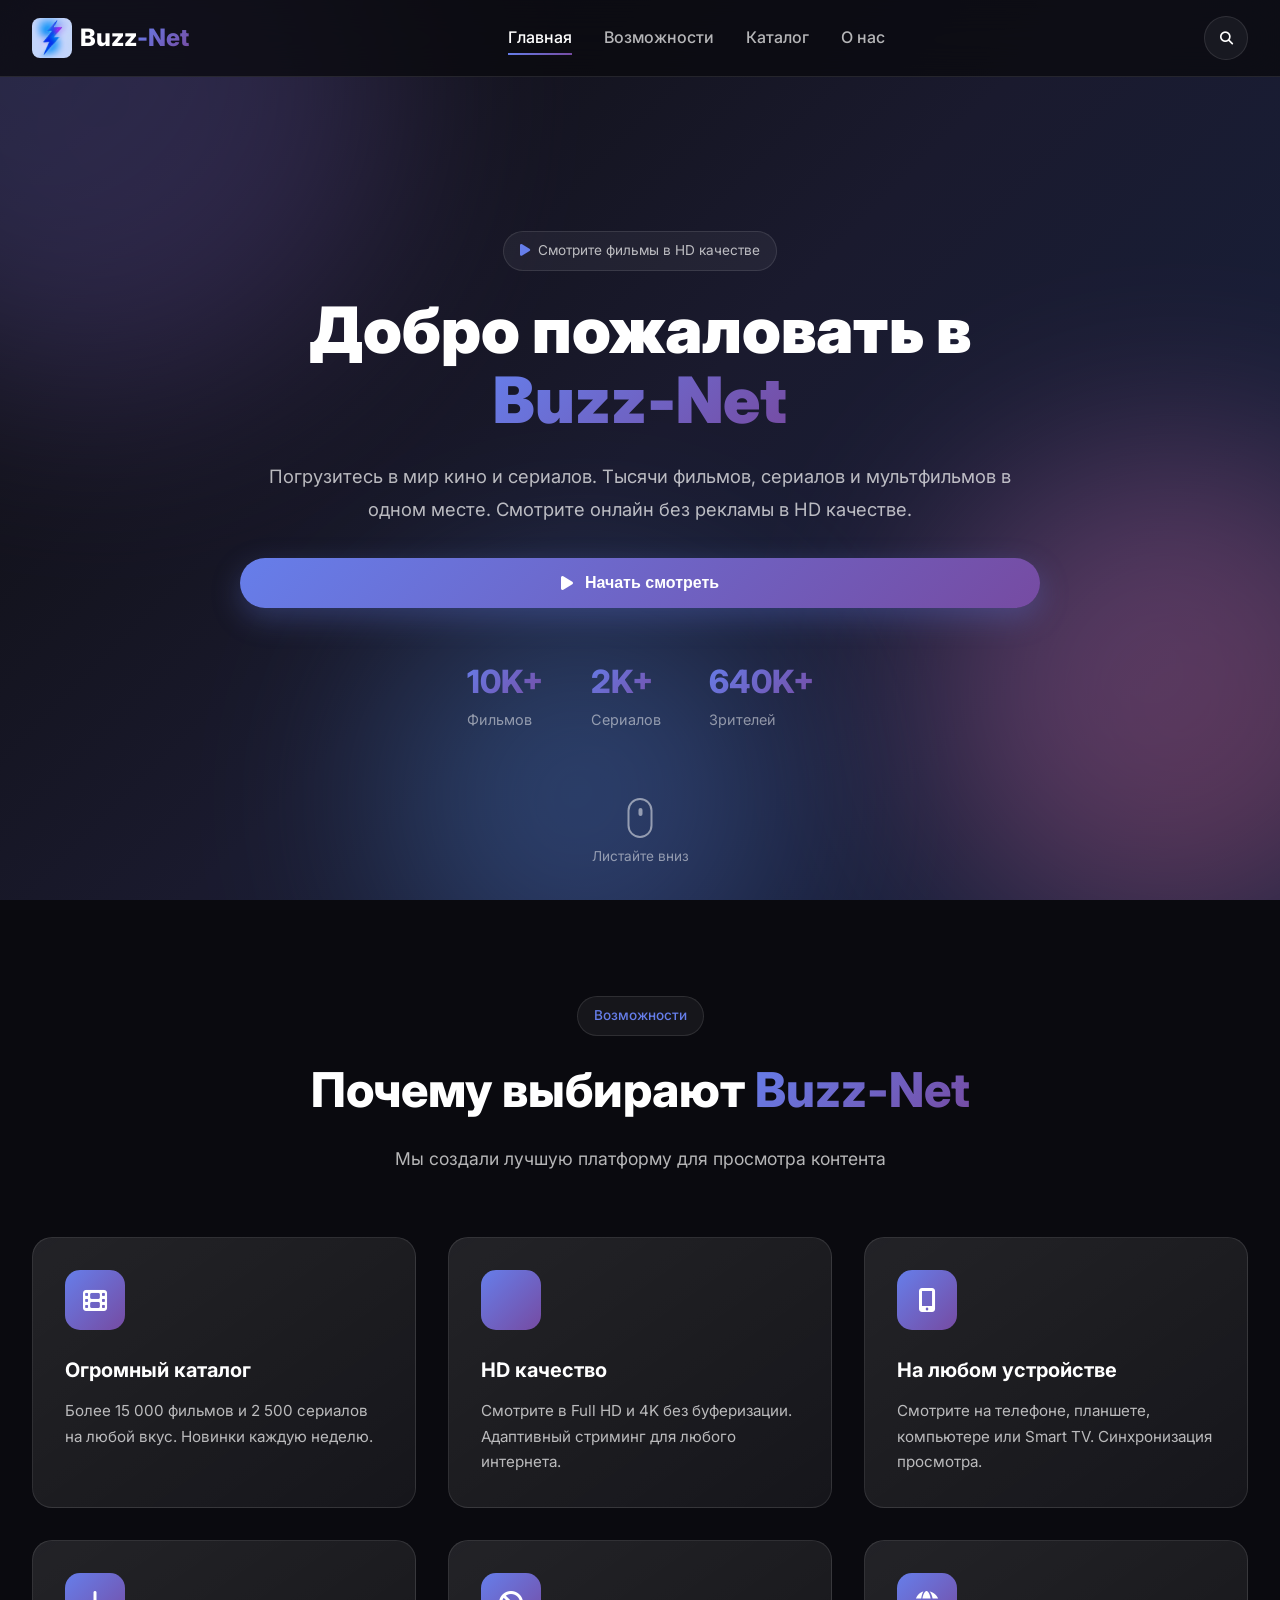
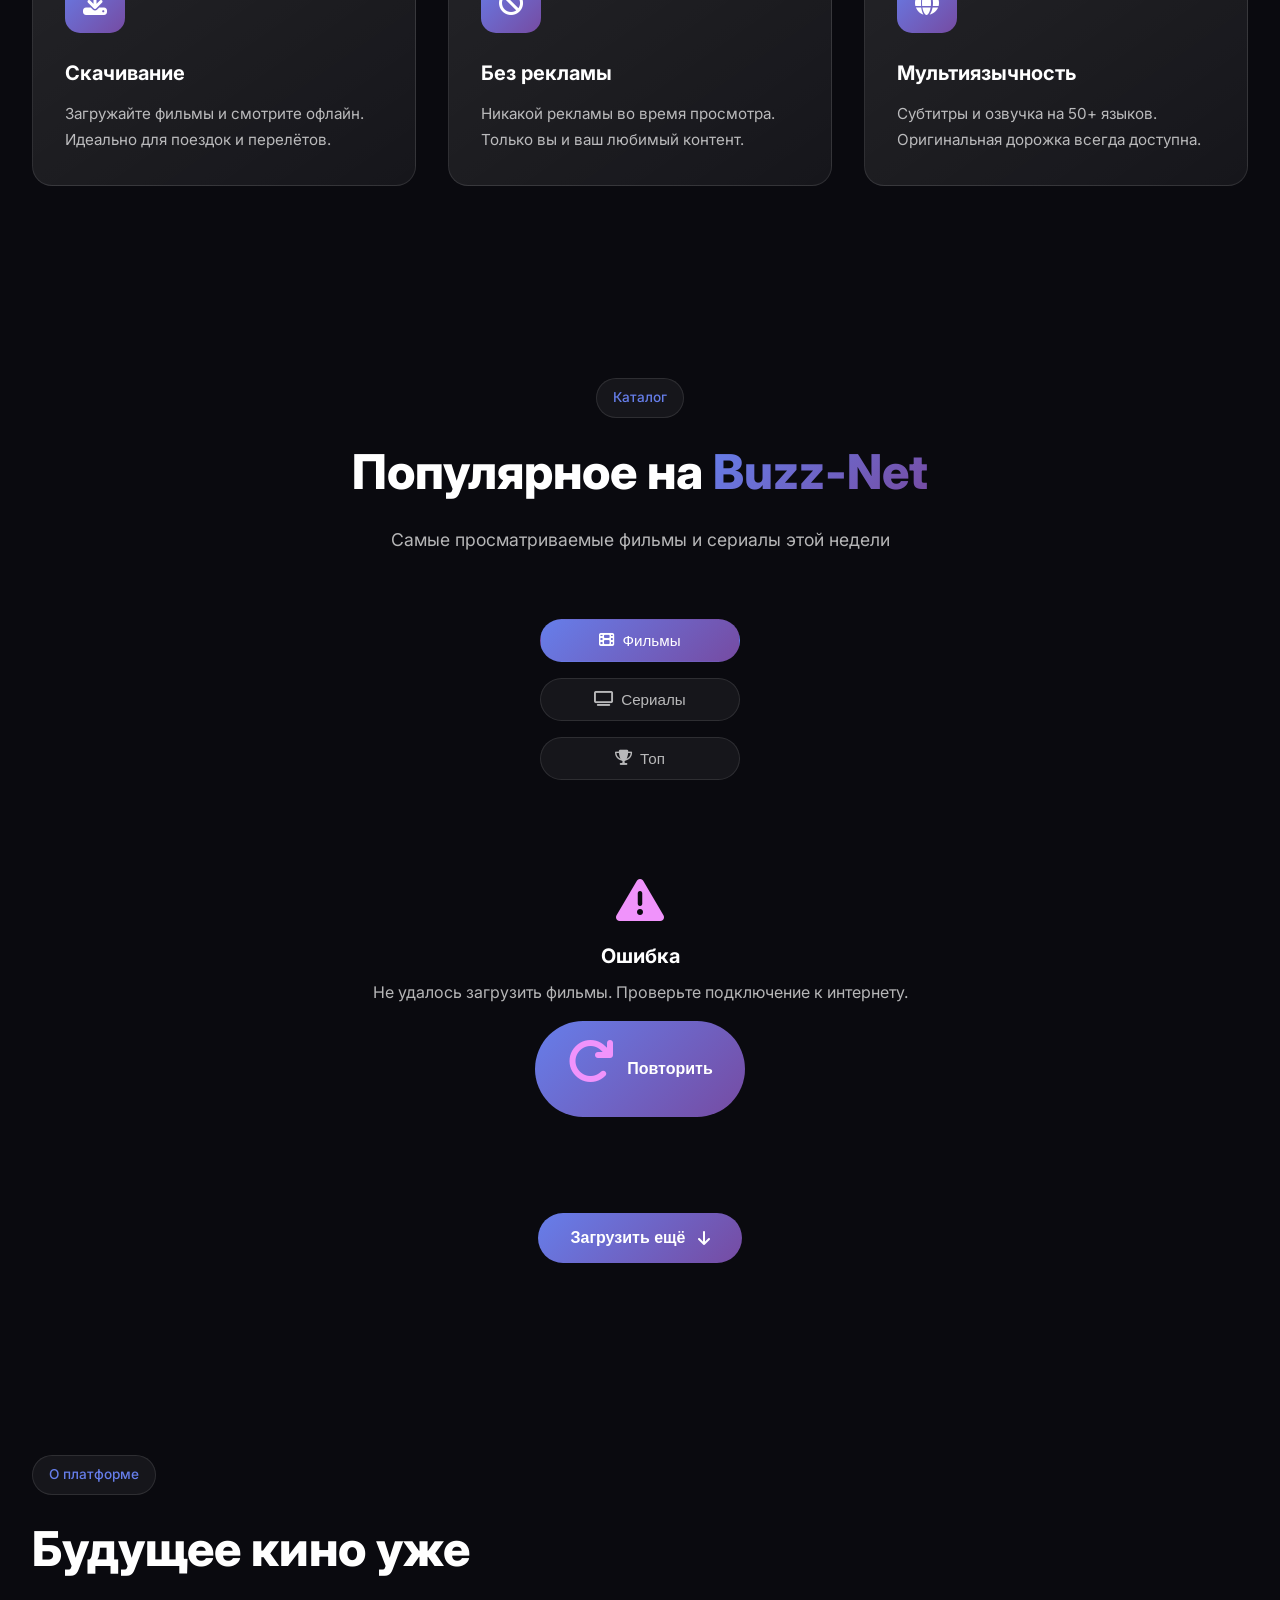
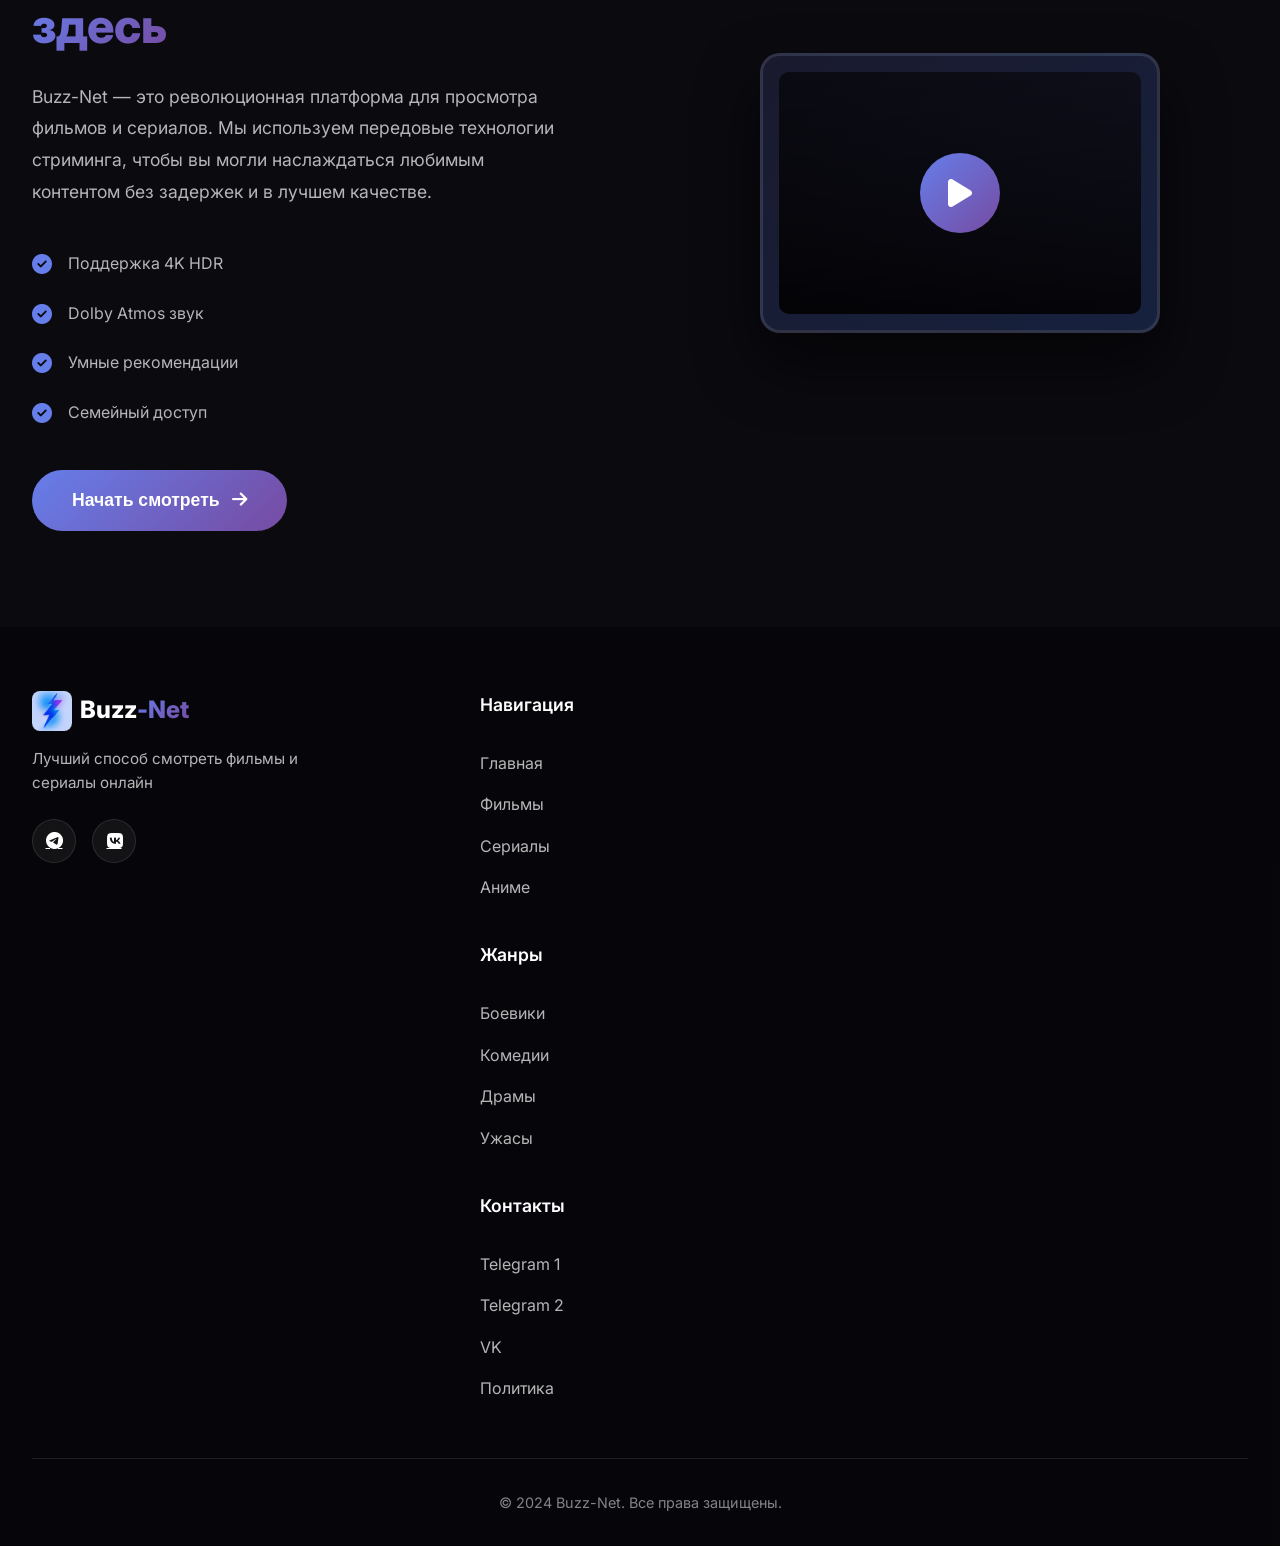
==== index.html @ f8566607 "Add files via upload" ====
<!DOCTYPE html>
<html lang="ru">
<head>
    <meta charset="UTF-8">
    <meta name="viewport" content="width=device-width, initial-scale=1.0">
    <title>Buzz-Net — Смотри фильмы и сериалы онлайн</title>
    <link rel="icon" type="image/jpeg" href="BuzzNet.jpg">
    <link rel="stylesheet" href="styles.css">
    <link href="https://fonts.googleapis.com/css2?family=Inter:wght@300;400;500;600;700;800;900&display=swap" rel="stylesheet">
    <link rel="stylesheet" href="https://cdnjs.cloudflare.com/ajax/libs/font-awesome/6.4.0/css/all.min.css">
</head>
<body>
    <!-- Animated Background -->
    <div class="bg-animation">
        <div class="gradient-orb orb-1"></div>
        <div class="gradient-orb orb-2"></div>
        <div class="gradient-orb orb-3"></div>
    </div>

    <!-- Navigation -->
    <nav class="navbar">
        <div class="nav-container">
            <a href="#" class="logo">
                <img src="BuzzNet.jpg" alt="Buzz-Net" class="logo-icon">
                <span class="logo-text">Buzz<span class="logo-highlight">-Net</span></span>
            </a>
            <ul class="nav-links">
                <li><a href="#home" class="nav-link active">Главная</a></li>
                <li><a href="#features" class="nav-link">Возможности</a></li>
                <li><a href="#content" class="nav-link">Каталог</a></li>
                <li><a href="#about" class="nav-link">О нас</a></li>
            </ul>
            <div class="nav-actions">
                <button class="btn-search"><i class="fas fa-search"></i></button>
            </div>
            <button class="mobile-menu-btn">
                <span></span>
                <span></span>
                <span></span>
            </button>
        </div>
    </nav>

    <!-- Mobile Menu -->
    <div class="mobile-menu">
        <ul class="mobile-nav-links">
            <li><a href="#home">Главная</a></li>
            <li><a href="#features">Возможности</a></li>
            <li><a href="#content">Каталог</a></li>
            <li><a href="#about">О нас</a></li>
        </ul>
    </div>

    <!-- Hero Section -->
    <section id="home" class="hero">
        <div class="hero-content hero-content-full">
            <div class="hero-badge">
                <i class="fas fa-play"></i>
                <span>Смотрите фильмы в HD качестве</span>
            </div>
            <h1 class="hero-title">
                Добро пожаловать в
                <span class="gradient-text">Buzz-Net</span>
            </h1>
            <p class="hero-subtitle">
                Погрузитесь в мир кино и сериалов. Тысячи фильмов, сериалов и мультфильмов 
                в одном месте. Смотрите онлайн без рекламы в HD качестве.
            </p>
            <div class="hero-actions">
                <button class="btn-hero btn-hero-primary" id="btn-watch-now">
                    <i class="fas fa-play"></i>
                    Начать смотреть
                </button>
            </div>
            <div class="hero-stats">
                <div class="stat-item">
                    <span class="stat-number" data-target="15000">0</span>
                    <span class="stat-label">Фильмов</span>
                </div>
                <div class="stat-item">
                    <span class="stat-number" data-target="2500">0</span>
                    <span class="stat-label">Сериалов</span>
                </div>
                <div class="stat-item">
                    <span class="stat-number" data-target="1000000">0</span>
                    <span class="stat-label">Зрителей</span>
                </div>
            </div>
        </div>
        <div class="scroll-indicator">
            <div class="mouse">
                <div class="wheel"></div>
            </div>
            <span>Листайте вниз</span>
        </div>
    </section>

    <!-- Features Section -->
    <section id="features" class="features">
        <div class="section-header">
            <span class="section-badge">Возможности</span>
            <h2 class="section-title">Почему выбирают <span class="gradient-text">Buzz-Net</span></h2>
            <p class="section-subtitle">Мы создали лучшую платформу для просмотра контента</p>
        </div>
        <div class="features-grid">
            <div class="feature-card" data-aos="fade-up">
                <div class="feature-icon">
                    <i class="fas fa-film"></i>
                </div>
                <h3>Огромный каталог</h3>
                <p>Более 15 000 фильмов и 2 500 сериалов на любой вкус. Новинки каждую неделю.</p>
            </div>
            <div class="feature-card" data-aos="fade-up" data-aos-delay="100">
                <div class="feature-icon">
                    <i class="fas fa-hd"></i>
                </div>
                <h3>HD качество</h3>
                <p>Смотрите в Full HD и 4K без буферизации. Адаптивный стриминг для любого интернета.</p>
            </div>
            <div class="feature-card" data-aos="fade-up" data-aos-delay="200">
                <div class="feature-icon">
                    <i class="fas fa-mobile-alt"></i>
                </div>
                <h3>На любом устройстве</h3>
                <p>Смотрите на телефоне, планшете, компьютере или Smart TV. Синхронизация просмотра.</p>
            </div>
            <div class="feature-card" data-aos="fade-up" data-aos-delay="300">
                <div class="feature-icon">
                    <i class="fas fa-download"></i>
                </div>
                <h3>Скачивание</h3>
                <p>Загружайте фильмы и смотрите офлайн. Идеально для поездок и перелётов.</p>
            </div>
            <div class="feature-card" data-aos="fade-up" data-aos-delay="400">
                <div class="feature-icon">
                    <i class="fas fa-ban"></i>
                </div>
                <h3>Без рекламы</h3>
                <p>Никакой рекламы во время просмотра. Только вы и ваш любимый контент.</p>
            </div>
            <div class="feature-card" data-aos="fade-up" data-aos-delay="500">
                <div class="feature-icon">
                    <i class="fas fa-globe"></i>
                </div>
                <h3>Мультиязычность</h3>
                <p>Субтитры и озвучка на 50+ языков. Оригинальная дорожка всегда доступна.</p>
            </div>
        </div>
    </section>

    <!-- Content Section -->
    <section id="content" class="content-section">
        <div class="section-header">
            <span class="section-badge">Каталог</span>
            <h2 class="section-title">Популярное на <span class="gradient-text">Buzz-Net</span></h2>
            <p class="section-subtitle">Самые просматриваемые фильмы и сериалы этой недели</p>
        </div>
        
        <!-- Content Tabs -->
        <div class="content-tabs">
            <button class="tab-btn active" data-category="movie">
                <i class="fas fa-film"></i> Фильмы
            </button>
            <button class="tab-btn" data-category="tv">
                <i class="fas fa-tv"></i> Сериалы
            </button>
            <button class="tab-btn" data-category="top">
                <i class="fas fa-trophy"></i> Топ
            </button>
        </div>

        <!-- Movies Grid -->
        <div class="content-grid" id="movies-grid">
            <!-- Загружается через API -->
            <div class="loading-spinner" id="loading-spinner">
                <div class="spinner"></div>
                <p>Загрузка фильмов...</p>
            </div>
        </div>

        <div class="content-cta">
            <button class="btn-gradient" id="load-more-btn">
                Загрузить ещё
                <i class="fas fa-arrow-down"></i>
            </button>
        </div>
    </section>

    <!-- About Section -->
    <section id="about" class="about">
        <div class="about-content">
            <div class="about-text">
                <span class="section-badge">О платформе</span>
                <h2 class="section-title">Будущее кино уже <span class="gradient-text">здесь</span></h2>
                <p class="about-description">
                    Buzz-Net — это революционная платформа для просмотра фильмов и сериалов. 
                    Мы используем передовые технологии стриминга, чтобы вы могли наслаждаться 
                    любимым контентом без задержек и в лучшем качестве.
                </p>
                <ul class="about-features">
                    <li><i class="fas fa-check-circle"></i> Поддержка 4K HDR</li>
                    <li><i class="fas fa-check-circle"></i> Dolby Atmos звук</li>
                    <li><i class="fas fa-check-circle"></i> Умные рекомендации</li>
                    <li><i class="fas fa-check-circle"></i> Семейный доступ</li>
                </ul>
                <button class="btn-gradient btn-large" id="btn-start-watch">
                    Начать смотреть
                    <i class="fas fa-arrow-right"></i>
                </button>
            </div>
            <div class="about-visual">
                <div class="device-mockup">
                    <div class="device-frame">
                        <div class="device-screen">
                            <div class="player-ui">
                                <div class="player-controls">
                                    <i class="fas fa-play"></i>
                                </div>
                            </div>
                        </div>
                    </div>
                </div>
            </div>
        </div>
    </section>

    <!-- Footer -->
    <footer class="footer">
        <div class="footer-content">
            <div class="footer-brand">
                <a href="#" class="logo">
                    <img src="BuzzNet.jpg" alt="Buzz-Net" class="logo-icon">
                    <span class="logo-text">Buzz<span class="logo-highlight">-Net</span></span>
                </a>
                <p>Лучший способ смотреть фильмы и сериалы онлайн</p>
                <div class="social-links">
                    <a href="https://t.me/pianievoda" target="_blank" title="Telegram"><i class="fab fa-telegram"></i></a>
                    <a href="https://vk.com/kakovohuyia" target="_blank" title="VK"><i class="fab fa-vk"></i></a>
                </div>
            </div>
            <div class="footer-links">
                <div class="footer-column">
                    <h4>Навигация</h4>
                    <a href="#home">Главная</a>
                    <a href="#content">Фильмы</a>
                    <a href="#content">Сериалы</a>
                    <a href="#content">Аниме</a>
                </div>
                <div class="footer-column">
                    <h4>Жанры</h4>
                    <a href="#content">Боевики</a>
                    <a href="#content">Комедии</a>
                    <a href="#content">Драмы</a>
                    <a href="#content">Ужасы</a>
                </div>
                <div class="footer-column">
                    <h4>Контакты</h4>
                    <a href="https://t.me/kakovohuyia" target="_blank">Telegram 1</a>
                    <a href="https://t.me/pianievoda" target="_blank">Telegram 2</a>
                    <a href="https://vk.com/kakovohuyia" target="_blank">VK</a>
                    <a href="#">Политика</a>
                </div>
            </div>
        </div>
        <div class="footer-bottom">
            <p>&copy; 2024 Buzz-Net. Все права защищены.</p>
        </div>
    </footer>

    <!-- Search Modal -->
    <div class="search-modal">
        <div class="search-modal-content">
            <button class="close-search"><i class="fas fa-times"></i></button>
            <div class="search-input-wrapper">
                <i class="fas fa-search"></i>
                <input type="text" placeholder="Поиск фильмов, сериалов...">
            </div>
            <div class="search-results">
                <div class="search-result-item">
                    <img src="https://images.unsplash.com/photo-1534809027769-b00d750a6a5c?w=100&h=150&fit=crop" alt="">
                    <div class="result-info">
                        <h4>Интерстеллар</h4>
                        <span>Фильм • 2014</span>
                    </div>
                </div>
            </div>
        </div>
    </div>

    <!-- Video Player Modal -->
    <div class="player-modal" id="player-modal">
        <div class="player-container">
            <button class="close-player"><i class="fas fa-times"></i></button>
            
            <div class="video-wrapper">
                <video id="video-player" controls>
                    Ваш браузер не поддерживает HTML5 видео
                </video>
            </div>
            
            <div class="player-info">
                <div class="player-title" id="player-title">Загрузка...</div>
                <div class="player-stats" id="player-stats">
                    <span class="stat"><i class="fas fa-download"></i> <span id="download-speed">0 KB/s</span></span>
                    <span class="stat"><i class="fas fa-upload"></i> <span id="upload-speed">0 KB/s</span></span>
                    <span class="stat"><i class="fas fa-users"></i> <span id="peers-count">0</span> пиров</span>
                    <span class="stat"><i class="fas fa-percentage"></i> <span id="progress">0%</span></span>
                </div>
            </div>
        </div>
    </div>

    <!-- WebTorrent -->
    <script src="https://cdn.jsdelivr.net/npm/webtorrent@latest/webtorrent.min.js"></script>
    <script src="script.js"></script>
</body>
</html>
---- styles.css ----
/* ========================================
   Buzz-Net - Premium Streaming Platform
   Modern CSS with Gradients & Animations
   ======================================== */

/* CSS Variables */
:root {
    --primary-gradient: linear-gradient(135deg, #667eea 0%, #764ba2 100%);
    --secondary-gradient: linear-gradient(135deg, #f093fb 0%, #f5576c 100%);
    --dark-gradient: linear-gradient(135deg, #0c0c0c 0%, #1a1a2e 50%, #16213e 100%);
    --card-gradient: linear-gradient(145deg, rgba(255,255,255,0.1) 0%, rgba(255,255,255,0.05) 100%);
    --glow-color: rgba(102, 126, 234, 0.5);
    --text-primary: #ffffff;
    --text-secondary: rgba(255,255,255,0.7);
    --text-muted: rgba(255,255,255,0.5);
    --bg-dark: #0a0a0f;
    --bg-card: rgba(255,255,255,0.05);
    --border-color: rgba(255,255,255,0.1);
    --accent-purple: #667eea;
    --accent-pink: #f093fb;
    --accent-blue: #4facfe;
    --transition-smooth: all 0.4s cubic-bezier(0.4, 0, 0.2, 1);
    --transition-bounce: all 0.5s cubic-bezier(0.68, -0.55, 0.265, 1.55);
}

/* Reset & Base Styles */
*, *::before, *::after {
    margin: 0;
    padding: 0;
    box-sizing: border-box;
}

html {
    scroll-behavior: smooth;
    font-size: 16px;
}

body {
    font-family: 'Inter', -apple-system, BlinkMacSystemFont, sans-serif;
    background: var(--bg-dark);
    color: var(--text-primary);
    line-height: 1.6;
    overflow-x: hidden;
    min-height: 100vh;
}

/* Custom Scrollbar */
::-webkit-scrollbar {
    width: 10px;
}

::-webkit-scrollbar-track {
    background: var(--bg-dark);
}

::-webkit-scrollbar-thumb {
    background: linear-gradient(180deg, var(--accent-purple), var(--accent-pink));
    border-radius: 10px;
}

::-webkit-scrollbar-thumb:hover {
    background: var(--primary-gradient);
}

/* Selection */
::selection {
    background: var(--accent-purple);
    color: white;
}

/* ========================================
   Animated Background
   ======================================== */
.bg-animation {
    position: fixed;
    top: 0;
    left: 0;
    width: 100%;
    height: 100%;
    z-index: -1;
    overflow: hidden;
    background: var(--dark-gradient);
}

.gradient-orb {
    position: absolute;
    border-radius: 50%;
    filter: blur(100px);
    opacity: 0.3;
    animation: float 20s ease-in-out infinite;
}

.orb-1 {
    width: 600px;
    height: 600px;
    background: var(--primary-gradient);
    top: -200px;
    left: -200px;
    animation-delay: 0s;
}

.orb-2 {
    width: 500px;
    height: 500px;
    background: var(--secondary-gradient);
    top: 50%;
    right: -150px;
    animation-delay: -7s;
}

.orb-3 {
    width: 400px;
    height: 400px;
    background: linear-gradient(135deg, var(--accent-blue), var(--accent-purple));
    bottom: -100px;
    left: 30%;
    animation-delay: -14s;
}

@keyframes float {
    0%, 100% {
        transform: translate(0, 0) scale(1);
    }
    25% {
        transform: translate(50px, -50px) scale(1.1);
    }
    50% {
        transform: translate(0, 50px) scale(0.95);
    }
    75% {
        transform: translate(-50px, -25px) scale(1.05);
    }
}

/* ========================================
   Navigation
   ======================================== */
.navbar {
    position: fixed;
    top: 0;
    left: 0;
    right: 0;
    z-index: 1000;
    padding: 1rem 0;
    background: rgba(10, 10, 15, 0.8);
    backdrop-filter: blur(20px);
    border-bottom: 1px solid var(--border-color);
    transition: var(--transition-smooth);
}

.navbar.scrolled {
    padding: 0.75rem 0;
    background: rgba(10, 10, 15, 0.95);
}

.nav-container {
    max-width: 1400px;
    margin: 0 auto;
    padding: 0 2rem;
    display: flex;
    align-items: center;
    justify-content: space-between;
}

.logo {
    display: flex;
    align-items: center;
    gap: 0.5rem;
    text-decoration: none;
    font-size: 1.75rem;
    font-weight: 800;
    color: var(--text-primary);
    transition: var(--transition-smooth);
}

.logo:hover {
    transform: scale(1.05);
}

.logo-icon {
    width: 40px;
    height: 40px;
    object-fit: cover;
    border-radius: 8px;
    transition: var(--transition-smooth);
}

.logo:hover .logo-icon {
    transform: scale(1.1);
}

.logo-text {
    font-size: 1.75rem;
    font-weight: 800;
}

.logo-highlight {
    background: var(--primary-gradient);
    -webkit-background-clip: text;
    -webkit-text-fill-color: transparent;
    background-clip: text;
}

.nav-links {
    display: flex;
    list-style: none;
    gap: 2rem;
}

.nav-link {
    color: var(--text-secondary);
    text-decoration: none;
    font-weight: 500;
    padding: 0.5rem 0;
    position: relative;
    transition: var(--transition-smooth);
}

.nav-link::after {
    content: '';
    position: absolute;
    bottom: 0;
    left: 0;
    width: 0;
    height: 2px;
    background: var(--primary-gradient);
    transition: var(--transition-smooth);
}

.nav-link:hover,
.nav-link.active {
    color: var(--text-primary);
}

.nav-link:hover::after,
.nav-link.active::after {
    width: 100%;
}

.nav-actions {
    display: flex;
    align-items: center;
    gap: 1rem;
}

.btn-search {
    width: 44px;
    height: 44px;
    border: none;
    border-radius: 50%;
    background: var(--bg-card);
    color: var(--text-primary);
    cursor: pointer;
    transition: var(--transition-smooth);
    border: 1px solid var(--border-color);
}

.btn-search:hover {
    background: var(--primary-gradient);
    transform: rotate(90deg);
}

.btn-primary {
    padding: 0.75rem 1.5rem;
    border: none;
    border-radius: 50px;
    background: var(--primary-gradient);
    color: white;
    font-weight: 600;
    cursor: pointer;
    transition: var(--transition-smooth);
    font-size: 0.95rem;
}

.btn-primary:hover {
    transform: translateY(-2px);
    box-shadow: 0 10px 30px rgba(102, 126, 234, 0.4);
}

.btn-full {
    width: 100%;
}

/* Mobile Menu Button */
.mobile-menu-btn {
    display: none;
    flex-direction: column;
    gap: 5px;
    padding: 10px;
    background: none;
    border: none;
    cursor: pointer;
}

.mobile-menu-btn span {
    width: 25px;
    height: 2px;
    background: var(--text-primary);
    border-radius: 2px;
    transition: var(--transition-smooth);
}

.mobile-menu-btn.active span:nth-child(1) {
    transform: rotate(45deg) translate(5px, 5px);
}

.mobile-menu-btn.active span:nth-child(2) {
    opacity: 0;
}

.mobile-menu-btn.active span:nth-child(3) {
    transform: rotate(-45deg) translate(5px, -5px);
}

/* Mobile Menu */
.mobile-menu {
    display: none;
    position: fixed;
    top: 70px;
    left: 0;
    right: 0;
    background: rgba(10, 10, 15, 0.98);
    backdrop-filter: blur(20px);
    padding: 2rem;
    z-index: 999;
    transform: translateY(-100%);
    opacity: 0;
    transition: var(--transition-smooth);
}

.mobile-menu.active {
    transform: translateY(0);
    opacity: 1;
}

.mobile-nav-links {
    list-style: none;
    margin-bottom: 2rem;
}

.mobile-nav-links li {
    margin-bottom: 1rem;
}

.mobile-nav-links a {
    color: var(--text-primary);
    text-decoration: none;
    font-size: 1.25rem;
    font-weight: 500;
    display: block;
    padding: 0.75rem 0;
    border-bottom: 1px solid var(--border-color);
    transition: var(--transition-smooth);
}

.mobile-nav-links a:hover {
    color: var(--accent-purple);
    padding-left: 1rem;
}

/* ========================================
   Hero Section
   ======================================== */
.hero {
    min-height: 100vh;
    display: flex;
    align-items: center;
    justify-content: space-between;
    padding: 8rem 2rem 4rem;
    max-width: 1400px;
    margin: 0 auto;
    position: relative;
}

.hero-content {
    flex: 1;
    max-width: 600px;
    animation: slideInLeft 1s ease-out;
}

@keyframes slideInLeft {
    from {
        opacity: 0;
        transform: translateX(-50px);
    }
    to {
        opacity: 1;
        transform: translateX(0);
    }
}

.hero-badge {
    display: inline-flex;
    align-items: center;
    gap: 0.5rem;
    padding: 0.5rem 1rem;
    background: var(--bg-card);
    border: 1px solid var(--border-color);
    border-radius: 50px;
    font-size: 0.85rem;
    color: var(--text-secondary);
    margin-bottom: 1.5rem;
    animation: fadeInUp 0.8s ease-out;
}

.hero-badge i {
    color: var(--accent-purple);
}

.hero-title {
    font-size: clamp(2.5rem, 5vw, 4rem);
    font-weight: 900;
    line-height: 1.1;
    margin-bottom: 1.5rem;
    animation: fadeInUp 0.8s ease-out 0.2s backwards;
}

.gradient-text {
    background: var(--primary-gradient);
    -webkit-background-clip: text;
    -webkit-text-fill-color: transparent;
    background-clip: text;
}

.hero-subtitle {
    font-size: 1.15rem;
    color: var(--text-secondary);
    margin-bottom: 2rem;
    line-height: 1.8;
    animation: fadeInUp 0.8s ease-out 0.4s backwards;
}

@keyframes fadeInUp {
    from {
        opacity: 0;
        transform: translateY(30px);
    }
    to {
        opacity: 1;
        transform: translateY(0);
    }
}

.hero-actions {
    display: flex;
    gap: 1rem;
    margin-bottom: 3rem;
    animation: fadeInUp 0.8s ease-out 0.6s backwards;
}

.btn-hero {
    display: inline-flex;
    align-items: center;
    gap: 0.75rem;
    padding: 1rem 2rem;
    border: none;
    border-radius: 50px;
    font-size: 1rem;
    font-weight: 600;
    cursor: pointer;
    transition: var(--transition-smooth);
}

.btn-hero-primary {
    background: var(--primary-gradient);
    color: white;
    box-shadow: 0 10px 30px rgba(102, 126, 234, 0.3);
}

.btn-hero-primary:hover {
    transform: translateY(-3px);
    box-shadow: 0 15px 40px rgba(102, 126, 234, 0.4);
}

.btn-hero-secondary {
    background: var(--bg-card);
    color: var(--text-primary);
    border: 1px solid var(--border-color);
}

.btn-hero-secondary:hover {
    background: rgba(255,255,255,0.1);
    transform: translateY(-3px);
}

.hero-stats {
    display: flex;
    gap: 3rem;
    animation: fadeInUp 0.8s ease-out 0.8s backwards;
}

.stat-item {
    text-align: left;
}

.stat-number {
    display: block;
    font-size: 2rem;
    font-weight: 800;
    background: var(--primary-gradient);
    -webkit-background-clip: text;
    -webkit-text-fill-color: transparent;
    background-clip: text;
}

.stat-label {
    color: var(--text-muted);
    font-size: 0.9rem;
}

/* Scroll Indicator */
.scroll-indicator {
    position: absolute;
    bottom: 2rem;
    left: 50%;
    transform: translateX(-50%);
    display: flex;
    flex-direction: column;
    align-items: center;
    gap: 0.5rem;
    color: var(--text-muted);
    font-size: 0.85rem;
    animation: bounce 2s ease-in-out infinite;
}

.mouse {
    width: 25px;
    height: 40px;
    border: 2px solid var(--text-muted);
    border-radius: 15px;
    position: relative;
}

.wheel {
    width: 4px;
    height: 8px;
    background: var(--text-muted);
    border-radius: 2px;
    position: absolute;
    top: 8px;
    left: 50%;
    transform: translateX(-50%);
    animation: scroll 2s ease-in-out infinite;
}

@keyframes scroll {
    0%, 100% { opacity: 1; transform: translateX(-50%) translateY(0); }
    50% { opacity: 0.5; transform: translateX(-50%) translateY(10px); }
}

@keyframes bounce {
    0%, 100% { transform: translateX(-50%) translateY(0); }
    50% { transform: translateX(-50%) translateY(10px); }
}

/* ========================================
   Features Section
   ======================================== */
.features {
    padding: 6rem 2rem;
    max-width: 1400px;
    margin: 0 auto;
}

.section-header {
    text-align: center;
    margin-bottom: 4rem;
}

.section-badge {
    display: inline-block;
    padding: 0.5rem 1rem;
    background: var(--bg-card);
    border: 1px solid var(--border-color);
    border-radius: 50px;
    font-size: 0.85rem;
    color: var(--accent-purple);
    font-weight: 500;
    margin-bottom: 1rem;
}

.section-title {
    font-size: clamp(2rem, 4vw, 3rem);
    font-weight: 800;
    margin-bottom: 1rem;
}

.section-subtitle {
    color: var(--text-secondary);
    font-size: 1.1rem;
    max-width: 600px;
    margin: 0 auto;
}

.features-grid {
    display: grid;
    grid-template-columns: repeat(auto-fit, minmax(300px, 1fr));
    gap: 2rem;
}

.feature-card {
    padding: 2rem;
    background: var(--card-gradient);
    border: 1px solid var(--border-color);
    border-radius: 20px;
    transition: var(--transition-smooth);
    position: relative;
    overflow: hidden;
}

.feature-card::before {
    content: '';
    position: absolute;
    top: 0;
    left: 0;
    right: 0;
    height: 2px;
    background: var(--primary-gradient);
    opacity: 0;
    transition: var(--transition-smooth);
}

.feature-card:hover {
    transform: translateY(-10px);
    background: rgba(255,255,255,0.08);
    box-shadow: 0 20px 40px rgba(0, 0, 0, 0.3);
}

.feature-card:hover::before {
    opacity: 1;
}

.feature-icon {
    width: 60px;
    height: 60px;
    display: flex;
    align-items: center;
    justify-content: center;
    background: var(--primary-gradient);
    border-radius: 15px;
    font-size: 1.5rem;
    margin-bottom: 1.5rem;
    transition: var(--transition-smooth);
}

.feature-card:hover .feature-icon {
    transform: scale(1.1) rotate(5deg);
}

.feature-card h3 {
    font-size: 1.25rem;
    font-weight: 700;
    margin-bottom: 0.75rem;
}

.feature-card p {
    color: var(--text-secondary);
    font-size: 0.95rem;
    line-height: 1.7;
}

/* ========================================
   Content Section
   ======================================== */
.content-section {
    padding: 6rem 2rem;
    max-width: 1400px;
    margin: 0 auto;
}

.content-tabs {
    display: flex;
    justify-content: center;
    gap: 1rem;
    margin-bottom: 3rem;
    flex-wrap: wrap;
}

.tab-btn {
    display: flex;
    align-items: center;
    gap: 0.5rem;
    padding: 0.75rem 1.5rem;
    background: var(--bg-card);
    border: 1px solid var(--border-color);
    border-radius: 50px;
    color: var(--text-secondary);
    font-size: 0.95rem;
    font-weight: 500;
    cursor: pointer;
    transition: var(--transition-smooth);
}

.tab-btn:hover,
.tab-btn.active {
    background: var(--primary-gradient);
    color: white;
    border-color: transparent;
}

.content-grid {
    display: grid;
    grid-template-columns: repeat(auto-fill, minmax(200px, 1fr));
    gap: 1.5rem;
    margin-bottom: 3rem;
}

.movie-card {
    cursor: pointer;
    transition: var(--transition-smooth);
}

.movie-card:hover {
    transform: translateY(-10px);
}

.movie-poster {
    position: relative;
    border-radius: 15px;
    overflow: hidden;
    aspect-ratio: 2/3;
    margin-bottom: 1rem;
}

.movie-poster img {
    width: 100%;
    height: 100%;
    object-fit: cover;
    transition: var(--transition-smooth);
}

.movie-card:hover .movie-poster img {
    transform: scale(1.1);
}

.movie-overlay {
    position: absolute;
    inset: 0;
    background: linear-gradient(to top, rgba(0,0,0,0.9) 0%, transparent 50%);
    display: flex;
    flex-direction: column;
    justify-content: flex-end;
    align-items: center;
    padding: 1rem;
    opacity: 0;
    transition: var(--transition-smooth);
}

.movie-card:hover .movie-overlay {
    opacity: 1;
}

.play-btn {
    width: 60px;
    height: 60px;
    border-radius: 50%;
    background: var(--primary-gradient);
    border: none;
    color: white;
    font-size: 1.25rem;
    cursor: pointer;
    display: flex;
    align-items: center;
    justify-content: center;
    margin-bottom: 1rem;
    transition: var(--transition-smooth);
    transform: scale(0);
}

.movie-card:hover .play-btn {
    transform: scale(1);
}

.play-btn:hover {
    transform: scale(1.1);
    box-shadow: 0 0 30px var(--glow-color);
}

.movie-info {
    display: flex;
    justify-content: space-between;
    width: 100%;
}

.movie-rating {
    display: flex;
    align-items: center;
    gap: 0.25rem;
    color: #ffd700;
    font-weight: 600;
}

.movie-year {
    color: var(--text-muted);
}

.movie-badge {
    position: absolute;
    top: 10px;
    right: 10px;
    padding: 0.25rem 0.75rem;
    background: var(--secondary-gradient);
    border-radius: 50px;
    font-size: 0.75rem;
    font-weight: 600;
}

.movie-badge.top {
    background: linear-gradient(135deg, #ffd700, #ff8c00);
}

.movie-title {
    font-size: 1rem;
    font-weight: 600;
    margin-bottom: 0.25rem;
    white-space: nowrap;
    overflow: hidden;
    text-overflow: ellipsis;
}

.movie-genre {
    color: var(--text-muted);
    font-size: 0.85rem;
}

.content-cta {
    text-align: center;
}

.btn-gradient {
    display: inline-flex;
    align-items: center;
    gap: 0.75rem;
    padding: 1rem 2rem;
    background: var(--primary-gradient);
    border: none;
    border-radius: 50px;
    color: white;
    font-size: 1rem;
    font-weight: 600;
    cursor: pointer;
    transition: var(--transition-smooth);
}

.btn-gradient:hover {
    transform: translateY(-3px);
    box-shadow: 0 15px 30px rgba(102, 126, 234, 0.4);
}

.btn-large {
    padding: 1.25rem 2.5rem;
    font-size: 1.1rem;
}

/* ========================================
   About Section
   ======================================== */
.about {
    padding: 6rem 2rem;
    max-width: 1400px;
    margin: 0 auto;
}

.about-content {
    display: grid;
    grid-template-columns: 1fr 1fr;
    gap: 4rem;
    align-items: center;
}

.about-text {
    padding-right: 2rem;
}

.about-description {
    color: var(--text-secondary);
    font-size: 1.1rem;
    line-height: 1.8;
    margin-bottom: 2rem;
}

.about-features {
    list-style: none;
    margin-bottom: 2rem;
}

.about-features li {
    display: flex;
    align-items: center;
    gap: 1rem;
    padding: 0.75rem 0;
    color: var(--text-secondary);
    font-size: 1rem;
}

.about-features i {
    color: var(--accent-purple);
    font-size: 1.25rem;
}

.about-visual {
    display: flex;
    justify-content: center;
    align-items: center;
}

.device-mockup {
    position: relative;
}

.device-frame {
    width: 400px;
    height: 280px;
    background: linear-gradient(145deg, #1a1a2e, #16213e);
    border-radius: 20px;
    border: 3px solid var(--border-color);
    padding: 1rem;
    box-shadow: 0 30px 60px rgba(0, 0, 0, 0.5);
    animation: deviceFloat 6s ease-in-out infinite;
}

@keyframes deviceFloat {
    0%, 100% { transform: translateY(0) rotateX(0deg); }
    50% { transform: translateY(-20px) rotateX(5deg); }
}

.device-screen {
    width: 100%;
    height: 100%;
    background: linear-gradient(135deg, #0f0f1a, #1a1a2e);
    border-radius: 10px;
    overflow: hidden;
    position: relative;
}

.player-ui {
    width: 100%;
    height: 100%;
    display: flex;
    align-items: center;
    justify-content: center;
    background: linear-gradient(rgba(0,0,0,0.3), rgba(0,0,0,0.8)),
                url('https://images.unsplash.com/photo-1536440136620-719869d4a349?w=800&h=600&fit=crop');
    background-size: cover;
    background-position: center;
}

.player-controls {
    width: 80px;
    height: 80px;
    border-radius: 50%;
    background: var(--primary-gradient);
    display: flex;
    align-items: center;
    justify-content: center;
    font-size: 2rem;
    color: white;
    cursor: pointer;
    transition: var(--transition-smooth);
    animation: playPulse 2s ease-in-out infinite;
}

@keyframes playPulse {
    0%, 100% { box-shadow: 0 0 0 0 rgba(102, 126, 234, 0.5); }
    50% { box-shadow: 0 0 0 20px rgba(102, 126, 234, 0); }
}

/* ========================================
   CTA Section
   ======================================== */
.cta-section {
    padding: 6rem 2rem;
    background: var(--card-gradient);
    border-top: 1px solid var(--border-color);
    border-bottom: 1px solid var(--border-color);
}

.cta-content {
    max-width: 600px;
    margin: 0 auto;
    text-align: center;
}

.cta-content h2 {
    font-size: 2.5rem;
    font-weight: 800;
    margin-bottom: 1rem;
}

.cta-content p {
    color: var(--text-secondary);
    font-size: 1.1rem;
    margin-bottom: 2rem;
}

.cta-form {
    display: flex;
    gap: 1rem;
    margin-bottom: 1rem;
    flex-wrap: wrap;
    justify-content: center;
}

.cta-form input {
    flex: 1;
    min-width: 250px;
    padding: 1rem 1.5rem;
    background: var(--bg-dark);
    border: 1px solid var(--border-color);
    border-radius: 50px;
    color: var(--text-primary);
    font-size: 1rem;
    outline: none;
    transition: var(--transition-smooth);
}

.cta-form input:focus {
    border-color: var(--accent-purple);
    box-shadow: 0 0 20px rgba(102, 126, 234, 0.2);
}

.cta-note {
    color: var(--text-muted);
    font-size: 0.85rem;
}

/* ========================================
   Footer
   ======================================== */
.footer {
    padding: 4rem 2rem 2rem;
    background: rgba(0, 0, 0, 0.3);
}

.footer-content {
    max-width: 1400px;
    margin: 0 auto;
    display: grid;
    grid-template-columns: 1fr 2fr;
    gap: 4rem;
    padding-bottom: 3rem;
    border-bottom: 1px solid var(--border-color);
}

.footer-brand {
    max-width: 300px;
}

.footer-brand .logo {
    margin-bottom: 1rem;
}

.footer-brand p {
    color: var(--text-secondary);
    font-size: 0.95rem;
    margin-bottom: 1.5rem;
}

.social-links {
    display: flex;
    gap: 1rem;
}

.social-links a {
    width: 44px;
    height: 44px;
    display: flex;
    align-items: center;
    justify-content: center;
    background: var(--bg-card);
    border: 1px solid var(--border-color);
    border-radius: 50%;
    color: var(--text-primary);
    font-size: 1.1rem;
    transition: var(--transition-smooth);
}

.social-links a:hover {
    background: var(--primary-gradient);
    transform: translateY(-3px);
}

.footer-links {
    display: grid;
    grid-template-columns: repeat(3, 1fr);
    gap: 2rem;
}

.footer-column h4 {
    font-size: 1.1rem;
    font-weight: 600;
    margin-bottom: 1.5rem;
    color: var(--text-primary);
}

.footer-column a {
    display: block;
    color: var(--text-secondary);
    text-decoration: none;
    padding: 0.5rem 0;
    transition: var(--transition-smooth);
}

.footer-column a:hover {
    color: var(--accent-purple);
    padding-left: 0.5rem;
}

.footer-bottom {
    max-width: 1400px;
    margin: 0 auto;
    padding-top: 2rem;
    text-align: center;
    color: var(--text-muted);
    font-size: 0.9rem;
}

/* ========================================
   Search Modal
   ======================================== */
.search-modal {
    position: fixed;
    inset: 0;
    background: rgba(0, 0, 0, 0.9);
    backdrop-filter: blur(20px);
    z-index: 2000;
    display: flex;
    align-items: flex-start;
    justify-content: center;
    padding-top: 100px;
    opacity: 0;
    visibility: hidden;
    transition: var(--transition-smooth);
}

.search-modal.active {
    opacity: 1;
    visibility: visible;
}

.search-modal-content {
    width: 100%;
    max-width: 700px;
    padding: 0 2rem;
    transform: translateY(-30px);
    transition: var(--transition-smooth);
}

.search-modal.active .search-modal-content {
    transform: translateY(0);
}

.close-search {
    position: absolute;
    top: 2rem;
    right: 2rem;
    width: 50px;
    height: 50px;
    border-radius: 50%;
    background: var(--bg-card);
    border: 1px solid var(--border-color);
    color: var(--text-primary);
    font-size: 1.25rem;
    cursor: pointer;
    transition: var(--transition-smooth);
}

.close-search:hover {
    background: var(--secondary-gradient);
}

.search-input-wrapper {
    display: flex;
    align-items: center;
    gap: 1rem;
    padding: 1rem 1.5rem;
    background: var(--bg-card);
    border: 1px solid var(--border-color);
    border-radius: 15px;
    margin-bottom: 2rem;
}

.search-input-wrapper i {
    color: var(--text-muted);
    font-size: 1.25rem;
}

.search-input-wrapper input {
    flex: 1;
    background: none;
    border: none;
    color: var(--text-primary);
    font-size: 1.1rem;
    outline: none;
}

.search-input-wrapper input::placeholder {
    color: var(--text-muted);
}

.search-results {
    max-height: 400px;
    overflow-y: auto;
}

.search-result-item {
    display: flex;
    gap: 1rem;
    padding: 1rem;
    background: var(--bg-card);
    border-radius: 10px;
    margin-bottom: 0.75rem;
    cursor: pointer;
    transition: var(--transition-smooth);
}

.search-result-item:hover {
    background: rgba(255,255,255,0.1);
}

.search-result-item img {
    width: 60px;
    height: 90px;
    object-fit: cover;
    border-radius: 8px;
}

.result-info h4 {
    font-size: 1rem;
    font-weight: 600;
    margin-bottom: 0.25rem;
}

.result-info span {
    color: var(--text-muted);
    font-size: 0.85rem;
}

/* ========================================
   Animations (AOS-like)
   ======================================== */
[data-aos] {
    opacity: 0;
    transform: translateY(30px);
    transition: opacity 0.6s ease, transform 0.6s ease;
}

[data-aos].aos-animate {
    opacity: 1;
    transform: translateY(0);
}

[data-aos="zoom-in"] {
    transform: scale(0.9);
}

[data-aos="zoom-in"].aos-animate {
    transform: scale(1);
}

/* ========================================
   Responsive Design
   ======================================== */
@media (max-width: 1200px) {
    .hero {
        flex-direction: column;
        text-align: center;
        padding-top: 10rem;
    }

    .hero-content {
        max-width: 100%;
    }

    .hero-actions {
        justify-content: center;
    }

    .hero-stats {
        justify-content: center;
    }

    .hero-visual {
        margin-top: 3rem;
    }

    .floating-cards {
        width: 300px;
        height: 400px;
    }

    .card-1 {
        width: 150px;
        height: 225px;
    }

    .card-2,
    .card-3 {
        width: 120px;
        height: 180px;
    }
}

@media (max-width: 992px) {
    .nav-links,
    .nav-actions .btn-primary {
        display: none;
    }

    .mobile-menu-btn {
        display: flex;
    }

    .mobile-menu {
        display: block;
    }

    .about-content {
        grid-template-columns: 1fr;
        gap: 3rem;
    }

    .about-text {
        padding-right: 0;
        text-align: center;
    }

    .about-features {
        display: inline-block;
        text-align: left;
    }

    .device-frame {
        width: 100%;
        max-width: 400px;
    }

    .footer-content {
        grid-template-columns: 1fr;
        gap: 3rem;
    }

    .footer-brand {
        max-width: 100%;
        text-align: center;
    }

    .social-links {
        justify-content: center;
    }

    .footer-links {
        justify-items: center;
        text-align: center;
    }
}

@media (max-width: 768px) {
    html {
        font-size: 14px;
    }

    .hero {
        padding: 8rem 1.5rem 4rem;
    }

    .hero-title {
        font-size: 2.5rem;
    }

    .hero-stats {
        flex-direction: column;
        gap: 1.5rem;
    }

    .stat-item {
        text-align: center;
    }

    .floating-cards {
        width: 250px;
        height: 350px;
    }

    .content-grid {
        grid-template-columns: repeat(auto-fill, minmax(150px, 1fr));
        gap: 1rem;
    }

    .cta-form {
        flex-direction: column;
    }

    .cta-form input {
        min-width: 100%;
    }

    .scroll-indicator {
        display: none;
    }
}

@media (max-width: 480px) {
    .nav-container {
        padding: 0 1rem;
    }

    .hero-actions {
        flex-direction: column;
    }

    .hero-stats {
        flex-direction: column;
        gap: 1.5rem;
    }

    .features-grid, .content-grid {
        grid-template-columns: 1fr;
    }
    
    .footer-grid {
        grid-template-columns: 1fr;
        text-align: center;
    }
    
    .footer-links {
        justify-content: center;
    }
}

/* Manual Search Modal */
.manual-search-modal input:focus {
    outline: none;
    border-color: #667eea !important;
    box-shadow: 0 0 0 3px rgba(102, 126, 234, 0.2);
}

.manual-search-modal a:hover {
    color: #f093fb !important;
    text-decoration: underline;
}

    .logo-text {
        font-size: 1.5rem;
    }

    .hero-actions {
        flex-direction: column;
    }

    .btn-hero {
        width: 100%;
        justify-content: center;
    }

    .content-tabs {
        flex-direction: column;
        align-items: center;
    }

    .tab-btn {
        width: 100%;
        max-width: 200px;
        justify-content: center;
    }

    .footer-links {
        grid-template-columns: 1fr;
    }
}

/* ========================================
   Torrent Modal
   ======================================== */
.torrent-modal {
    position: fixed;
    inset: 0;
    background: rgba(0, 0, 0, 0.9);
    backdrop-filter: blur(20px);
    z-index: 2000;
    display: flex;
    align-items: center;
    justify-content: center;
    opacity: 0;
    visibility: hidden;
    transition: var(--transition-smooth);
}

.torrent-modal.active {
    opacity: 1;
    visibility: visible;
}

.torrent-modal-content {
    width: 100%;
    max-width: 500px;
    padding: 2.5rem;
    background: var(--card-gradient);
    border: 1px solid var(--border-color);
    border-radius: 20px;
    transform: translateY(-30px);
    transition: var(--transition-smooth);
    text-align: center;
}

.torrent-modal.active .torrent-modal-content {
    transform: translateY(0);
}

.torrent-modal-content h2 {
    font-size: 1.75rem;
    font-weight: 700;
    margin-bottom: 0.75rem;
}

.torrent-modal-content h2 i {
    color: var(--accent-purple);
    margin-right: 0.5rem;
}

.torrent-modal-desc {
    color: var(--text-secondary);
    font-size: 0.95rem;
    margin-bottom: 2rem;
}

.torrent-input-group {
    display: flex;
    gap: 0.75rem;
    margin-bottom: 2rem;
}

.torrent-input-group input {
    flex: 1;
    padding: 0.875rem 1.25rem;
    background: var(--bg-dark);
    border: 1px solid var(--border-color);
    border-radius: 12px;
    color: var(--text-primary);
    font-size: 0.9rem;
    outline: none;
    transition: var(--transition-smooth);
}

.torrent-input-group input:focus {
    border-color: var(--accent-purple);
    box-shadow: 0 0 15px rgba(102, 126, 234, 0.2);
}

.torrent-input-group .btn-gradient {
    padding: 0.875rem 1.25rem;
    font-size: 0.9rem;
}

.torrent-sources h4 {
    color: var(--text-secondary);
    font-size: 0.9rem;
    font-weight: 500;
    margin-bottom: 1rem;
}

.torrent-file-input {
    display: flex;
    align-items: center;
    justify-content: center;
    gap: 0.75rem;
    padding: 1.25rem;
    background: var(--bg-dark);
    border: 2px dashed var(--border-color);
    border-radius: 12px;
    cursor: pointer;
    transition: var(--transition-smooth);
    color: var(--text-secondary);
}

.torrent-file-input:hover {
    border-color: var(--accent-purple);
    background: rgba(102, 126, 234, 0.1);
    color: var(--text-primary);
}

.torrent-file-input input {
    display: none;
}

.torrent-file-input i {
    font-size: 1.5rem;
    color: var(--accent-purple);
}

/* ========================================
   Video Player Modal
   ======================================== */
.player-modal {
    position: fixed;
    inset: 0;
    background: rgba(0, 0, 0, 0.98);
    z-index: 3000;
    display: flex;
    align-items: center;
    justify-content: center;
    opacity: 0;
    visibility: hidden;
    transition: var(--transition-smooth);
}

.player-modal.active {
    opacity: 1;
    visibility: visible;
}

.player-container {
    width: 100%;
    height: 100%;
    display: flex;
    flex-direction: column;
    padding: 1rem;
}

.close-player {
    position: absolute;
    top: 1.5rem;
    right: 1.5rem;
    width: 50px;
    height: 50px;
    border-radius: 50%;
    background: rgba(255, 255, 255, 0.1);
    border: 1px solid var(--border-color);
    color: var(--text-primary);
    font-size: 1.25rem;
    cursor: pointer;
    transition: var(--transition-smooth);
    z-index: 10;
}

.close-player:hover {
    background: var(--secondary-gradient);
    transform: rotate(90deg);
}

.video-wrapper {
    flex: 1;
    display: flex;
    align-items: center;
    justify-content: center;
    max-width: 1400px;
    margin: 0 auto;
    width: 100%;
}

.video-wrapper video {
    width: 100%;
    height: 100%;
    max-height: 80vh;
    object-fit: contain;
    border-radius: 12px;
    background: #000;
}

.player-info {
    padding: 1.5rem;
    max-width: 1400px;
    margin: 0 auto;
    width: 100%;
}

.player-title {
    font-size: 1.25rem;
    font-weight: 700;
    margin-bottom: 0.75rem;
}

.player-stats {
    display: flex;
    gap: 1.5rem;
    flex-wrap: wrap;
}

.player-stats .stat {
    display: flex;
    align-items: center;
    gap: 0.5rem;
    color: var(--text-secondary);
    font-size: 0.9rem;
}

.player-stats .stat i {
    color: var(--accent-purple);
}

/* ========================================
   Navigation Torrent Button
   ======================================== */
.btn-torrent {
    width: 44px;
    height: 44px;
    border: none;
    border-radius: 50%;
    background: var(--primary-gradient);
    color: white;
    cursor: pointer;
    transition: var(--transition-smooth);
    display: flex;
    align-items: center;
    justify-content: center;
}

.btn-torrent:hover {
    transform: rotate(90deg) scale(1.1);
    box-shadow: 0 0 20px var(--glow-color);
}

/* ========================================
   Hero Full Width
   ======================================== */
.hero-content-full {
    max-width: 800px;
    margin: 0 auto;
    text-align: center;
}

.hero-content-full .hero-badge {
    justify-content: center;
}

.hero-content-full .hero-actions {
    justify-content: center;
}

.hero-content-full .hero-stats {
    justify-content: center;
}

/* ========================================
   Loading Spinner
   ======================================== */
.loading-spinner {
    grid-column: 1 / -1;
    display: flex;
    flex-direction: column;
    align-items: center;
    justify-content: center;
    padding: 4rem 2rem;
    gap: 1rem;
}

.spinner {
    width: 50px;
    height: 50px;
    border: 3px solid var(--border-color);
    border-top-color: var(--accent-purple);
    border-radius: 50%;
    animation: spin 1s linear infinite;
}

@keyframes spin {
    to { transform: rotate(360deg); }
}

.loading-spinner p {
    color: var(--text-secondary);
    font-size: 0.95rem;
}

/* Error state */
.error-message {
    grid-column: 1 / -1;
    text-align: center;
    padding: 3rem;
    color: var(--text-secondary);
}

.error-message i {
    font-size: 3rem;
    color: var(--accent-pink);
    margin-bottom: 1rem;
    display: block;
}

.error-message h3 {
    font-size: 1.25rem;
    margin-bottom: 0.5rem;
    color: var(--text-primary);
}

/* Movie card enhanced */
.movie-card {
    position: relative;
}

.movie-card.loading {
    pointer-events: none;
}

.movie-card.loading::after {
    content: '';
    position: absolute;
    inset: 0;
    background: rgba(0,0,0,0.7);
    border-radius: 15px;
    display: flex;
    align-items: center;
    justify-content: center;
}

.movie-overview {
    display: none;
    position: absolute;
    bottom: 0;
    left: 0;
    right: 0;
    padding: 1rem;
    background: linear-gradient(to top, rgba(0,0,0,0.95), transparent);
    color: var(--text-secondary);
    font-size: 0.75rem;
    line-height: 1.4;
    max-height: 60%;
    overflow: hidden;
}

.movie-card:hover .movie-overview {
    display: block;
}

/* ========================================
   Utility Classes
   ======================================== */
.text-center { text-align: center; }
.hidden { display: none; }
.visible { display: block; }

/* Smooth scroll offset for fixed nav */
section[id] {
    scroll-margin-top: 80px;
}
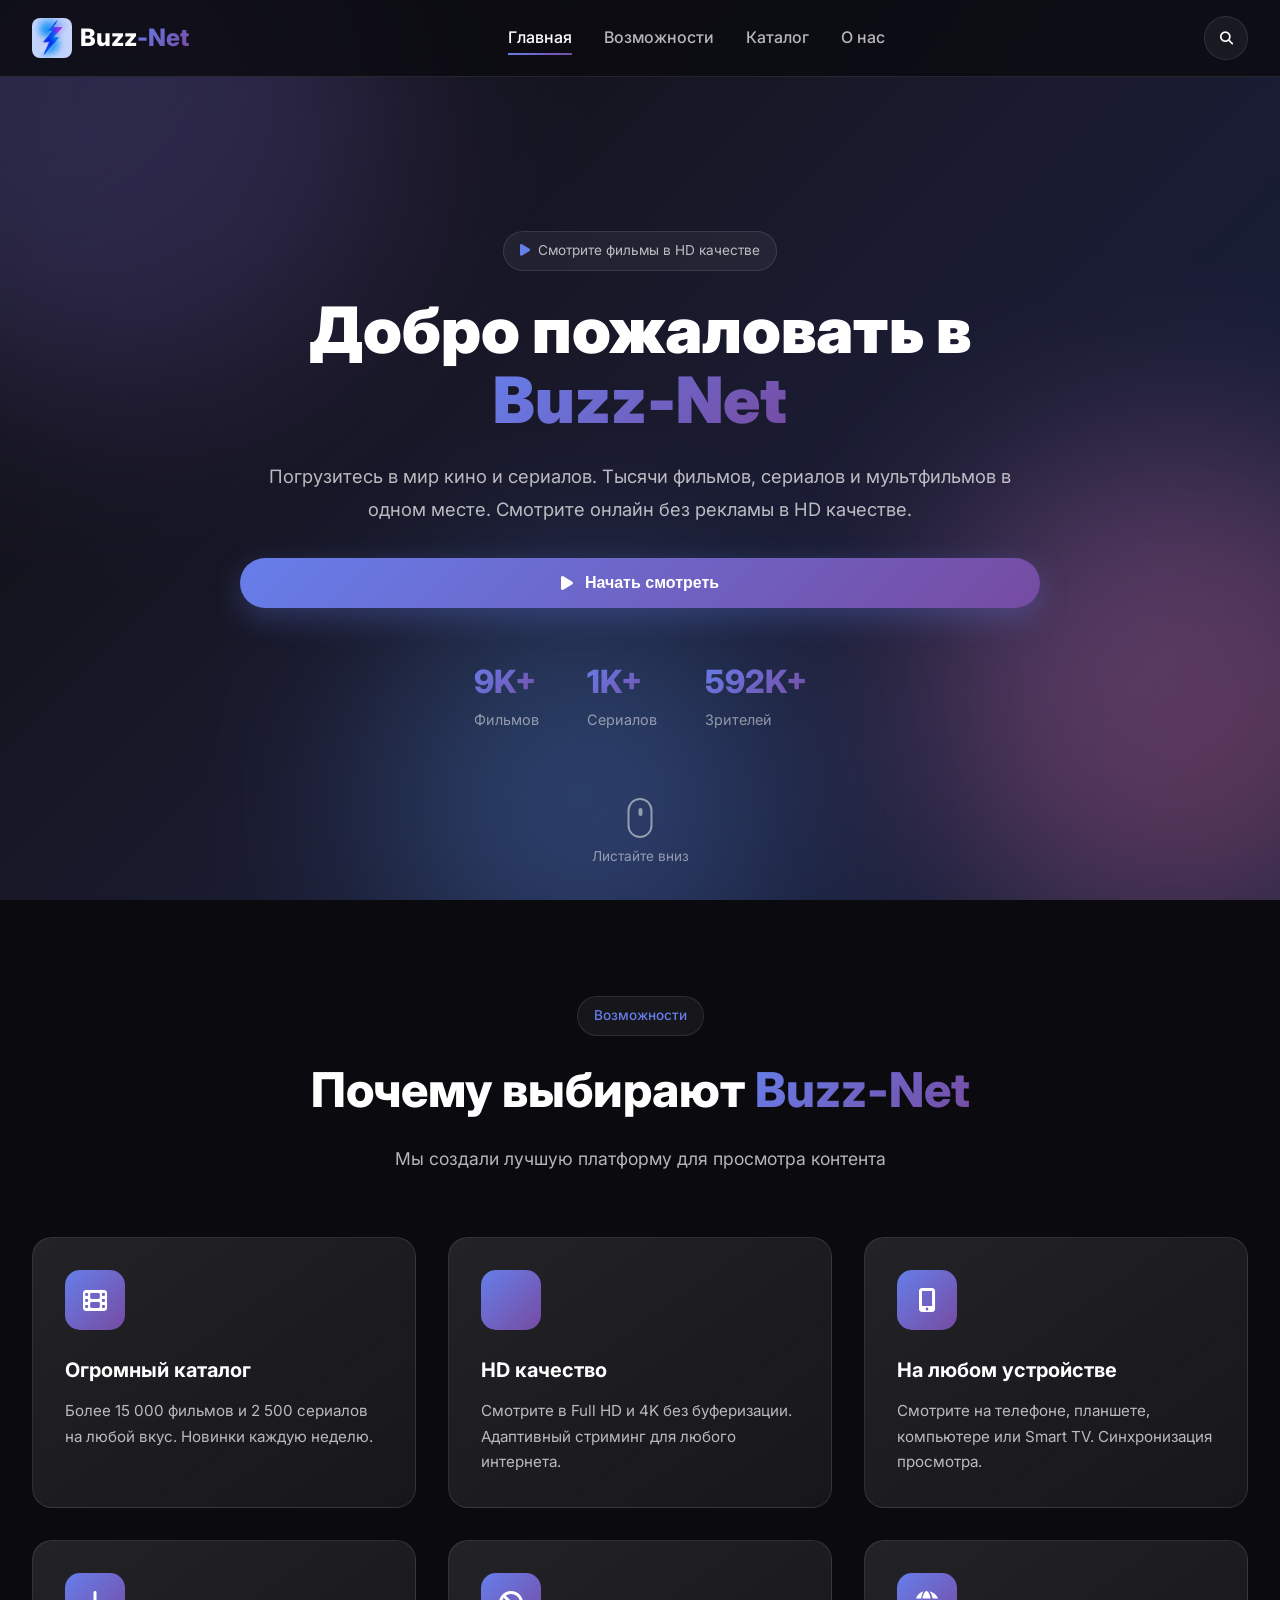
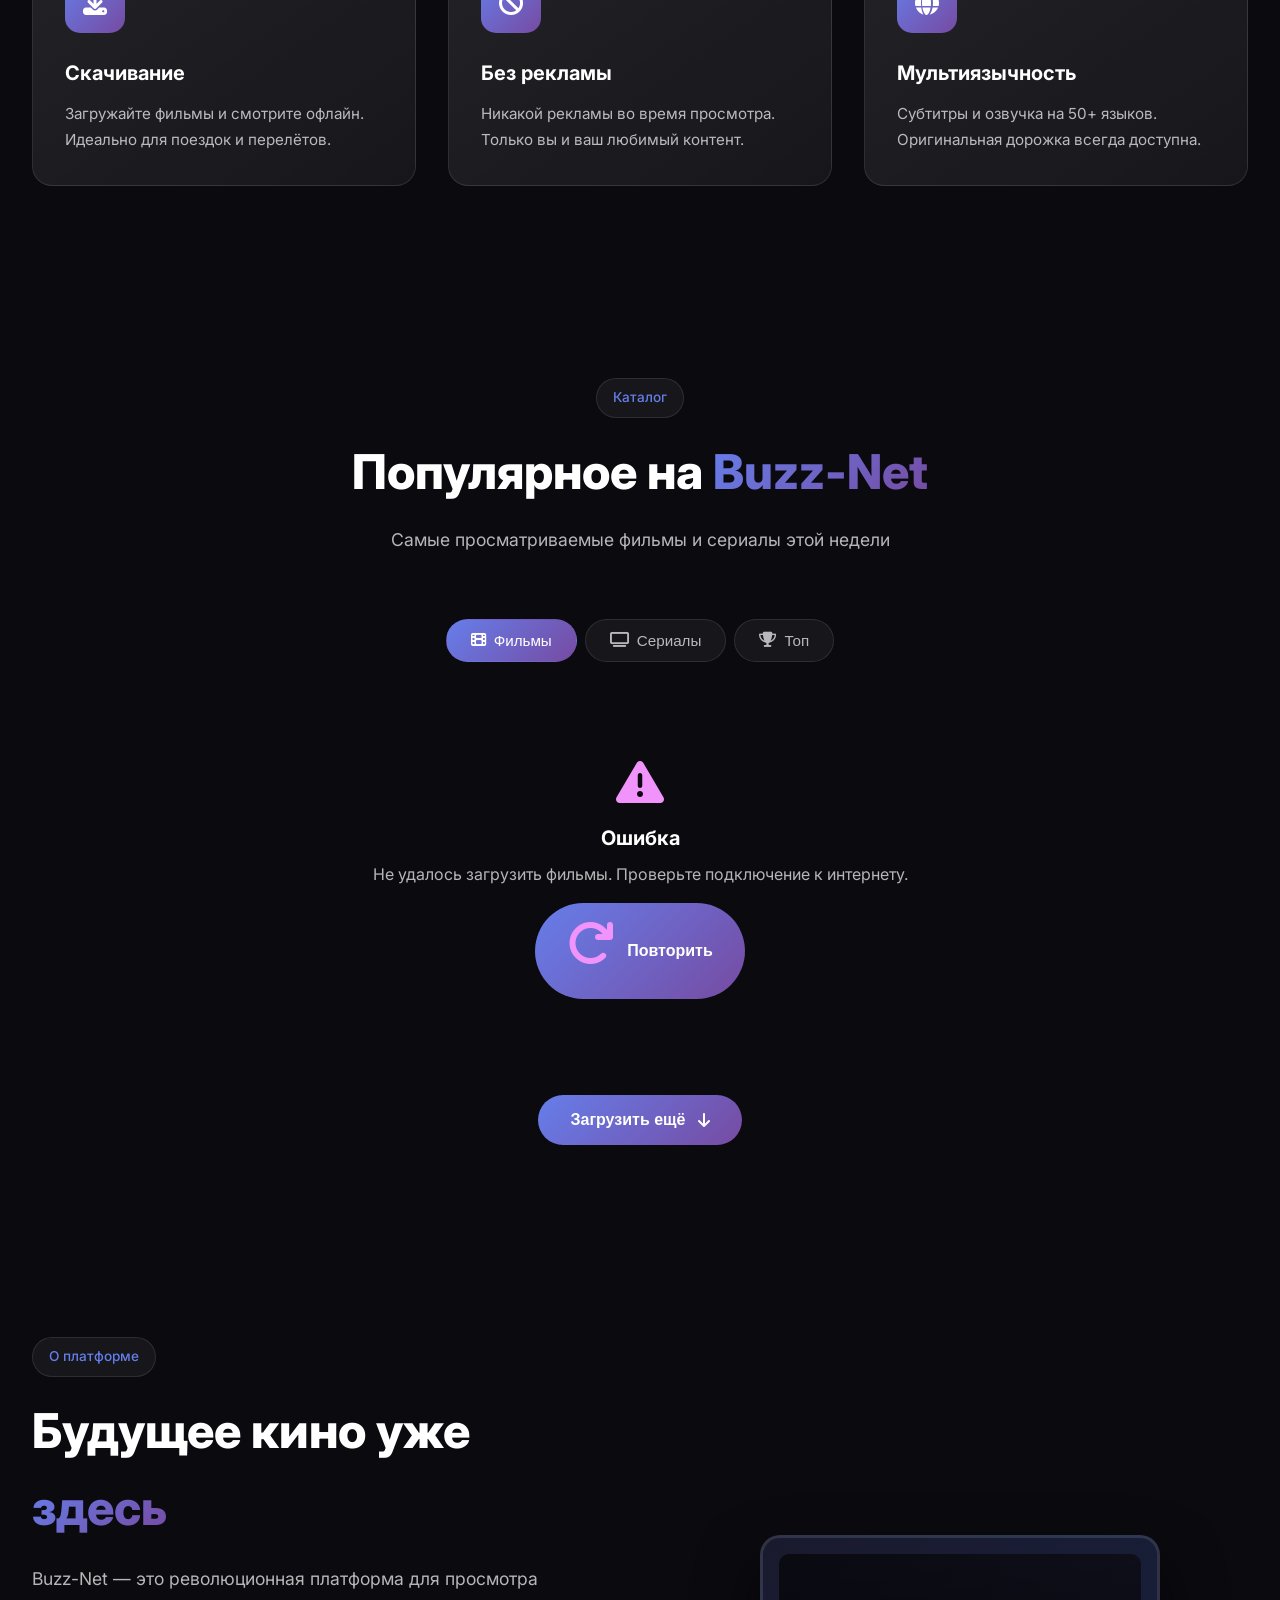
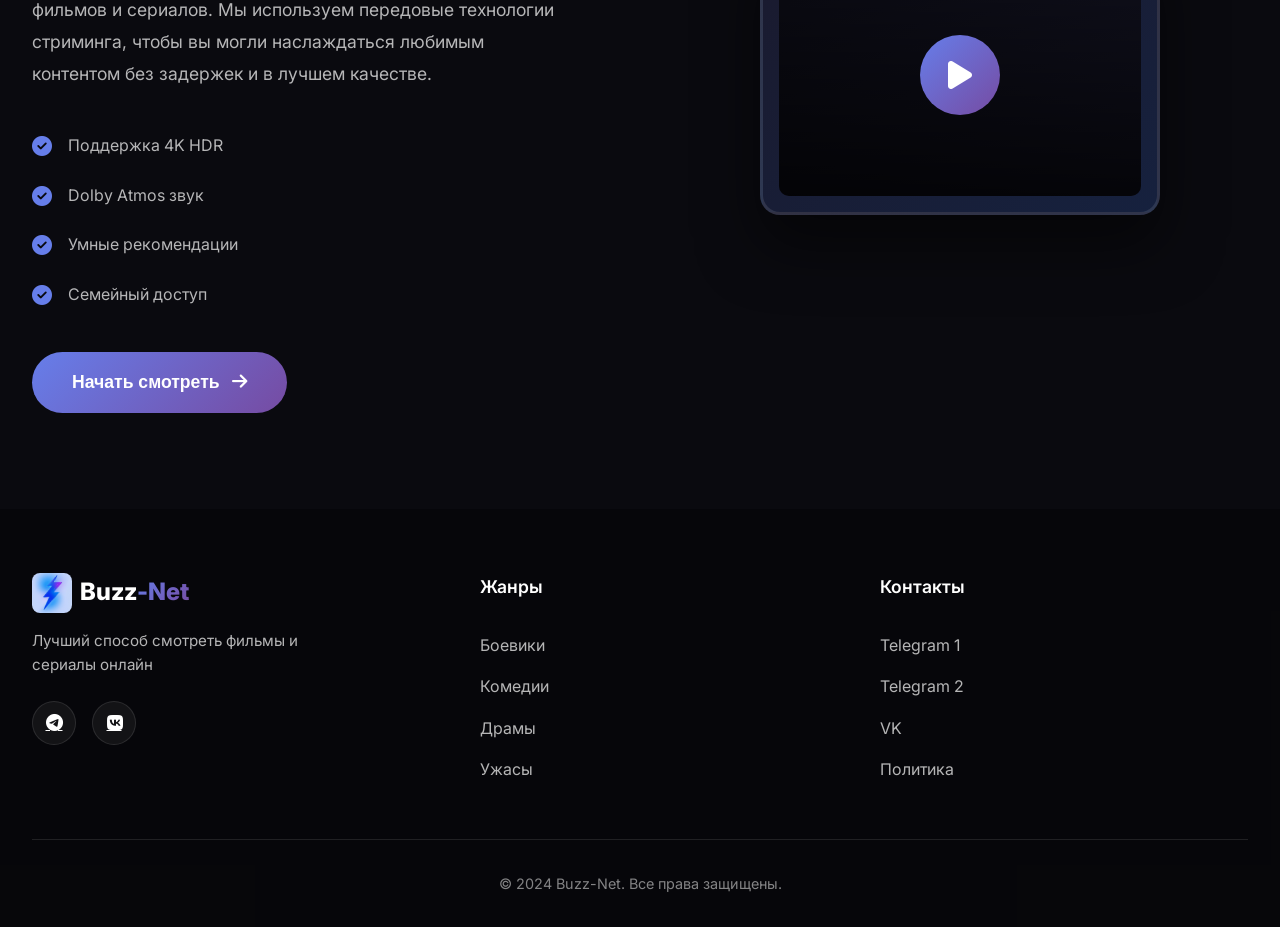
==== commit 529214f4: "Add files via upload" ====
--- a/index.html
+++ b/index.html
@@ -1,317 +1,310 @@
-<!DOCTYPE html>
-<html lang="ru">
-<head>
-    <meta charset="UTF-8">
-    <meta name="viewport" content="width=device-width, initial-scale=1.0">
-    <title>Buzz-Net — Смотри фильмы и сериалы онлайн</title>
-    <link rel="icon" type="image/jpeg" href="BuzzNet.jpg">
-    <link rel="stylesheet" href="styles.css">
-    <link href="https://fonts.googleapis.com/css2?family=Inter:wght@300;400;500;600;700;800;900&display=swap" rel="stylesheet">
-    <link rel="stylesheet" href="https://cdnjs.cloudflare.com/ajax/libs/font-awesome/6.4.0/css/all.min.css">
-</head>
-<body>
-    <!-- Animated Background -->
-    <div class="bg-animation">
-        <div class="gradient-orb orb-1"></div>
-        <div class="gradient-orb orb-2"></div>
-        <div class="gradient-orb orb-3"></div>
-    </div>
-
-    <!-- Navigation -->
-    <nav class="navbar">
-        <div class="nav-container">
-            <a href="#" class="logo">
-                <img src="BuzzNet.jpg" alt="Buzz-Net" class="logo-icon">
-                <span class="logo-text">Buzz<span class="logo-highlight">-Net</span></span>
-            </a>
-            <ul class="nav-links">
-                <li><a href="#home" class="nav-link active">Главная</a></li>
-                <li><a href="#features" class="nav-link">Возможности</a></li>
-                <li><a href="#content" class="nav-link">Каталог</a></li>
-                <li><a href="#about" class="nav-link">О нас</a></li>
-            </ul>
-            <div class="nav-actions">
-                <button class="btn-search"><i class="fas fa-search"></i></button>
-            </div>
-            <button class="mobile-menu-btn">
-                <span></span>
-                <span></span>
-                <span></span>
-            </button>
-        </div>
-    </nav>
-
-    <!-- Mobile Menu -->
-    <div class="mobile-menu">
-        <ul class="mobile-nav-links">
-            <li><a href="#home">Главная</a></li>
-            <li><a href="#features">Возможности</a></li>
-            <li><a href="#content">Каталог</a></li>
-            <li><a href="#about">О нас</a></li>
-        </ul>
-    </div>
-
-    <!-- Hero Section -->
-    <section id="home" class="hero">
-        <div class="hero-content hero-content-full">
-            <div class="hero-badge">
-                <i class="fas fa-play"></i>
-                <span>Смотрите фильмы в HD качестве</span>
-            </div>
-            <h1 class="hero-title">
-                Добро пожаловать в
-                <span class="gradient-text">Buzz-Net</span>
-            </h1>
-            <p class="hero-subtitle">
-                Погрузитесь в мир кино и сериалов. Тысячи фильмов, сериалов и мультфильмов 
-                в одном месте. Смотрите онлайн без рекламы в HD качестве.
-            </p>
-            <div class="hero-actions">
-                <button class="btn-hero btn-hero-primary" id="btn-watch-now">
-                    <i class="fas fa-play"></i>
-                    Начать смотреть
-                </button>
-            </div>
-            <div class="hero-stats">
-                <div class="stat-item">
-                    <span class="stat-number" data-target="15000">0</span>
-                    <span class="stat-label">Фильмов</span>
-                </div>
-                <div class="stat-item">
-                    <span class="stat-number" data-target="2500">0</span>
-                    <span class="stat-label">Сериалов</span>
-                </div>
-                <div class="stat-item">
-                    <span class="stat-number" data-target="1000000">0</span>
-                    <span class="stat-label">Зрителей</span>
-                </div>
-            </div>
-        </div>
-        <div class="scroll-indicator">
-            <div class="mouse">
-                <div class="wheel"></div>
-            </div>
-            <span>Листайте вниз</span>
-        </div>
-    </section>
-
-    <!-- Features Section -->
-    <section id="features" class="features">
-        <div class="section-header">
-            <span class="section-badge">Возможности</span>
-            <h2 class="section-title">Почему выбирают <span class="gradient-text">Buzz-Net</span></h2>
-            <p class="section-subtitle">Мы создали лучшую платформу для просмотра контента</p>
-        </div>
-        <div class="features-grid">
-            <div class="feature-card" data-aos="fade-up">
-                <div class="feature-icon">
-                    <i class="fas fa-film"></i>
-                </div>
-                <h3>Огромный каталог</h3>
-                <p>Более 15 000 фильмов и 2 500 сериалов на любой вкус. Новинки каждую неделю.</p>
-            </div>
-            <div class="feature-card" data-aos="fade-up" data-aos-delay="100">
-                <div class="feature-icon">
-                    <i class="fas fa-hd"></i>
-                </div>
-                <h3>HD качество</h3>
-                <p>Смотрите в Full HD и 4K без буферизации. Адаптивный стриминг для любого интернета.</p>
-            </div>
-            <div class="feature-card" data-aos="fade-up" data-aos-delay="200">
-                <div class="feature-icon">
-                    <i class="fas fa-mobile-alt"></i>
-                </div>
-                <h3>На любом устройстве</h3>
-                <p>Смотрите на телефоне, планшете, компьютере или Smart TV. Синхронизация просмотра.</p>
-            </div>
-            <div class="feature-card" data-aos="fade-up" data-aos-delay="300">
-                <div class="feature-icon">
-                    <i class="fas fa-download"></i>
-                </div>
-                <h3>Скачивание</h3>
-                <p>Загружайте фильмы и смотрите офлайн. Идеально для поездок и перелётов.</p>
-            </div>
-            <div class="feature-card" data-aos="fade-up" data-aos-delay="400">
-                <div class="feature-icon">
-                    <i class="fas fa-ban"></i>
-                </div>
-                <h3>Без рекламы</h3>
-                <p>Никакой рекламы во время просмотра. Только вы и ваш любимый контент.</p>
-            </div>
-            <div class="feature-card" data-aos="fade-up" data-aos-delay="500">
-                <div class="feature-icon">
-                    <i class="fas fa-globe"></i>
-                </div>
-                <h3>Мультиязычность</h3>
-                <p>Субтитры и озвучка на 50+ языков. Оригинальная дорожка всегда доступна.</p>
-            </div>
-        </div>
-    </section>
-
-    <!-- Content Section -->
-    <section id="content" class="content-section">
-        <div class="section-header">
-            <span class="section-badge">Каталог</span>
-            <h2 class="section-title">Популярное на <span class="gradient-text">Buzz-Net</span></h2>
-            <p class="section-subtitle">Самые просматриваемые фильмы и сериалы этой недели</p>
-        </div>
-        
-        <!-- Content Tabs -->
-        <div class="content-tabs">
-            <button class="tab-btn active" data-category="movie">
-                <i class="fas fa-film"></i> Фильмы
-            </button>
-            <button class="tab-btn" data-category="tv">
-                <i class="fas fa-tv"></i> Сериалы
-            </button>
-            <button class="tab-btn" data-category="top">
-                <i class="fas fa-trophy"></i> Топ
-            </button>
-        </div>
-
-        <!-- Movies Grid -->
-        <div class="content-grid" id="movies-grid">
-            <!-- Загружается через API -->
-            <div class="loading-spinner" id="loading-spinner">
-                <div class="spinner"></div>
-                <p>Загрузка фильмов...</p>
-            </div>
-        </div>
-
-        <div class="content-cta">
-            <button class="btn-gradient" id="load-more-btn">
-                Загрузить ещё
-                <i class="fas fa-arrow-down"></i>
-            </button>
-        </div>
-    </section>
-
-    <!-- About Section -->
-    <section id="about" class="about">
-        <div class="about-content">
-            <div class="about-text">
-                <span class="section-badge">О платформе</span>
-                <h2 class="section-title">Будущее кино уже <span class="gradient-text">здесь</span></h2>
-                <p class="about-description">
-                    Buzz-Net — это революционная платформа для просмотра фильмов и сериалов. 
-                    Мы используем передовые технологии стриминга, чтобы вы могли наслаждаться 
-                    любимым контентом без задержек и в лучшем качестве.
-                </p>
-                <ul class="about-features">
-                    <li><i class="fas fa-check-circle"></i> Поддержка 4K HDR</li>
-                    <li><i class="fas fa-check-circle"></i> Dolby Atmos звук</li>
-                    <li><i class="fas fa-check-circle"></i> Умные рекомендации</li>
-                    <li><i class="fas fa-check-circle"></i> Семейный доступ</li>
-                </ul>
-                <button class="btn-gradient btn-large" id="btn-start-watch">
-                    Начать смотреть
-                    <i class="fas fa-arrow-right"></i>
-                </button>
-            </div>
-            <div class="about-visual">
-                <div class="device-mockup">
-                    <div class="device-frame">
-                        <div class="device-screen">
-                            <div class="player-ui">
-                                <div class="player-controls">
-                                    <i class="fas fa-play"></i>
-                                </div>
-                            </div>
-                        </div>
-                    </div>
-                </div>
-            </div>
-        </div>
-    </section>
-
-    <!-- Footer -->
-    <footer class="footer">
-        <div class="footer-content">
-            <div class="footer-brand">
-                <a href="#" class="logo">
-                    <img src="BuzzNet.jpg" alt="Buzz-Net" class="logo-icon">
-                    <span class="logo-text">Buzz<span class="logo-highlight">-Net</span></span>
-                </a>
-                <p>Лучший способ смотреть фильмы и сериалы онлайн</p>
-                <div class="social-links">
-                    <a href="https://t.me/pianievoda" target="_blank" title="Telegram"><i class="fab fa-telegram"></i></a>
-                    <a href="https://vk.com/kakovohuyia" target="_blank" title="VK"><i class="fab fa-vk"></i></a>
-                </div>
-            </div>
-            <div class="footer-links">
-                <div class="footer-column">
-                    <h4>Навигация</h4>
-                    <a href="#home">Главная</a>
-                    <a href="#content">Фильмы</a>
-                    <a href="#content">Сериалы</a>
-                    <a href="#content">Аниме</a>
-                </div>
-                <div class="footer-column">
-                    <h4>Жанры</h4>
-                    <a href="#content">Боевики</a>
-                    <a href="#content">Комедии</a>
-                    <a href="#content">Драмы</a>
-                    <a href="#content">Ужасы</a>
-                </div>
-                <div class="footer-column">
-                    <h4>Контакты</h4>
-                    <a href="https://t.me/kakovohuyia" target="_blank">Telegram 1</a>
-                    <a href="https://t.me/pianievoda" target="_blank">Telegram 2</a>
-                    <a href="https://vk.com/kakovohuyia" target="_blank">VK</a>
-                    <a href="#">Политика</a>
-                </div>
-            </div>
-        </div>
-        <div class="footer-bottom">
-            <p>&copy; 2024 Buzz-Net. Все права защищены.</p>
-        </div>
-    </footer>
-
-    <!-- Search Modal -->
-    <div class="search-modal">
-        <div class="search-modal-content">
-            <button class="close-search"><i class="fas fa-times"></i></button>
-            <div class="search-input-wrapper">
-                <i class="fas fa-search"></i>
-                <input type="text" placeholder="Поиск фильмов, сериалов...">
-            </div>
-            <div class="search-results">
-                <div class="search-result-item">
-                    <img src="https://images.unsplash.com/photo-1534809027769-b00d750a6a5c?w=100&h=150&fit=crop" alt="">
-                    <div class="result-info">
-                        <h4>Интерстеллар</h4>
-                        <span>Фильм • 2014</span>
-                    </div>
-                </div>
-            </div>
-        </div>
-    </div>
-
-    <!-- Video Player Modal -->
-    <div class="player-modal" id="player-modal">
-        <div class="player-container">
-            <button class="close-player"><i class="fas fa-times"></i></button>
-            
-            <div class="video-wrapper">
-                <video id="video-player" controls>
-                    Ваш браузер не поддерживает HTML5 видео
-                </video>
-            </div>
-            
-            <div class="player-info">
-                <div class="player-title" id="player-title">Загрузка...</div>
-                <div class="player-stats" id="player-stats">
-                    <span class="stat"><i class="fas fa-download"></i> <span id="download-speed">0 KB/s</span></span>
-                    <span class="stat"><i class="fas fa-upload"></i> <span id="upload-speed">0 KB/s</span></span>
-                    <span class="stat"><i class="fas fa-users"></i> <span id="peers-count">0</span> пиров</span>
-                    <span class="stat"><i class="fas fa-percentage"></i> <span id="progress">0%</span></span>
-                </div>
-            </div>
-        </div>
-    </div>
-
-    <!-- WebTorrent -->
-    <script src="https://cdn.jsdelivr.net/npm/webtorrent@latest/webtorrent.min.js"></script>
-    <script src="script.js"></script>
-</body>
-</html>
+<!DOCTYPE html>
+<html lang="ru">
+<head>
+    <meta charset="UTF-8">
+    <meta name="viewport" content="width=device-width, initial-scale=1.0">
+    <title>Buzz-Net — Смотри фильмы и сериалы онлайн</title>
+    <link rel="icon" type="image/jpeg" href="BuzzNet.jpg">
+    <link rel="stylesheet" href="styles.css">
+    <link href="https://fonts.googleapis.com/css2?family=Inter:wght@300;400;500;600;700;800;900&display=swap" rel="stylesheet">
+    <link rel="stylesheet" href="https://cdnjs.cloudflare.com/ajax/libs/font-awesome/6.4.0/css/all.min.css">
+</head>
+<body>
+    <!-- Animated Background -->
+    <div class="bg-animation">
+        <div class="gradient-orb orb-1"></div>
+        <div class="gradient-orb orb-2"></div>
+        <div class="gradient-orb orb-3"></div>
+    </div>
+
+    <!-- Navigation -->
+    <nav class="navbar">
+        <div class="nav-container">
+            <a href="#" class="logo">
+                <img src="BuzzNet.jpg" alt="Buzz-Net" class="logo-icon">
+                <span class="logo-text">Buzz<span class="logo-highlight">-Net</span></span>
+            </a>
+            <ul class="nav-links">
+                <li><a href="#home" class="nav-link active">Главная</a></li>
+                <li><a href="#features" class="nav-link">Возможности</a></li>
+                <li><a href="#content" class="nav-link">Каталог</a></li>
+                <li><a href="#about" class="nav-link">О нас</a></li>
+            </ul>
+            <div class="nav-actions">
+                <button class="btn-search"><i class="fas fa-search"></i></button>
+            </div>
+            <button class="mobile-menu-btn">
+                <span></span>
+                <span></span>
+                <span></span>
+            </button>
+        </div>
+    </nav>
+
+    <!-- Mobile Menu -->
+    <div class="mobile-menu">
+        <ul class="mobile-nav-links">
+            <li><a href="#home">Главная</a></li>
+            <li><a href="#features">Возможности</a></li>
+            <li><a href="#content">Каталог</a></li>
+            <li><a href="#about">О нас</a></li>
+        </ul>
+    </div>
+
+    <!-- Hero Section -->
+    <section id="home" class="hero">
+        <div class="hero-content hero-content-full">
+            <div class="hero-badge">
+                <i class="fas fa-play"></i>
+                <span>Смотрите фильмы в HD качестве</span>
+            </div>
+            <h1 class="hero-title">
+                Добро пожаловать в
+                <span class="gradient-text">Buzz-Net</span>
+            </h1>
+            <p class="hero-subtitle">
+                Погрузитесь в мир кино и сериалов. Тысячи фильмов, сериалов и мультфильмов 
+                в одном месте. Смотрите онлайн без рекламы в HD качестве.
+            </p>
+            <div class="hero-actions">
+                <button class="btn-hero btn-hero-primary" id="btn-watch-now">
+                    <i class="fas fa-play"></i>
+                    Начать смотреть
+                </button>
+            </div>
+            <div class="hero-stats">
+                <div class="stat-item">
+                    <span class="stat-number" data-target="15000">0</span>
+                    <span class="stat-label">Фильмов</span>
+                </div>
+                <div class="stat-item">
+                    <span class="stat-number" data-target="2500">0</span>
+                    <span class="stat-label">Сериалов</span>
+                </div>
+                <div class="stat-item">
+                    <span class="stat-number" data-target="1000000">0</span>
+                    <span class="stat-label">Зрителей</span>
+                </div>
+            </div>
+        </div>
+        <div class="scroll-indicator">
+            <div class="mouse">
+                <div class="wheel"></div>
+            </div>
+            <span>Листайте вниз</span>
+        </div>
+    </section>
+
+    <!-- Features Section -->
+    <section id="features" class="features">
+        <div class="section-header">
+            <span class="section-badge">Возможности</span>
+            <h2 class="section-title">Почему выбирают <span class="gradient-text">Buzz-Net</span></h2>
+            <p class="section-subtitle">Мы создали лучшую платформу для просмотра контента</p>
+        </div>
+        <div class="features-grid">
+            <div class="feature-card" data-aos="fade-up">
+                <div class="feature-icon">
+                    <i class="fas fa-film"></i>
+                </div>
+                <h3>Огромный каталог</h3>
+                <p>Более 15 000 фильмов и 2 500 сериалов на любой вкус. Новинки каждую неделю.</p>
+            </div>
+            <div class="feature-card" data-aos="fade-up" data-aos-delay="100">
+                <div class="feature-icon">
+                    <i class="fas fa-hd"></i>
+                </div>
+                <h3>HD качество</h3>
+                <p>Смотрите в Full HD и 4K без буферизации. Адаптивный стриминг для любого интернета.</p>
+            </div>
+            <div class="feature-card" data-aos="fade-up" data-aos-delay="200">
+                <div class="feature-icon">
+                    <i class="fas fa-mobile-alt"></i>
+                </div>
+                <h3>На любом устройстве</h3>
+                <p>Смотрите на телефоне, планшете, компьютере или Smart TV. Синхронизация просмотра.</p>
+            </div>
+            <div class="feature-card" data-aos="fade-up" data-aos-delay="300">
+                <div class="feature-icon">
+                    <i class="fas fa-download"></i>
+                </div>
+                <h3>Скачивание</h3>
+                <p>Загружайте фильмы и смотрите офлайн. Идеально для поездок и перелётов.</p>
+            </div>
+            <div class="feature-card" data-aos="fade-up" data-aos-delay="400">
+                <div class="feature-icon">
+                    <i class="fas fa-ban"></i>
+                </div>
+                <h3>Без рекламы</h3>
+                <p>Никакой рекламы во время просмотра. Только вы и ваш любимый контент.</p>
+            </div>
+            <div class="feature-card" data-aos="fade-up" data-aos-delay="500">
+                <div class="feature-icon">
+                    <i class="fas fa-globe"></i>
+                </div>
+                <h3>Мультиязычность</h3>
+                <p>Субтитры и озвучка на 50+ языков. Оригинальная дорожка всегда доступна.</p>
+            </div>
+        </div>
+    </section>
+
+    <!-- Content Section -->
+    <section id="content" class="content-section">
+        <div class="section-header">
+            <span class="section-badge">Каталог</span>
+            <h2 class="section-title">Популярное на <span class="gradient-text">Buzz-Net</span></h2>
+            <p class="section-subtitle">Самые просматриваемые фильмы и сериалы этой недели</p>
+        </div>
+        
+        <!-- Content Tabs -->
+        <div class="content-tabs">
+            <button class="tab-btn active" data-category="movie">
+                <i class="fas fa-film"></i> Фильмы
+            </button>
+            <button class="tab-btn" data-category="tv">
+                <i class="fas fa-tv"></i> Сериалы
+            </button>
+            <button class="tab-btn" data-category="top">
+                <i class="fas fa-trophy"></i> Топ
+            </button>
+        </div>
+
+        <!-- Movies Grid -->
+        <div class="content-grid" id="movies-grid">
+            <!-- Загружается через API -->
+            <div class="loading-spinner" id="loading-spinner">
+                <div class="spinner"></div>
+                <p>Загрузка фильмов...</p>
+            </div>
+        </div>
+
+        <div class="content-cta">
+            <button class="btn-gradient" id="load-more-btn">
+                Загрузить ещё
+                <i class="fas fa-arrow-down"></i>
+            </button>
+        </div>
+    </section>
+
+    <!-- About Section -->
+    <section id="about" class="about">
+        <div class="about-content">
+            <div class="about-text">
+                <span class="section-badge">О платформе</span>
+                <h2 class="section-title">Будущее кино уже <span class="gradient-text">здесь</span></h2>
+                <p class="about-description">
+                    Buzz-Net — это революционная платформа для просмотра фильмов и сериалов. 
+                    Мы используем передовые технологии стриминга, чтобы вы могли наслаждаться 
+                    любимым контентом без задержек и в лучшем качестве.
+                </p>
+                <ul class="about-features">
+                    <li><i class="fas fa-check-circle"></i> Поддержка 4K HDR</li>
+                    <li><i class="fas fa-check-circle"></i> Dolby Atmos звук</li>
+                    <li><i class="fas fa-check-circle"></i> Умные рекомендации</li>
+                    <li><i class="fas fa-check-circle"></i> Семейный доступ</li>
+                </ul>
+                <button class="btn-gradient btn-large" id="btn-start-watch">
+                    Начать смотреть
+                    <i class="fas fa-arrow-right"></i>
+                </button>
+            </div>
+            <div class="about-visual">
+                <div class="device-mockup">
+                    <div class="device-frame">
+                        <div class="device-screen">
+                            <div class="player-ui">
+                                <div class="player-controls">
+                                    <i class="fas fa-play"></i>
+                                </div>
+                            </div>
+                        </div>
+                    </div>
+                </div>
+            </div>
+        </div>
+    </section>
+
+    <!-- Footer -->
+    <footer class="footer">
+        <div class="footer-content">
+            <div class="footer-brand">
+                <a href="#" class="logo">
+                    <img src="BuzzNet.jpg" alt="Buzz-Net" class="logo-icon">
+                    <span class="logo-text">Buzz<span class="logo-highlight">-Net</span></span>
+                </a>
+                <p>Лучший способ смотреть фильмы и сериалы онлайн</p>
+                <div class="social-links">
+                    <a href="https://t.me/pianievoda" target="_blank" title="Telegram"><i class="fab fa-telegram"></i></a>
+                    <a href="https://vk.com/kakovohuyia" target="_blank" title="VK"><i class="fab fa-vk"></i></a>
+                </div>
+            </div>
+            <div class="footer-links">
+                <div class="footer-column">
+                    <h4>Жанры</h4>
+                    <a href="index.html#content" onclick="currentCategory='action'; loadMovies();">Боевики</a>
+                    <a href="index.html#content" onclick="currentCategory='comedy'; loadMovies();">Комедии</a>
+                    <a href="index.html#content" onclick="currentCategory='drama'; loadMovies();">Драмы</a>
+                    <a href="index.html#content" onclick="currentCategory='horror'; loadMovies();">Ужасы</a>
+                </div>
+                <div class="footer-column">
+                    <h4>Контакты</h4>
+                    <a href="https://t.me/kakovohuyia" target="_blank">Telegram 1</a>
+                    <a href="https://t.me/pianievoda" target="_blank">Telegram 2</a>
+                    <a href="https://vk.com/kakovohuyia" target="_blank">VK</a>
+                    <a href="privacy.html" target="_blank">Политика</a>
+                </div>
+            </div>
+        </div>
+        <div class="footer-bottom">
+            <p>&copy; 2024 Buzz-Net. Все права защищены.</p>
+        </div>
+    </footer>
+
+    <!-- Search Modal -->
+    <div class="search-modal">
+        <div class="search-modal-content">
+            <button class="close-search"><i class="fas fa-times"></i></button>
+            <div class="search-input-wrapper">
+                <i class="fas fa-search"></i>
+                <input type="text" placeholder="Поиск фильмов, сериалов...">
+            </div>
+            <div class="search-results">
+                <div class="search-result-item">
+                    <img src="https://images.unsplash.com/photo-1534809027769-b00d750a6a5c?w=100&h=150&fit=crop" alt="">
+                    <div class="result-info">
+                        <h4>Интерстеллар</h4>
+                        <span>Фильм • 2014</span>
+                    </div>
+                </div>
+            </div>
+        </div>
+    </div>
+
+    <!-- Video Player Modal -->
+    <div class="player-modal" id="player-modal">
+        <div class="player-container">
+            <button class="close-player"><i class="fas fa-times"></i></button>
+            
+            <div class="video-wrapper">
+                <video id="video-player" controls>
+                    Ваш браузер не поддерживает HTML5 видео
+                </video>
+            </div>
+            
+            <div class="player-info">
+                <div class="player-title" id="player-title">Загрузка...</div>
+                <div class="player-stats" id="player-stats">
+                    <span class="stat"><i class="fas fa-download"></i> <span id="download-speed">0 KB/s</span></span>
+                    <span class="stat"><i class="fas fa-upload"></i> <span id="upload-speed">0 KB/s</span></span>
+                    <span class="stat"><i class="fas fa-users"></i> <span id="peers-count">0</span> пиров</span>
+                    <span class="stat"><i class="fas fa-percentage"></i> <span id="progress">0%</span></span>
+                </div>
+            </div>
+        </div>
+    </div>
+
+    <!-- WebTorrent -->
+    <script src="https://cdn.jsdelivr.net/npm/webtorrent@latest/webtorrent.min.js"></script>
+    <script src="script.js"></script>
+</body>
+</html>
--- a/styles.css
+++ b/styles.css
@@ -1,1835 +1,1836 @@
-/* ========================================
-   Buzz-Net - Premium Streaming Platform
-   Modern CSS with Gradients & Animations
-   ======================================== */
-
-/* CSS Variables */
-:root {
-    --primary-gradient: linear-gradient(135deg, #667eea 0%, #764ba2 100%);
-    --secondary-gradient: linear-gradient(135deg, #f093fb 0%, #f5576c 100%);
-    --dark-gradient: linear-gradient(135deg, #0c0c0c 0%, #1a1a2e 50%, #16213e 100%);
-    --card-gradient: linear-gradient(145deg, rgba(255,255,255,0.1) 0%, rgba(255,255,255,0.05) 100%);
-    --glow-color: rgba(102, 126, 234, 0.5);
-    --text-primary: #ffffff;
-    --text-secondary: rgba(255,255,255,0.7);
-    --text-muted: rgba(255,255,255,0.5);
-    --bg-dark: #0a0a0f;
-    --bg-card: rgba(255,255,255,0.05);
-    --border-color: rgba(255,255,255,0.1);
-    --accent-purple: #667eea;
-    --accent-pink: #f093fb;
-    --accent-blue: #4facfe;
-    --transition-smooth: all 0.4s cubic-bezier(0.4, 0, 0.2, 1);
-    --transition-bounce: all 0.5s cubic-bezier(0.68, -0.55, 0.265, 1.55);
-}
-
-/* Reset & Base Styles */
-*, *::before, *::after {
-    margin: 0;
-    padding: 0;
-    box-sizing: border-box;
-}
-
-html {
-    scroll-behavior: smooth;
-    font-size: 16px;
-}
-
-body {
-    font-family: 'Inter', -apple-system, BlinkMacSystemFont, sans-serif;
-    background: var(--bg-dark);
-    color: var(--text-primary);
-    line-height: 1.6;
-    overflow-x: hidden;
-    min-height: 100vh;
-}
-
-/* Custom Scrollbar */
-::-webkit-scrollbar {
-    width: 10px;
-}
-
-::-webkit-scrollbar-track {
-    background: var(--bg-dark);
-}
-
-::-webkit-scrollbar-thumb {
-    background: linear-gradient(180deg, var(--accent-purple), var(--accent-pink));
-    border-radius: 10px;
-}
-
-::-webkit-scrollbar-thumb:hover {
-    background: var(--primary-gradient);
-}
-
-/* Selection */
-::selection {
-    background: var(--accent-purple);
-    color: white;
-}
-
-/* ========================================
-   Animated Background
-   ======================================== */
-.bg-animation {
-    position: fixed;
-    top: 0;
-    left: 0;
-    width: 100%;
-    height: 100%;
-    z-index: -1;
-    overflow: hidden;
-    background: var(--dark-gradient);
-}
-
-.gradient-orb {
-    position: absolute;
-    border-radius: 50%;
-    filter: blur(100px);
-    opacity: 0.3;
-    animation: float 20s ease-in-out infinite;
-}
-
-.orb-1 {
-    width: 600px;
-    height: 600px;
-    background: var(--primary-gradient);
-    top: -200px;
-    left: -200px;
-    animation-delay: 0s;
-}
-
-.orb-2 {
-    width: 500px;
-    height: 500px;
-    background: var(--secondary-gradient);
-    top: 50%;
-    right: -150px;
-    animation-delay: -7s;
-}
-
-.orb-3 {
-    width: 400px;
-    height: 400px;
-    background: linear-gradient(135deg, var(--accent-blue), var(--accent-purple));
-    bottom: -100px;
-    left: 30%;
-    animation-delay: -14s;
-}
-
-@keyframes float {
-    0%, 100% {
-        transform: translate(0, 0) scale(1);
-    }
-    25% {
-        transform: translate(50px, -50px) scale(1.1);
-    }
-    50% {
-        transform: translate(0, 50px) scale(0.95);
-    }
-    75% {
-        transform: translate(-50px, -25px) scale(1.05);
-    }
-}
-
-/* ========================================
-   Navigation
-   ======================================== */
-.navbar {
-    position: fixed;
-    top: 0;
-    left: 0;
-    right: 0;
-    z-index: 1000;
-    padding: 1rem 0;
-    background: rgba(10, 10, 15, 0.8);
-    backdrop-filter: blur(20px);
-    border-bottom: 1px solid var(--border-color);
-    transition: var(--transition-smooth);
-}
-
-.navbar.scrolled {
-    padding: 0.75rem 0;
-    background: rgba(10, 10, 15, 0.95);
-}
-
-.nav-container {
-    max-width: 1400px;
-    margin: 0 auto;
-    padding: 0 2rem;
-    display: flex;
-    align-items: center;
-    justify-content: space-between;
-}
-
-.logo {
-    display: flex;
-    align-items: center;
-    gap: 0.5rem;
-    text-decoration: none;
-    font-size: 1.75rem;
-    font-weight: 800;
-    color: var(--text-primary);
-    transition: var(--transition-smooth);
-}
-
-.logo:hover {
-    transform: scale(1.05);
-}
-
-.logo-icon {
-    width: 40px;
-    height: 40px;
-    object-fit: cover;
-    border-radius: 8px;
-    transition: var(--transition-smooth);
-}
-
-.logo:hover .logo-icon {
-    transform: scale(1.1);
-}
-
-.logo-text {
-    font-size: 1.75rem;
-    font-weight: 800;
-}
-
-.logo-highlight {
-    background: var(--primary-gradient);
-    -webkit-background-clip: text;
-    -webkit-text-fill-color: transparent;
-    background-clip: text;
-}
-
-.nav-links {
-    display: flex;
-    list-style: none;
-    gap: 2rem;
-}
-
-.nav-link {
-    color: var(--text-secondary);
-    text-decoration: none;
-    font-weight: 500;
-    padding: 0.5rem 0;
-    position: relative;
-    transition: var(--transition-smooth);
-}
-
-.nav-link::after {
-    content: '';
-    position: absolute;
-    bottom: 0;
-    left: 0;
-    width: 0;
-    height: 2px;
-    background: var(--primary-gradient);
-    transition: var(--transition-smooth);
-}
-
-.nav-link:hover,
-.nav-link.active {
-    color: var(--text-primary);
-}
-
-.nav-link:hover::after,
-.nav-link.active::after {
-    width: 100%;
-}
-
-.nav-actions {
-    display: flex;
-    align-items: center;
-    gap: 1rem;
-}
-
-.btn-search {
-    width: 44px;
-    height: 44px;
-    border: none;
-    border-radius: 50%;
-    background: var(--bg-card);
-    color: var(--text-primary);
-    cursor: pointer;
-    transition: var(--transition-smooth);
-    border: 1px solid var(--border-color);
-}
-
-.btn-search:hover {
-    background: var(--primary-gradient);
-    transform: rotate(90deg);
-}
-
-.btn-primary {
-    padding: 0.75rem 1.5rem;
-    border: none;
-    border-radius: 50px;
-    background: var(--primary-gradient);
-    color: white;
-    font-weight: 600;
-    cursor: pointer;
-    transition: var(--transition-smooth);
-    font-size: 0.95rem;
-}
-
-.btn-primary:hover {
-    transform: translateY(-2px);
-    box-shadow: 0 10px 30px rgba(102, 126, 234, 0.4);
-}
-
-.btn-full {
-    width: 100%;
-}
-
-/* Mobile Menu Button */
-.mobile-menu-btn {
-    display: none;
-    flex-direction: column;
-    gap: 5px;
-    padding: 10px;
-    background: none;
-    border: none;
-    cursor: pointer;
-}
-
-.mobile-menu-btn span {
-    width: 25px;
-    height: 2px;
-    background: var(--text-primary);
-    border-radius: 2px;
-    transition: var(--transition-smooth);
-}
-
-.mobile-menu-btn.active span:nth-child(1) {
-    transform: rotate(45deg) translate(5px, 5px);
-}
-
-.mobile-menu-btn.active span:nth-child(2) {
-    opacity: 0;
-}
-
-.mobile-menu-btn.active span:nth-child(3) {
-    transform: rotate(-45deg) translate(5px, -5px);
-}
-
-/* Mobile Menu */
-.mobile-menu {
-    display: none;
-    position: fixed;
-    top: 70px;
-    left: 0;
-    right: 0;
-    background: rgba(10, 10, 15, 0.98);
-    backdrop-filter: blur(20px);
-    padding: 2rem;
-    z-index: 999;
-    transform: translateY(-100%);
-    opacity: 0;
-    transition: var(--transition-smooth);
-}
-
-.mobile-menu.active {
-    transform: translateY(0);
-    opacity: 1;
-}
-
-.mobile-nav-links {
-    list-style: none;
-    margin-bottom: 2rem;
-}
-
-.mobile-nav-links li {
-    margin-bottom: 1rem;
-}
-
-.mobile-nav-links a {
-    color: var(--text-primary);
-    text-decoration: none;
-    font-size: 1.25rem;
-    font-weight: 500;
-    display: block;
-    padding: 0.75rem 0;
-    border-bottom: 1px solid var(--border-color);
-    transition: var(--transition-smooth);
-}
-
-.mobile-nav-links a:hover {
-    color: var(--accent-purple);
-    padding-left: 1rem;
-}
-
-/* ========================================
-   Hero Section
-   ======================================== */
-.hero {
-    min-height: 100vh;
-    display: flex;
-    align-items: center;
-    justify-content: space-between;
-    padding: 8rem 2rem 4rem;
-    max-width: 1400px;
-    margin: 0 auto;
-    position: relative;
-}
-
-.hero-content {
-    flex: 1;
-    max-width: 600px;
-    animation: slideInLeft 1s ease-out;
-}
-
-@keyframes slideInLeft {
-    from {
-        opacity: 0;
-        transform: translateX(-50px);
-    }
-    to {
-        opacity: 1;
-        transform: translateX(0);
-    }
-}
-
-.hero-badge {
-    display: inline-flex;
-    align-items: center;
-    gap: 0.5rem;
-    padding: 0.5rem 1rem;
-    background: var(--bg-card);
-    border: 1px solid var(--border-color);
-    border-radius: 50px;
-    font-size: 0.85rem;
-    color: var(--text-secondary);
-    margin-bottom: 1.5rem;
-    animation: fadeInUp 0.8s ease-out;
-}
-
-.hero-badge i {
-    color: var(--accent-purple);
-}
-
-.hero-title {
-    font-size: clamp(2.5rem, 5vw, 4rem);
-    font-weight: 900;
-    line-height: 1.1;
-    margin-bottom: 1.5rem;
-    animation: fadeInUp 0.8s ease-out 0.2s backwards;
-}
-
-.gradient-text {
-    background: var(--primary-gradient);
-    -webkit-background-clip: text;
-    -webkit-text-fill-color: transparent;
-    background-clip: text;
-}
-
-.hero-subtitle {
-    font-size: 1.15rem;
-    color: var(--text-secondary);
-    margin-bottom: 2rem;
-    line-height: 1.8;
-    animation: fadeInUp 0.8s ease-out 0.4s backwards;
-}
-
-@keyframes fadeInUp {
-    from {
-        opacity: 0;
-        transform: translateY(30px);
-    }
-    to {
-        opacity: 1;
-        transform: translateY(0);
-    }
-}
-
-.hero-actions {
-    display: flex;
-    gap: 1rem;
-    margin-bottom: 3rem;
-    animation: fadeInUp 0.8s ease-out 0.6s backwards;
-}
-
-.btn-hero {
-    display: inline-flex;
-    align-items: center;
-    gap: 0.75rem;
-    padding: 1rem 2rem;
-    border: none;
-    border-radius: 50px;
-    font-size: 1rem;
-    font-weight: 600;
-    cursor: pointer;
-    transition: var(--transition-smooth);
-}
-
-.btn-hero-primary {
-    background: var(--primary-gradient);
-    color: white;
-    box-shadow: 0 10px 30px rgba(102, 126, 234, 0.3);
-}
-
-.btn-hero-primary:hover {
-    transform: translateY(-3px);
-    box-shadow: 0 15px 40px rgba(102, 126, 234, 0.4);
-}
-
-.btn-hero-secondary {
-    background: var(--bg-card);
-    color: var(--text-primary);
-    border: 1px solid var(--border-color);
-}
-
-.btn-hero-secondary:hover {
-    background: rgba(255,255,255,0.1);
-    transform: translateY(-3px);
-}
-
-.hero-stats {
-    display: flex;
-    gap: 3rem;
-    animation: fadeInUp 0.8s ease-out 0.8s backwards;
-}
-
-.stat-item {
-    text-align: left;
-}
-
-.stat-number {
-    display: block;
-    font-size: 2rem;
-    font-weight: 800;
-    background: var(--primary-gradient);
-    -webkit-background-clip: text;
-    -webkit-text-fill-color: transparent;
-    background-clip: text;
-}
-
-.stat-label {
-    color: var(--text-muted);
-    font-size: 0.9rem;
-}
-
-/* Scroll Indicator */
-.scroll-indicator {
-    position: absolute;
-    bottom: 2rem;
-    left: 50%;
-    transform: translateX(-50%);
-    display: flex;
-    flex-direction: column;
-    align-items: center;
-    gap: 0.5rem;
-    color: var(--text-muted);
-    font-size: 0.85rem;
-    animation: bounce 2s ease-in-out infinite;
-}
-
-.mouse {
-    width: 25px;
-    height: 40px;
-    border: 2px solid var(--text-muted);
-    border-radius: 15px;
-    position: relative;
-}
-
-.wheel {
-    width: 4px;
-    height: 8px;
-    background: var(--text-muted);
-    border-radius: 2px;
-    position: absolute;
-    top: 8px;
-    left: 50%;
-    transform: translateX(-50%);
-    animation: scroll 2s ease-in-out infinite;
-}
-
-@keyframes scroll {
-    0%, 100% { opacity: 1; transform: translateX(-50%) translateY(0); }
-    50% { opacity: 0.5; transform: translateX(-50%) translateY(10px); }
-}
-
-@keyframes bounce {
-    0%, 100% { transform: translateX(-50%) translateY(0); }
-    50% { transform: translateX(-50%) translateY(10px); }
-}
-
-/* ========================================
-   Features Section
-   ======================================== */
-.features {
-    padding: 6rem 2rem;
-    max-width: 1400px;
-    margin: 0 auto;
-}
-
-.section-header {
-    text-align: center;
-    margin-bottom: 4rem;
-}
-
-.section-badge {
-    display: inline-block;
-    padding: 0.5rem 1rem;
-    background: var(--bg-card);
-    border: 1px solid var(--border-color);
-    border-radius: 50px;
-    font-size: 0.85rem;
-    color: var(--accent-purple);
-    font-weight: 500;
-    margin-bottom: 1rem;
-}
-
-.section-title {
-    font-size: clamp(2rem, 4vw, 3rem);
-    font-weight: 800;
-    margin-bottom: 1rem;
-}
-
-.section-subtitle {
-    color: var(--text-secondary);
-    font-size: 1.1rem;
-    max-width: 600px;
-    margin: 0 auto;
-}
-
-.features-grid {
-    display: grid;
-    grid-template-columns: repeat(auto-fit, minmax(300px, 1fr));
-    gap: 2rem;
-}
-
-.feature-card {
-    padding: 2rem;
-    background: var(--card-gradient);
-    border: 1px solid var(--border-color);
-    border-radius: 20px;
-    transition: var(--transition-smooth);
-    position: relative;
-    overflow: hidden;
-}
-
-.feature-card::before {
-    content: '';
-    position: absolute;
-    top: 0;
-    left: 0;
-    right: 0;
-    height: 2px;
-    background: var(--primary-gradient);
-    opacity: 0;
-    transition: var(--transition-smooth);
-}
-
-.feature-card:hover {
-    transform: translateY(-10px);
-    background: rgba(255,255,255,0.08);
-    box-shadow: 0 20px 40px rgba(0, 0, 0, 0.3);
-}
-
-.feature-card:hover::before {
-    opacity: 1;
-}
-
-.feature-icon {
-    width: 60px;
-    height: 60px;
-    display: flex;
-    align-items: center;
-    justify-content: center;
-    background: var(--primary-gradient);
-    border-radius: 15px;
-    font-size: 1.5rem;
-    margin-bottom: 1.5rem;
-    transition: var(--transition-smooth);
-}
-
-.feature-card:hover .feature-icon {
-    transform: scale(1.1) rotate(5deg);
-}
-
-.feature-card h3 {
-    font-size: 1.25rem;
-    font-weight: 700;
-    margin-bottom: 0.75rem;
-}
-
-.feature-card p {
-    color: var(--text-secondary);
-    font-size: 0.95rem;
-    line-height: 1.7;
-}
-
-/* ========================================
-   Content Section
-   ======================================== */
-.content-section {
-    padding: 6rem 2rem;
-    max-width: 1400px;
-    margin: 0 auto;
-}
-
-.content-tabs {
-    display: flex;
-    justify-content: center;
-    gap: 1rem;
-    margin-bottom: 3rem;
-    flex-wrap: wrap;
-}
-
-.tab-btn {
-    display: flex;
-    align-items: center;
-    gap: 0.5rem;
-    padding: 0.75rem 1.5rem;
-    background: var(--bg-card);
-    border: 1px solid var(--border-color);
-    border-radius: 50px;
-    color: var(--text-secondary);
-    font-size: 0.95rem;
-    font-weight: 500;
-    cursor: pointer;
-    transition: var(--transition-smooth);
-}
-
-.tab-btn:hover,
-.tab-btn.active {
-    background: var(--primary-gradient);
-    color: white;
-    border-color: transparent;
-}
-
-.content-grid {
-    display: grid;
-    grid-template-columns: repeat(auto-fill, minmax(200px, 1fr));
-    gap: 1.5rem;
-    margin-bottom: 3rem;
-}
-
-.movie-card {
-    cursor: pointer;
-    transition: var(--transition-smooth);
-}
-
-.movie-card:hover {
-    transform: translateY(-10px);
-}
-
-.movie-poster {
-    position: relative;
-    border-radius: 15px;
-    overflow: hidden;
-    aspect-ratio: 2/3;
-    margin-bottom: 1rem;
-}
-
-.movie-poster img {
-    width: 100%;
-    height: 100%;
-    object-fit: cover;
-    transition: var(--transition-smooth);
-}
-
-.movie-card:hover .movie-poster img {
-    transform: scale(1.1);
-}
-
-.movie-overlay {
-    position: absolute;
-    inset: 0;
-    background: linear-gradient(to top, rgba(0,0,0,0.9) 0%, transparent 50%);
-    display: flex;
-    flex-direction: column;
-    justify-content: flex-end;
-    align-items: center;
-    padding: 1rem;
-    opacity: 0;
-    transition: var(--transition-smooth);
-}
-
-.movie-card:hover .movie-overlay {
-    opacity: 1;
-}
-
-.play-btn {
-    width: 60px;
-    height: 60px;
-    border-radius: 50%;
-    background: var(--primary-gradient);
-    border: none;
-    color: white;
-    font-size: 1.25rem;
-    cursor: pointer;
-    display: flex;
-    align-items: center;
-    justify-content: center;
-    margin-bottom: 1rem;
-    transition: var(--transition-smooth);
-    transform: scale(0);
-}
-
-.movie-card:hover .play-btn {
-    transform: scale(1);
-}
-
-.play-btn:hover {
-    transform: scale(1.1);
-    box-shadow: 0 0 30px var(--glow-color);
-}
-
-.movie-info {
-    display: flex;
-    justify-content: space-between;
-    width: 100%;
-}
-
-.movie-rating {
-    display: flex;
-    align-items: center;
-    gap: 0.25rem;
-    color: #ffd700;
-    font-weight: 600;
-}
-
-.movie-year {
-    color: var(--text-muted);
-}
-
-.movie-badge {
-    position: absolute;
-    top: 10px;
-    right: 10px;
-    padding: 0.25rem 0.75rem;
-    background: var(--secondary-gradient);
-    border-radius: 50px;
-    font-size: 0.75rem;
-    font-weight: 600;
-}
-
-.movie-badge.top {
-    background: linear-gradient(135deg, #ffd700, #ff8c00);
-}
-
-.movie-title {
-    font-size: 1rem;
-    font-weight: 600;
-    margin-bottom: 0.25rem;
-    white-space: nowrap;
-    overflow: hidden;
-    text-overflow: ellipsis;
-}
-
-.movie-genre {
-    color: var(--text-muted);
-    font-size: 0.85rem;
-}
-
-.content-cta {
-    text-align: center;
-}
-
-.btn-gradient {
-    display: inline-flex;
-    align-items: center;
-    gap: 0.75rem;
-    padding: 1rem 2rem;
-    background: var(--primary-gradient);
-    border: none;
-    border-radius: 50px;
-    color: white;
-    font-size: 1rem;
-    font-weight: 600;
-    cursor: pointer;
-    transition: var(--transition-smooth);
-}
-
-.btn-gradient:hover {
-    transform: translateY(-3px);
-    box-shadow: 0 15px 30px rgba(102, 126, 234, 0.4);
-}
-
-.btn-large {
-    padding: 1.25rem 2.5rem;
-    font-size: 1.1rem;
-}
-
-/* ========================================
-   About Section
-   ======================================== */
-.about {
-    padding: 6rem 2rem;
-    max-width: 1400px;
-    margin: 0 auto;
-}
-
-.about-content {
-    display: grid;
-    grid-template-columns: 1fr 1fr;
-    gap: 4rem;
-    align-items: center;
-}
-
-.about-text {
-    padding-right: 2rem;
-}
-
-.about-description {
-    color: var(--text-secondary);
-    font-size: 1.1rem;
-    line-height: 1.8;
-    margin-bottom: 2rem;
-}
-
-.about-features {
-    list-style: none;
-    margin-bottom: 2rem;
-}
-
-.about-features li {
-    display: flex;
-    align-items: center;
-    gap: 1rem;
-    padding: 0.75rem 0;
-    color: var(--text-secondary);
-    font-size: 1rem;
-}
-
-.about-features i {
-    color: var(--accent-purple);
-    font-size: 1.25rem;
-}
-
-.about-visual {
-    display: flex;
-    justify-content: center;
-    align-items: center;
-}
-
-.device-mockup {
-    position: relative;
-}
-
-.device-frame {
-    width: 400px;
-    height: 280px;
-    background: linear-gradient(145deg, #1a1a2e, #16213e);
-    border-radius: 20px;
-    border: 3px solid var(--border-color);
-    padding: 1rem;
-    box-shadow: 0 30px 60px rgba(0, 0, 0, 0.5);
-    animation: deviceFloat 6s ease-in-out infinite;
-}
-
-@keyframes deviceFloat {
-    0%, 100% { transform: translateY(0) rotateX(0deg); }
-    50% { transform: translateY(-20px) rotateX(5deg); }
-}
-
-.device-screen {
-    width: 100%;
-    height: 100%;
-    background: linear-gradient(135deg, #0f0f1a, #1a1a2e);
-    border-radius: 10px;
-    overflow: hidden;
-    position: relative;
-}
-
-.player-ui {
-    width: 100%;
-    height: 100%;
-    display: flex;
-    align-items: center;
-    justify-content: center;
-    background: linear-gradient(rgba(0,0,0,0.3), rgba(0,0,0,0.8)),
-                url('https://images.unsplash.com/photo-1536440136620-719869d4a349?w=800&h=600&fit=crop');
-    background-size: cover;
-    background-position: center;
-}
-
-.player-controls {
-    width: 80px;
-    height: 80px;
-    border-radius: 50%;
-    background: var(--primary-gradient);
-    display: flex;
-    align-items: center;
-    justify-content: center;
-    font-size: 2rem;
-    color: white;
-    cursor: pointer;
-    transition: var(--transition-smooth);
-    animation: playPulse 2s ease-in-out infinite;
-}
-
-@keyframes playPulse {
-    0%, 100% { box-shadow: 0 0 0 0 rgba(102, 126, 234, 0.5); }
-    50% { box-shadow: 0 0 0 20px rgba(102, 126, 234, 0); }
-}
-
-/* ========================================
-   CTA Section
-   ======================================== */
-.cta-section {
-    padding: 6rem 2rem;
-    background: var(--card-gradient);
-    border-top: 1px solid var(--border-color);
-    border-bottom: 1px solid var(--border-color);
-}
-
-.cta-content {
-    max-width: 600px;
-    margin: 0 auto;
-    text-align: center;
-}
-
-.cta-content h2 {
-    font-size: 2.5rem;
-    font-weight: 800;
-    margin-bottom: 1rem;
-}
-
-.cta-content p {
-    color: var(--text-secondary);
-    font-size: 1.1rem;
-    margin-bottom: 2rem;
-}
-
-.cta-form {
-    display: flex;
-    gap: 1rem;
-    margin-bottom: 1rem;
-    flex-wrap: wrap;
-    justify-content: center;
-}
-
-.cta-form input {
-    flex: 1;
-    min-width: 250px;
-    padding: 1rem 1.5rem;
-    background: var(--bg-dark);
-    border: 1px solid var(--border-color);
-    border-radius: 50px;
-    color: var(--text-primary);
-    font-size: 1rem;
-    outline: none;
-    transition: var(--transition-smooth);
-}
-
-.cta-form input:focus {
-    border-color: var(--accent-purple);
-    box-shadow: 0 0 20px rgba(102, 126, 234, 0.2);
-}
-
-.cta-note {
-    color: var(--text-muted);
-    font-size: 0.85rem;
-}
-
-/* ========================================
-   Footer
-   ======================================== */
-.footer {
-    padding: 4rem 2rem 2rem;
-    background: rgba(0, 0, 0, 0.3);
-}
-
-.footer-content {
-    max-width: 1400px;
-    margin: 0 auto;
-    display: grid;
-    grid-template-columns: 1fr 2fr;
-    gap: 4rem;
-    padding-bottom: 3rem;
-    border-bottom: 1px solid var(--border-color);
-}
-
-.footer-brand {
-    max-width: 300px;
-}
-
-.footer-brand .logo {
-    margin-bottom: 1rem;
-}
-
-.footer-brand p {
-    color: var(--text-secondary);
-    font-size: 0.95rem;
-    margin-bottom: 1.5rem;
-}
-
-.social-links {
-    display: flex;
-    gap: 1rem;
-}
-
-.social-links a {
-    width: 44px;
-    height: 44px;
-    display: flex;
-    align-items: center;
-    justify-content: center;
-    background: var(--bg-card);
-    border: 1px solid var(--border-color);
-    border-radius: 50%;
-    color: var(--text-primary);
-    font-size: 1.1rem;
-    transition: var(--transition-smooth);
-}
-
-.social-links a:hover {
-    background: var(--primary-gradient);
-    transform: translateY(-3px);
-}
-
-.footer-links {
-    display: grid;
-    grid-template-columns: repeat(3, 1fr);
-    gap: 2rem;
-}
-
-.footer-column h4 {
-    font-size: 1.1rem;
-    font-weight: 600;
-    margin-bottom: 1.5rem;
-    color: var(--text-primary);
-}
-
-.footer-column a {
-    display: block;
-    color: var(--text-secondary);
-    text-decoration: none;
-    padding: 0.5rem 0;
-    transition: var(--transition-smooth);
-}
-
-.footer-column a:hover {
-    color: var(--accent-purple);
-    padding-left: 0.5rem;
-}
-
-.footer-bottom {
-    max-width: 1400px;
-    margin: 0 auto;
-    padding-top: 2rem;
-    text-align: center;
-    color: var(--text-muted);
-    font-size: 0.9rem;
-}
-
-/* ========================================
-   Search Modal
-   ======================================== */
-.search-modal {
-    position: fixed;
-    inset: 0;
-    background: rgba(0, 0, 0, 0.9);
-    backdrop-filter: blur(20px);
-    z-index: 2000;
-    display: flex;
-    align-items: flex-start;
-    justify-content: center;
-    padding-top: 100px;
-    opacity: 0;
-    visibility: hidden;
-    transition: var(--transition-smooth);
-}
-
-.search-modal.active {
-    opacity: 1;
-    visibility: visible;
-}
-
-.search-modal-content {
-    width: 100%;
-    max-width: 700px;
-    padding: 0 2rem;
-    transform: translateY(-30px);
-    transition: var(--transition-smooth);
-}
-
-.search-modal.active .search-modal-content {
-    transform: translateY(0);
-}
-
-.close-search {
-    position: absolute;
-    top: 2rem;
-    right: 2rem;
-    width: 50px;
-    height: 50px;
-    border-radius: 50%;
-    background: var(--bg-card);
-    border: 1px solid var(--border-color);
-    color: var(--text-primary);
-    font-size: 1.25rem;
-    cursor: pointer;
-    transition: var(--transition-smooth);
-}
-
-.close-search:hover {
-    background: var(--secondary-gradient);
-}
-
-.search-input-wrapper {
-    display: flex;
-    align-items: center;
-    gap: 1rem;
-    padding: 1rem 1.5rem;
-    background: var(--bg-card);
-    border: 1px solid var(--border-color);
-    border-radius: 15px;
-    margin-bottom: 2rem;
-}
-
-.search-input-wrapper i {
-    color: var(--text-muted);
-    font-size: 1.25rem;
-}
-
-.search-input-wrapper input {
-    flex: 1;
-    background: none;
-    border: none;
-    color: var(--text-primary);
-    font-size: 1.1rem;
-    outline: none;
-}
-
-.search-input-wrapper input::placeholder {
-    color: var(--text-muted);
-}
-
-.search-results {
-    max-height: 400px;
-    overflow-y: auto;
-}
-
-.search-result-item {
-    display: flex;
-    gap: 1rem;
-    padding: 1rem;
-    background: var(--bg-card);
-    border-radius: 10px;
-    margin-bottom: 0.75rem;
-    cursor: pointer;
-    transition: var(--transition-smooth);
-}
-
-.search-result-item:hover {
-    background: rgba(255,255,255,0.1);
-}
-
-.search-result-item img {
-    width: 60px;
-    height: 90px;
-    object-fit: cover;
-    border-radius: 8px;
-}
-
-.result-info h4 {
-    font-size: 1rem;
-    font-weight: 600;
-    margin-bottom: 0.25rem;
-}
-
-.result-info span {
-    color: var(--text-muted);
-    font-size: 0.85rem;
-}
-
-/* ========================================
-   Animations (AOS-like)
-   ======================================== */
-[data-aos] {
-    opacity: 0;
-    transform: translateY(30px);
-    transition: opacity 0.6s ease, transform 0.6s ease;
-}
-
-[data-aos].aos-animate {
-    opacity: 1;
-    transform: translateY(0);
-}
-
-[data-aos="zoom-in"] {
-    transform: scale(0.9);
-}
-
-[data-aos="zoom-in"].aos-animate {
-    transform: scale(1);
-}
-
-/* ========================================
-   Responsive Design
-   ======================================== */
-@media (max-width: 1200px) {
-    .hero {
-        flex-direction: column;
-        text-align: center;
-        padding-top: 10rem;
-    }
-
-    .hero-content {
-        max-width: 100%;
-    }
-
-    .hero-actions {
-        justify-content: center;
-    }
-
-    .hero-stats {
-        justify-content: center;
-    }
-
-    .hero-visual {
-        margin-top: 3rem;
-    }
-
-    .floating-cards {
-        width: 300px;
-        height: 400px;
-    }
-
-    .card-1 {
-        width: 150px;
-        height: 225px;
-    }
-
-    .card-2,
-    .card-3 {
-        width: 120px;
-        height: 180px;
-    }
-}
-
-@media (max-width: 992px) {
-    .nav-links,
-    .nav-actions .btn-primary {
-        display: none;
-    }
-
-    .mobile-menu-btn {
-        display: flex;
-    }
-
-    .mobile-menu {
-        display: block;
-    }
-
-    .about-content {
-        grid-template-columns: 1fr;
-        gap: 3rem;
-    }
-
-    .about-text {
-        padding-right: 0;
-        text-align: center;
-    }
-
-    .about-features {
-        display: inline-block;
-        text-align: left;
-    }
-
-    .device-frame {
-        width: 100%;
-        max-width: 400px;
-    }
-
-    .footer-content {
-        grid-template-columns: 1fr;
-        gap: 3rem;
-    }
-
-    .footer-brand {
-        max-width: 100%;
-        text-align: center;
-    }
-
-    .social-links {
-        justify-content: center;
-    }
-
-    .footer-links {
-        justify-items: center;
-        text-align: center;
-    }
-}
-
-@media (max-width: 768px) {
-    html {
-        font-size: 14px;
-    }
-
-    .hero {
-        padding: 8rem 1.5rem 4rem;
-    }
-
-    .hero-title {
-        font-size: 2.5rem;
-    }
-
-    .hero-stats {
-        flex-direction: column;
-        gap: 1.5rem;
-    }
-
-    .stat-item {
-        text-align: center;
-    }
-
-    .floating-cards {
-        width: 250px;
-        height: 350px;
-    }
-
-    .content-grid {
-        grid-template-columns: repeat(auto-fill, minmax(150px, 1fr));
-        gap: 1rem;
-    }
-
-    .cta-form {
-        flex-direction: column;
-    }
-
-    .cta-form input {
-        min-width: 100%;
-    }
-
-    .scroll-indicator {
-        display: none;
-    }
-}
-
-@media (max-width: 480px) {
-    .nav-container {
-        padding: 0 1rem;
-    }
-
-    .hero-actions {
-        flex-direction: column;
-    }
-
-    .hero-stats {
-        flex-direction: column;
-        gap: 1.5rem;
-    }
-
-    .features-grid, .content-grid {
-        grid-template-columns: 1fr;
-    }
-    
-    .footer-grid {
-        grid-template-columns: 1fr;
-        text-align: center;
-    }
-    
-    .footer-links {
-        justify-content: center;
-    }
-}
-
-/* Manual Search Modal */
-.manual-search-modal input:focus {
-    outline: none;
-    border-color: #667eea !important;
-    box-shadow: 0 0 0 3px rgba(102, 126, 234, 0.2);
-}
-
-.manual-search-modal a:hover {
-    color: #f093fb !important;
-    text-decoration: underline;
-}
-
-    .logo-text {
-        font-size: 1.5rem;
-    }
-
-    .hero-actions {
-        flex-direction: column;
-    }
-
-    .btn-hero {
-        width: 100%;
-        justify-content: center;
-    }
-
-    .content-tabs {
-        flex-direction: column;
-        align-items: center;
-    }
-
-    .tab-btn {
-        width: 100%;
-        max-width: 200px;
-        justify-content: center;
-    }
-
-    .footer-links {
-        grid-template-columns: 1fr;
-    }
-}
-
-/* ========================================
-   Torrent Modal
-   ======================================== */
-.torrent-modal {
-    position: fixed;
-    inset: 0;
-    background: rgba(0, 0, 0, 0.9);
-    backdrop-filter: blur(20px);
-    z-index: 2000;
-    display: flex;
-    align-items: center;
-    justify-content: center;
-    opacity: 0;
-    visibility: hidden;
-    transition: var(--transition-smooth);
-}
-
-.torrent-modal.active {
-    opacity: 1;
-    visibility: visible;
-}
-
-.torrent-modal-content {
-    width: 100%;
-    max-width: 500px;
-    padding: 2.5rem;
-    background: var(--card-gradient);
-    border: 1px solid var(--border-color);
-    border-radius: 20px;
-    transform: translateY(-30px);
-    transition: var(--transition-smooth);
-    text-align: center;
-}
-
-.torrent-modal.active .torrent-modal-content {
-    transform: translateY(0);
-}
-
-.torrent-modal-content h2 {
-    font-size: 1.75rem;
-    font-weight: 700;
-    margin-bottom: 0.75rem;
-}
-
-.torrent-modal-content h2 i {
-    color: var(--accent-purple);
-    margin-right: 0.5rem;
-}
-
-.torrent-modal-desc {
-    color: var(--text-secondary);
-    font-size: 0.95rem;
-    margin-bottom: 2rem;
-}
-
-.torrent-input-group {
-    display: flex;
-    gap: 0.75rem;
-    margin-bottom: 2rem;
-}
-
-.torrent-input-group input {
-    flex: 1;
-    padding: 0.875rem 1.25rem;
-    background: var(--bg-dark);
-    border: 1px solid var(--border-color);
-    border-radius: 12px;
-    color: var(--text-primary);
-    font-size: 0.9rem;
-    outline: none;
-    transition: var(--transition-smooth);
-}
-
-.torrent-input-group input:focus {
-    border-color: var(--accent-purple);
-    box-shadow: 0 0 15px rgba(102, 126, 234, 0.2);
-}
-
-.torrent-input-group .btn-gradient {
-    padding: 0.875rem 1.25rem;
-    font-size: 0.9rem;
-}
-
-.torrent-sources h4 {
-    color: var(--text-secondary);
-    font-size: 0.9rem;
-    font-weight: 500;
-    margin-bottom: 1rem;
-}
-
-.torrent-file-input {
-    display: flex;
-    align-items: center;
-    justify-content: center;
-    gap: 0.75rem;
-    padding: 1.25rem;
-    background: var(--bg-dark);
-    border: 2px dashed var(--border-color);
-    border-radius: 12px;
-    cursor: pointer;
-    transition: var(--transition-smooth);
-    color: var(--text-secondary);
-}
-
-.torrent-file-input:hover {
-    border-color: var(--accent-purple);
-    background: rgba(102, 126, 234, 0.1);
-    color: var(--text-primary);
-}
-
-.torrent-file-input input {
-    display: none;
-}
-
-.torrent-file-input i {
-    font-size: 1.5rem;
-    color: var(--accent-purple);
-}
-
-/* ========================================
-   Video Player Modal
-   ======================================== */
-.player-modal {
-    position: fixed;
-    inset: 0;
-    background: rgba(0, 0, 0, 0.98);
-    z-index: 3000;
-    display: flex;
-    align-items: center;
-    justify-content: center;
-    opacity: 0;
-    visibility: hidden;
-    transition: var(--transition-smooth);
-}
-
-.player-modal.active {
-    opacity: 1;
-    visibility: visible;
-}
-
-.player-container {
-    width: 100%;
-    height: 100%;
-    display: flex;
-    flex-direction: column;
-    padding: 1rem;
-}
-
-.close-player {
-    position: absolute;
-    top: 1.5rem;
-    right: 1.5rem;
-    width: 50px;
-    height: 50px;
-    border-radius: 50%;
-    background: rgba(255, 255, 255, 0.1);
-    border: 1px solid var(--border-color);
-    color: var(--text-primary);
-    font-size: 1.25rem;
-    cursor: pointer;
-    transition: var(--transition-smooth);
-    z-index: 10;
-}
-
-.close-player:hover {
-    background: var(--secondary-gradient);
-    transform: rotate(90deg);
-}
-
-.video-wrapper {
-    flex: 1;
-    display: flex;
-    align-items: center;
-    justify-content: center;
-    max-width: 1400px;
-    margin: 0 auto;
-    width: 100%;
-}
-
-.video-wrapper video {
-    width: 100%;
-    height: 100%;
-    max-height: 80vh;
-    object-fit: contain;
-    border-radius: 12px;
-    background: #000;
-}
-
-.player-info {
-    padding: 1.5rem;
-    max-width: 1400px;
-    margin: 0 auto;
-    width: 100%;
-}
-
-.player-title {
-    font-size: 1.25rem;
-    font-weight: 700;
-    margin-bottom: 0.75rem;
-}
-
-.player-stats {
-    display: flex;
-    gap: 1.5rem;
-    flex-wrap: wrap;
-}
-
-.player-stats .stat {
-    display: flex;
-    align-items: center;
-    gap: 0.5rem;
-    color: var(--text-secondary);
-    font-size: 0.9rem;
-}
-
-.player-stats .stat i {
-    color: var(--accent-purple);
-}
-
-/* ========================================
-   Navigation Torrent Button
-   ======================================== */
-.btn-torrent {
-    width: 44px;
-    height: 44px;
-    border: none;
-    border-radius: 50%;
-    background: var(--primary-gradient);
-    color: white;
-    cursor: pointer;
-    transition: var(--transition-smooth);
-    display: flex;
-    align-items: center;
-    justify-content: center;
-}
-
-.btn-torrent:hover {
-    transform: rotate(90deg) scale(1.1);
-    box-shadow: 0 0 20px var(--glow-color);
-}
-
-/* ========================================
-   Hero Full Width
-   ======================================== */
-.hero-content-full {
-    max-width: 800px;
-    margin: 0 auto;
-    text-align: center;
-}
-
-.hero-content-full .hero-badge {
-    justify-content: center;
-}
-
-.hero-content-full .hero-actions {
-    justify-content: center;
-}
-
-.hero-content-full .hero-stats {
-    justify-content: center;
-}
-
-/* ========================================
-   Loading Spinner
-   ======================================== */
-.loading-spinner {
-    grid-column: 1 / -1;
-    display: flex;
-    flex-direction: column;
-    align-items: center;
-    justify-content: center;
-    padding: 4rem 2rem;
-    gap: 1rem;
-}
-
-.spinner {
-    width: 50px;
-    height: 50px;
-    border: 3px solid var(--border-color);
-    border-top-color: var(--accent-purple);
-    border-radius: 50%;
-    animation: spin 1s linear infinite;
-}
-
-@keyframes spin {
-    to { transform: rotate(360deg); }
-}
-
-.loading-spinner p {
-    color: var(--text-secondary);
-    font-size: 0.95rem;
-}
-
-/* Error state */
-.error-message {
-    grid-column: 1 / -1;
-    text-align: center;
-    padding: 3rem;
-    color: var(--text-secondary);
-}
-
-.error-message i {
-    font-size: 3rem;
-    color: var(--accent-pink);
-    margin-bottom: 1rem;
-    display: block;
-}
-
-.error-message h3 {
-    font-size: 1.25rem;
-    margin-bottom: 0.5rem;
-    color: var(--text-primary);
-}
-
-/* Movie card enhanced */
-.movie-card {
-    position: relative;
-}
-
-.movie-card.loading {
-    pointer-events: none;
-}
-
-.movie-card.loading::after {
-    content: '';
-    position: absolute;
-    inset: 0;
-    background: rgba(0,0,0,0.7);
-    border-radius: 15px;
-    display: flex;
-    align-items: center;
-    justify-content: center;
-}
-
-.movie-overview {
-    display: none;
-    position: absolute;
-    bottom: 0;
-    left: 0;
-    right: 0;
-    padding: 1rem;
-    background: linear-gradient(to top, rgba(0,0,0,0.95), transparent);
-    color: var(--text-secondary);
-    font-size: 0.75rem;
-    line-height: 1.4;
-    max-height: 60%;
-    overflow: hidden;
-}
-
-.movie-card:hover .movie-overview {
-    display: block;
-}
-
-/* ========================================
-   Utility Classes
-   ======================================== */
-.text-center { text-align: center; }
-.hidden { display: none; }
-.visible { display: block; }
-
-/* Smooth scroll offset for fixed nav */
-section[id] {
-    scroll-margin-top: 80px;
-}
+/* ========================================
+   Buzz-Net - Premium Streaming Platform
+   Modern CSS with Gradients & Animations
+   ======================================== */
+
+/* CSS Variables */
+:root {
+    --primary-gradient: linear-gradient(135deg, #667eea 0%, #764ba2 100%);
+    --secondary-gradient: linear-gradient(135deg, #f093fb 0%, #f5576c 100%);
+    --dark-gradient: linear-gradient(135deg, #0c0c0c 0%, #1a1a2e 50%, #16213e 100%);
+    --card-gradient: linear-gradient(145deg, rgba(255,255,255,0.1) 0%, rgba(255,255,255,0.05) 100%);
+    --glow-color: rgba(102, 126, 234, 0.5);
+    --text-primary: #ffffff;
+    --text-secondary: rgba(255,255,255,0.7);
+    --text-muted: rgba(255,255,255,0.5);
+    --bg-dark: #0a0a0f;
+    --bg-card: rgba(255,255,255,0.05);
+    --border-color: rgba(255,255,255,0.1);
+    --accent-purple: #667eea;
+    --accent-pink: #f093fb;
+    --accent-blue: #4facfe;
+    --transition-smooth: all 0.4s cubic-bezier(0.4, 0, 0.2, 1);
+    --transition-bounce: all 0.5s cubic-bezier(0.68, -0.55, 0.265, 1.55);
+}
+
+/* Reset & Base Styles */
+*, *::before, *::after {
+    margin: 0;
+    padding: 0;
+    box-sizing: border-box;
+}
+
+html {
+    scroll-behavior: smooth;
+    font-size: 16px;
+}
+
+body {
+    font-family: 'Inter', -apple-system, BlinkMacSystemFont, sans-serif;
+    background: var(--bg-dark);
+    color: var(--text-primary);
+    line-height: 1.6;
+    overflow-x: hidden;
+    min-height: 100vh;
+}
+
+/* Custom Scrollbar */
+::-webkit-scrollbar {
+    width: 10px;
+}
+
+::-webkit-scrollbar-track {
+    background: var(--bg-dark);
+}
+
+::-webkit-scrollbar-thumb {
+    background: linear-gradient(180deg, var(--accent-purple), var(--accent-pink));
+    border-radius: 10px;
+}
+
+::-webkit-scrollbar-thumb:hover {
+    background: var(--primary-gradient);
+}
+
+/* Selection */
+::selection {
+    background: var(--accent-purple);
+    color: white;
+}
+
+/* ========================================
+   Animated Background
+   ======================================== */
+.bg-animation {
+    position: fixed;
+    top: 0;
+    left: 0;
+    width: 100%;
+    height: 100%;
+    z-index: -1;
+    overflow: hidden;
+    background: var(--dark-gradient);
+}
+
+.gradient-orb {
+    position: absolute;
+    border-radius: 50%;
+    filter: blur(100px);
+    opacity: 0.3;
+    animation: float 20s ease-in-out infinite;
+}
+
+.orb-1 {
+    width: 600px;
+    height: 600px;
+    background: var(--primary-gradient);
+    top: -200px;
+    left: -200px;
+    animation-delay: 0s;
+}
+
+.orb-2 {
+    width: 500px;
+    height: 500px;
+    background: var(--secondary-gradient);
+    top: 50%;
+    right: -150px;
+    animation-delay: -7s;
+}
+
+.orb-3 {
+    width: 400px;
+    height: 400px;
+    background: linear-gradient(135deg, var(--accent-blue), var(--accent-purple));
+    bottom: -100px;
+    left: 30%;
+    animation-delay: -14s;
+}
+
+@keyframes float {
+    0%, 100% {
+        transform: translate(0, 0) scale(1);
+    }
+    25% {
+        transform: translate(50px, -50px) scale(1.1);
+    }
+    50% {
+        transform: translate(0, 50px) scale(0.95);
+    }
+    75% {
+        transform: translate(-50px, -25px) scale(1.05);
+    }
+}
+
+/* ========================================
+   Navigation
+   ======================================== */
+.navbar {
+    position: fixed;
+    top: 0;
+    left: 0;
+    right: 0;
+    z-index: 1000;
+    padding: 1rem 0;
+    background: rgba(10, 10, 15, 0.8);
+    backdrop-filter: blur(20px);
+    border-bottom: 1px solid var(--border-color);
+    transition: var(--transition-smooth);
+}
+
+.navbar.scrolled {
+    padding: 0.75rem 0;
+    background: rgba(10, 10, 15, 0.95);
+}
+
+.nav-container {
+    max-width: 1400px;
+    margin: 0 auto;
+    padding: 0 2rem;
+    display: flex;
+    align-items: center;
+    justify-content: space-between;
+}
+
+.logo {
+    display: flex;
+    align-items: center;
+    gap: 0.5rem;
+    text-decoration: none;
+    font-size: 1.75rem;
+    font-weight: 800;
+    color: var(--text-primary);
+    transition: var(--transition-smooth);
+}
+
+.logo:hover {
+    transform: scale(1.05);
+}
+
+.logo-icon {
+    width: 40px;
+    height: 40px;
+    object-fit: cover;
+    border-radius: 8px;
+    transition: var(--transition-smooth);
+}
+
+.logo:hover .logo-icon {
+    transform: scale(1.1);
+}
+
+.logo-text {
+    font-size: 1.75rem;
+    font-weight: 800;
+}
+
+.logo-highlight {
+    background: var(--primary-gradient);
+    -webkit-background-clip: text;
+    -webkit-text-fill-color: transparent;
+    background-clip: text;
+}
+
+.nav-links {
+    display: flex;
+    list-style: none;
+    gap: 2rem;
+}
+
+.nav-link {
+    color: var(--text-secondary);
+    text-decoration: none;
+    font-weight: 500;
+    padding: 0.5rem 0;
+    position: relative;
+    transition: var(--transition-smooth);
+}
+
+.nav-link::after {
+    content: '';
+    position: absolute;
+    bottom: 0;
+    left: 0;
+    width: 0;
+    height: 2px;
+    background: var(--primary-gradient);
+    transition: var(--transition-smooth);
+}
+
+.nav-link:hover,
+.nav-link.active {
+    color: var(--text-primary);
+}
+
+.nav-link:hover::after,
+.nav-link.active::after {
+    width: 100%;
+}
+
+.nav-actions {
+    display: flex;
+    align-items: center;
+    gap: 1rem;
+}
+
+.btn-search {
+    width: 44px;
+    height: 44px;
+    border: none;
+    border-radius: 50%;
+    background: var(--bg-card);
+    color: var(--text-primary);
+    cursor: pointer;
+    transition: var(--transition-smooth);
+    border: 1px solid var(--border-color);
+}
+
+.btn-search:hover {
+    background: var(--primary-gradient);
+    transform: rotate(90deg);
+}
+
+.btn-primary {
+    padding: 0.75rem 1.5rem;
+    border: none;
+    border-radius: 50px;
+    background: var(--primary-gradient);
+    color: white;
+    font-weight: 600;
+    cursor: pointer;
+    transition: var(--transition-smooth);
+    font-size: 0.95rem;
+}
+
+.btn-primary:hover {
+    transform: translateY(-2px);
+    box-shadow: 0 10px 30px rgba(102, 126, 234, 0.4);
+}
+
+.btn-full {
+    width: 100%;
+}
+
+/* Mobile Menu Button */
+.mobile-menu-btn {
+    display: none;
+    flex-direction: column;
+    gap: 5px;
+    padding: 10px;
+    background: none;
+    border: none;
+    cursor: pointer;
+}
+
+.mobile-menu-btn span {
+    width: 25px;
+    height: 2px;
+    background: var(--text-primary);
+    border-radius: 2px;
+    transition: var(--transition-smooth);
+}
+
+.mobile-menu-btn.active span:nth-child(1) {
+    transform: rotate(45deg) translate(5px, 5px);
+}
+
+.mobile-menu-btn.active span:nth-child(2) {
+    opacity: 0;
+}
+
+.mobile-menu-btn.active span:nth-child(3) {
+    transform: rotate(-45deg) translate(5px, -5px);
+}
+
+/* Mobile Menu */
+.mobile-menu {
+    display: none;
+    position: fixed;
+    top: 70px;
+    left: 0;
+    right: 0;
+    background: rgba(10, 10, 15, 0.98);
+    backdrop-filter: blur(20px);
+    padding: 2rem;
+    z-index: 999;
+    transform: translateY(-100%);
+    opacity: 0;
+    transition: var(--transition-smooth);
+}
+
+.mobile-menu.active {
+    transform: translateY(0);
+    opacity: 1;
+}
+
+.mobile-nav-links {
+    list-style: none;
+    margin-bottom: 2rem;
+}
+
+.mobile-nav-links li {
+    margin-bottom: 1rem;
+}
+
+.mobile-nav-links a {
+    color: var(--text-primary);
+    text-decoration: none;
+    font-size: 1.25rem;
+    font-weight: 500;
+    display: block;
+    padding: 0.75rem 0;
+    border-bottom: 1px solid var(--border-color);
+    transition: var(--transition-smooth);
+}
+
+.mobile-nav-links a:hover {
+    color: var(--accent-purple);
+    padding-left: 1rem;
+}
+
+/* ========================================
+   Hero Section
+   ======================================== */
+.hero {
+    min-height: 100vh;
+    display: flex;
+    align-items: center;
+    justify-content: space-between;
+    padding: 8rem 2rem 4rem;
+    max-width: 1400px;
+    margin: 0 auto;
+    position: relative;
+}
+
+.hero-content {
+    flex: 1;
+    max-width: 600px;
+    animation: slideInLeft 1s ease-out;
+}
+
+@keyframes slideInLeft {
+    from {
+        opacity: 0;
+        transform: translateX(-50px);
+    }
+    to {
+        opacity: 1;
+        transform: translateX(0);
+    }
+}
+
+.hero-badge {
+    display: inline-flex;
+    align-items: center;
+    gap: 0.5rem;
+    padding: 0.5rem 1rem;
+    background: var(--bg-card);
+    border: 1px solid var(--border-color);
+    border-radius: 50px;
+    font-size: 0.85rem;
+    color: var(--text-secondary);
+    margin-bottom: 1.5rem;
+    animation: fadeInUp 0.8s ease-out;
+}
+
+.hero-badge i {
+    color: var(--accent-purple);
+}
+
+.hero-title {
+    font-size: clamp(2.5rem, 5vw, 4rem);
+    font-weight: 900;
+    line-height: 1.1;
+    margin-bottom: 1.5rem;
+    animation: fadeInUp 0.8s ease-out 0.2s backwards;
+}
+
+.gradient-text {
+    background: var(--primary-gradient);
+    -webkit-background-clip: text;
+    -webkit-text-fill-color: transparent;
+    background-clip: text;
+}
+
+.hero-subtitle {
+    font-size: 1.15rem;
+    color: var(--text-secondary);
+    margin-bottom: 2rem;
+    line-height: 1.8;
+    animation: fadeInUp 0.8s ease-out 0.4s backwards;
+}
+
+@keyframes fadeInUp {
+    from {
+        opacity: 0;
+        transform: translateY(30px);
+    }
+    to {
+        opacity: 1;
+        transform: translateY(0);
+    }
+}
+
+.hero-actions {
+    display: flex;
+    gap: 1rem;
+    margin-bottom: 3rem;
+    animation: fadeInUp 0.8s ease-out 0.6s backwards;
+}
+
+.btn-hero {
+    display: inline-flex;
+    align-items: center;
+    gap: 0.75rem;
+    padding: 1rem 2rem;
+    border: none;
+    border-radius: 50px;
+    font-size: 1rem;
+    font-weight: 600;
+    cursor: pointer;
+    transition: var(--transition-smooth);
+}
+
+.btn-hero-primary {
+    background: var(--primary-gradient);
+    color: white;
+    box-shadow: 0 10px 30px rgba(102, 126, 234, 0.3);
+}
+
+.btn-hero-primary:hover {
+    transform: translateY(-3px);
+    box-shadow: 0 15px 40px rgba(102, 126, 234, 0.4);
+}
+
+.btn-hero-secondary {
+    background: var(--bg-card);
+    color: var(--text-primary);
+    border: 1px solid var(--border-color);
+}
+
+.btn-hero-secondary:hover {
+    background: rgba(255,255,255,0.1);
+    transform: translateY(-3px);
+}
+
+.hero-stats {
+    display: flex;
+    gap: 3rem;
+    animation: fadeInUp 0.8s ease-out 0.8s backwards;
+}
+
+.stat-item {
+    text-align: left;
+}
+
+.stat-number {
+    display: block;
+    font-size: 2rem;
+    font-weight: 800;
+    background: var(--primary-gradient);
+    -webkit-background-clip: text;
+    -webkit-text-fill-color: transparent;
+    background-clip: text;
+}
+
+.stat-label {
+    color: var(--text-muted);
+    font-size: 0.9rem;
+}
+
+/* Scroll Indicator */
+.scroll-indicator {
+    position: absolute;
+    bottom: 2rem;
+    left: 50%;
+    transform: translateX(-50%);
+    display: flex;
+    flex-direction: column;
+    align-items: center;
+    gap: 0.5rem;
+    color: var(--text-muted);
+    font-size: 0.85rem;
+    animation: bounce 2s ease-in-out infinite;
+}
+
+.mouse {
+    width: 25px;
+    height: 40px;
+    border: 2px solid var(--text-muted);
+    border-radius: 15px;
+    position: relative;
+}
+
+.wheel {
+    width: 4px;
+    height: 8px;
+    background: var(--text-muted);
+    border-radius: 2px;
+    position: absolute;
+    top: 8px;
+    left: 50%;
+    transform: translateX(-50%);
+    animation: scroll 2s ease-in-out infinite;
+}
+
+@keyframes scroll {
+    0%, 100% { opacity: 1; transform: translateX(-50%) translateY(0); }
+    50% { opacity: 0.5; transform: translateX(-50%) translateY(10px); }
+}
+
+@keyframes bounce {
+    0%, 100% { transform: translateX(-50%) translateY(0); }
+    50% { transform: translateX(-50%) translateY(10px); }
+}
+
+/* ========================================
+   Features Section
+   ======================================== */
+.features {
+    padding: 6rem 2rem;
+    max-width: 1400px;
+    margin: 0 auto;
+}
+
+.section-header {
+    text-align: center;
+    margin-bottom: 4rem;
+}
+
+.section-badge {
+    display: inline-block;
+    padding: 0.5rem 1rem;
+    background: var(--bg-card);
+    border: 1px solid var(--border-color);
+    border-radius: 50px;
+    font-size: 0.85rem;
+    color: var(--accent-purple);
+    font-weight: 500;
+    margin-bottom: 1rem;
+}
+
+.section-title {
+    font-size: clamp(2rem, 4vw, 3rem);
+    font-weight: 800;
+    margin-bottom: 1rem;
+}
+
+.section-subtitle {
+    color: var(--text-secondary);
+    font-size: 1.1rem;
+    max-width: 600px;
+    margin: 0 auto;
+}
+
+.features-grid {
+    display: grid;
+    grid-template-columns: repeat(auto-fit, minmax(300px, 1fr));
+    gap: 2rem;
+}
+
+.feature-card {
+    padding: 2rem;
+    background: var(--card-gradient);
+    border: 1px solid var(--border-color);
+    border-radius: 20px;
+    transition: var(--transition-smooth);
+    position: relative;
+    overflow: hidden;
+}
+
+.feature-card::before {
+    content: '';
+    position: absolute;
+    top: 0;
+    left: 0;
+    right: 0;
+    height: 2px;
+    background: var(--primary-gradient);
+    opacity: 0;
+    transition: var(--transition-smooth);
+}
+
+.feature-card:hover {
+    transform: translateY(-10px);
+    background: rgba(255,255,255,0.08);
+    box-shadow: 0 20px 40px rgba(0, 0, 0, 0.3);
+}
+
+.feature-card:hover::before {
+    opacity: 1;
+}
+
+.feature-icon {
+    width: 60px;
+    height: 60px;
+    display: flex;
+    align-items: center;
+    justify-content: center;
+    background: var(--primary-gradient);
+    border-radius: 15px;
+    font-size: 1.5rem;
+    margin-bottom: 1.5rem;
+    transition: var(--transition-smooth);
+}
+
+.feature-card:hover .feature-icon {
+    transform: scale(1.1) rotate(5deg);
+}
+
+.feature-card h3 {
+    font-size: 1.25rem;
+    font-weight: 700;
+    margin-bottom: 0.75rem;
+}
+
+.feature-card p {
+    color: var(--text-secondary);
+    font-size: 0.95rem;
+    line-height: 1.7;
+}
+
+/* ========================================
+   Content Section
+   ======================================== */
+.content-section {
+    padding: 6rem 2rem;
+    max-width: 1400px;
+    margin: 0 auto;
+}
+
+.content-tabs {
+    display: flex;
+    justify-content: center;
+    gap: 1rem;
+    margin-bottom: 3rem;
+    flex-wrap: wrap;
+}
+
+.tab-btn {
+    display: flex;
+    align-items: center;
+    gap: 0.5rem;
+    padding: 0.75rem 1.5rem;
+    background: var(--bg-card);
+    border: 1px solid var(--border-color);
+    border-radius: 50px;
+    color: var(--text-secondary);
+    font-size: 0.95rem;
+    font-weight: 500;
+    cursor: pointer;
+    transition: var(--transition-smooth);
+}
+
+.tab-btn:hover,
+.tab-btn.active {
+    background: var(--primary-gradient);
+    color: white;
+    border-color: transparent;
+}
+
+.content-grid {
+    display: grid;
+    grid-template-columns: repeat(auto-fill, minmax(200px, 1fr));
+    gap: 1.5rem;
+    margin-bottom: 3rem;
+}
+
+.movie-card {
+    cursor: pointer;
+    transition: var(--transition-smooth);
+}
+
+.movie-card:hover {
+    transform: translateY(-10px);
+}
+
+.movie-poster {
+    position: relative;
+    border-radius: 15px;
+    overflow: hidden;
+    aspect-ratio: 2/3;
+    margin-bottom: 1rem;
+}
+
+.movie-poster img {
+    width: 100%;
+    height: 100%;
+    object-fit: cover;
+    transition: var(--transition-smooth);
+}
+
+.movie-card:hover .movie-poster img {
+    transform: scale(1.1);
+}
+
+.movie-overlay {
+    position: absolute;
+    inset: 0;
+    background: linear-gradient(to top, rgba(0,0,0,0.9) 0%, transparent 50%);
+    display: flex;
+    flex-direction: column;
+    justify-content: flex-end;
+    align-items: center;
+    padding: 1rem;
+    opacity: 0;
+    transition: var(--transition-smooth);
+}
+
+.movie-card:hover .movie-overlay {
+    opacity: 1;
+}
+
+.play-btn {
+    width: 60px;
+    height: 60px;
+    border-radius: 50%;
+    background: var(--primary-gradient);
+    border: none;
+    color: white;
+    font-size: 1.25rem;
+    cursor: pointer;
+    display: flex;
+    align-items: center;
+    justify-content: center;
+    margin-bottom: 1rem;
+    transition: var(--transition-smooth);
+    transform: scale(0);
+}
+
+.movie-card:hover .play-btn {
+    transform: scale(1);
+}
+
+.play-btn:hover {
+    transform: scale(1.1);
+    box-shadow: 0 0 30px var(--glow-color);
+}
+
+.movie-info {
+    display: flex;
+    justify-content: space-between;
+    width: 100%;
+}
+
+.movie-rating {
+    display: flex;
+    align-items: center;
+    gap: 0.25rem;
+    color: #ffd700;
+    font-weight: 600;
+}
+
+.movie-year {
+    color: var(--text-muted);
+}
+
+.movie-badge {
+    position: absolute;
+    top: 10px;
+    right: 10px;
+    padding: 0.25rem 0.75rem;
+    background: var(--secondary-gradient);
+    border-radius: 50px;
+    font-size: 0.75rem;
+    font-weight: 600;
+}
+
+.movie-badge.top {
+    background: linear-gradient(135deg, #ffd700, #ff8c00);
+}
+
+.movie-title {
+    font-size: 1rem;
+    font-weight: 600;
+    margin-bottom: 0.25rem;
+    white-space: nowrap;
+    overflow: hidden;
+    text-overflow: ellipsis;
+}
+
+.movie-genre {
+    color: var(--text-muted);
+    font-size: 0.85rem;
+}
+
+.content-cta {
+    text-align: center;
+}
+
+.btn-gradient {
+    display: inline-flex;
+    align-items: center;
+    gap: 0.75rem;
+    padding: 1rem 2rem;
+    background: var(--primary-gradient);
+    border: none;
+    border-radius: 50px;
+    color: white;
+    font-size: 1rem;
+    font-weight: 600;
+    cursor: pointer;
+    transition: var(--transition-smooth);
+}
+
+.btn-gradient:hover {
+    transform: translateY(-3px);
+    box-shadow: 0 15px 30px rgba(102, 126, 234, 0.4);
+}
+
+.btn-large {
+    padding: 1.25rem 2.5rem;
+    font-size: 1.1rem;
+}
+
+/* ========================================
+   About Section
+   ======================================== */
+.about {
+    padding: 6rem 2rem;
+    max-width: 1400px;
+    margin: 0 auto;
+}
+
+.about-content {
+    display: grid;
+    grid-template-columns: 1fr 1fr;
+    gap: 4rem;
+    align-items: center;
+}
+
+.about-text {
+    padding-right: 2rem;
+}
+
+.about-description {
+    color: var(--text-secondary);
+    font-size: 1.1rem;
+    line-height: 1.8;
+    margin-bottom: 2rem;
+}
+
+.about-features {
+    list-style: none;
+    margin-bottom: 2rem;
+}
+
+.about-features li {
+    display: flex;
+    align-items: center;
+    gap: 1rem;
+    padding: 0.75rem 0;
+    color: var(--text-secondary);
+    font-size: 1rem;
+}
+
+.about-features i {
+    color: var(--accent-purple);
+    font-size: 1.25rem;
+}
+
+.about-visual {
+    display: flex;
+    justify-content: center;
+    align-items: center;
+}
+
+.device-mockup {
+    position: relative;
+}
+
+.device-frame {
+    width: 400px;
+    height: 280px;
+    background: linear-gradient(145deg, #1a1a2e, #16213e);
+    border-radius: 20px;
+    border: 3px solid var(--border-color);
+    padding: 1rem;
+    box-shadow: 0 30px 60px rgba(0, 0, 0, 0.5);
+    animation: deviceFloat 6s ease-in-out infinite;
+}
+
+@keyframes deviceFloat {
+    0%, 100% { transform: translateY(0) rotateX(0deg); }
+    50% { transform: translateY(-20px) rotateX(5deg); }
+}
+
+.device-screen {
+    width: 100%;
+    height: 100%;
+    background: linear-gradient(135deg, #0f0f1a, #1a1a2e);
+    border-radius: 10px;
+    overflow: hidden;
+    position: relative;
+}
+
+.player-ui {
+    width: 100%;
+    height: 100%;
+    display: flex;
+    align-items: center;
+    justify-content: center;
+    background: linear-gradient(rgba(0,0,0,0.3), rgba(0,0,0,0.8)),
+                url('https://images.unsplash.com/photo-1536440136620-719869d4a349?w=800&h=600&fit=crop');
+    background-size: cover;
+    background-position: center;
+}
+
+.player-controls {
+    width: 80px;
+    height: 80px;
+    border-radius: 50%;
+    background: var(--primary-gradient);
+    display: flex;
+    align-items: center;
+    justify-content: center;
+    font-size: 2rem;
+    color: white;
+    cursor: pointer;
+    transition: var(--transition-smooth);
+    animation: playPulse 2s ease-in-out infinite;
+}
+
+@keyframes playPulse {
+    0%, 100% { box-shadow: 0 0 0 0 rgba(102, 126, 234, 0.5); }
+    50% { box-shadow: 0 0 0 20px rgba(102, 126, 234, 0); }
+}
+
+/* ========================================
+   CTA Section
+   ======================================== */
+.cta-section {
+    padding: 6rem 2rem;
+    background: var(--card-gradient);
+    border-top: 1px solid var(--border-color);
+    border-bottom: 1px solid var(--border-color);
+}
+
+.cta-content {
+    max-width: 600px;
+    margin: 0 auto;
+    text-align: center;
+}
+
+.cta-content h2 {
+    font-size: 2.5rem;
+    font-weight: 800;
+    margin-bottom: 1rem;
+}
+
+.cta-content p {
+    color: var(--text-secondary);
+    font-size: 1.1rem;
+    margin-bottom: 2rem;
+}
+
+.cta-form {
+    display: flex;
+    gap: 1rem;
+    margin-bottom: 1rem;
+    flex-wrap: wrap;
+    justify-content: center;
+}
+
+.cta-form input {
+    flex: 1;
+    min-width: 250px;
+    padding: 1rem 1.5rem;
+    background: var(--bg-dark);
+    border: 1px solid var(--border-color);
+    border-radius: 50px;
+    color: var(--text-primary);
+    font-size: 1rem;
+    outline: none;
+    transition: var(--transition-smooth);
+}
+
+.cta-form input:focus {
+    border-color: var(--accent-purple);
+    box-shadow: 0 0 20px rgba(102, 126, 234, 0.2);
+}
+
+.cta-note {
+    color: var(--text-muted);
+    font-size: 0.85rem;
+}
+
+/* ========================================
+   Footer
+   ======================================== */
+.footer {
+    padding: 4rem 2rem 2rem;
+    background: rgba(0, 0, 0, 0.3);
+}
+
+.footer-content {
+    max-width: 1400px;
+    margin: 0 auto;
+    display: grid;
+    grid-template-columns: 1fr 2fr;
+    gap: 4rem;
+    padding-bottom: 3rem;
+    border-bottom: 1px solid var(--border-color);
+}
+
+.footer-brand {
+    max-width: 300px;
+}
+
+.footer-brand .logo {
+    margin-bottom: 1rem;
+}
+
+.footer-brand p {
+    color: var(--text-secondary);
+    font-size: 0.95rem;
+    margin-bottom: 1.5rem;
+}
+
+.social-links {
+    display: flex;
+    gap: 1rem;
+}
+
+.social-links a {
+    width: 44px;
+    height: 44px;
+    display: flex;
+    align-items: center;
+    justify-content: center;
+    background: var(--bg-card);
+    border: 1px solid var(--border-color);
+    border-radius: 50%;
+    color: var(--text-primary);
+    font-size: 1.1rem;
+    transition: var(--transition-smooth);
+}
+
+.social-links a:hover {
+    background: var(--primary-gradient);
+    transform: translateY(-3px);
+}
+
+.footer-links {
+    display: grid;
+    grid-template-columns: repeat(2, 1fr);
+    gap: 2rem;
+}
+
+.footer-column h4 {
+    font-size: 1.1rem;
+    font-weight: 600;
+    margin-bottom: 1.5rem;
+    color: var(--text-primary);
+}
+
+.footer-column a {
+    display: block;
+    color: var(--text-secondary);
+    text-decoration: none;
+    padding: 0.5rem 0;
+    transition: var(--transition-smooth);
+}
+
+.footer-column a:hover {
+    color: var(--accent-purple);
+    padding-left: 0.5rem;
+}
+
+.footer-bottom {
+    max-width: 1400px;
+    margin: 0 auto;
+    padding-top: 2rem;
+    text-align: center;
+    color: var(--text-muted);
+    font-size: 0.9rem;
+}
+
+/* ========================================
+   Search Modal
+   ======================================== */
+.search-modal {
+    position: fixed;
+    inset: 0;
+    background: rgba(0, 0, 0, 0.9);
+    backdrop-filter: blur(20px);
+    z-index: 2000;
+    display: flex;
+    align-items: flex-start;
+    justify-content: center;
+    padding-top: 100px;
+    opacity: 0;
+    visibility: hidden;
+    transition: var(--transition-smooth);
+}
+
+.search-modal.active {
+    opacity: 1;
+    visibility: visible;
+}
+
+.search-modal-content {
+    width: 100%;
+    max-width: 700px;
+    padding: 0 2rem;
+    transform: translateY(-30px);
+    transition: var(--transition-smooth);
+}
+
+.search-modal.active .search-modal-content {
+    transform: translateY(0);
+}
+
+.close-search {
+    position: absolute;
+    top: 2rem;
+    right: 2rem;
+    width: 50px;
+    height: 50px;
+    border-radius: 50%;
+    background: var(--bg-card);
+    border: 1px solid var(--border-color);
+    color: var(--text-primary);
+    font-size: 1.25rem;
+    cursor: pointer;
+    transition: var(--transition-smooth);
+}
+
+.close-search:hover {
+    background: var(--secondary-gradient);
+}
+
+.search-input-wrapper {
+    display: flex;
+    align-items: center;
+    gap: 1rem;
+    padding: 1rem 1.5rem;
+    background: var(--bg-card);
+    border: 1px solid var(--border-color);
+    border-radius: 15px;
+    margin-bottom: 2rem;
+}
+
+.search-input-wrapper i {
+    color: var(--text-muted);
+    font-size: 1.25rem;
+}
+
+.search-input-wrapper input {
+    flex: 1;
+    background: none;
+    border: none;
+    color: var(--text-primary);
+    font-size: 1.1rem;
+    outline: none;
+}
+
+.search-input-wrapper input::placeholder {
+    color: var(--text-muted);
+}
+
+.search-results {
+    max-height: 400px;
+    overflow-y: auto;
+}
+
+.search-result-item {
+    display: flex;
+    gap: 1rem;
+    padding: 1rem;
+    background: var(--bg-card);
+    border-radius: 10px;
+    margin-bottom: 0.75rem;
+    cursor: pointer;
+    transition: var(--transition-smooth);
+}
+
+.search-result-item:hover {
+    background: rgba(255,255,255,0.1);
+}
+
+.search-result-item img {
+    width: 60px;
+    height: 90px;
+    object-fit: cover;
+    border-radius: 8px;
+}
+
+.result-info h4 {
+    font-size: 1rem;
+    font-weight: 600;
+    margin-bottom: 0.25rem;
+}
+
+.result-info span {
+    color: var(--text-muted);
+    font-size: 0.85rem;
+}
+
+/* ========================================
+   Animations (AOS-like)
+   ======================================== */
+[data-aos] {
+    opacity: 0;
+    transform: translateY(30px);
+    transition: opacity 0.6s ease, transform 0.6s ease;
+}
+
+[data-aos].aos-animate {
+    opacity: 1;
+    transform: translateY(0);
+}
+
+[data-aos="zoom-in"] {
+    transform: scale(0.9);
+}
+
+[data-aos="zoom-in"].aos-animate {
+    transform: scale(1);
+}
+
+/* ========================================
+   Responsive Design
+   ======================================== */
+@media (max-width: 1200px) {
+    .hero {
+        flex-direction: column;
+        text-align: center;
+        padding-top: 10rem;
+    }
+
+    .hero-content {
+        max-width: 100%;
+    }
+
+    .hero-actions {
+        justify-content: center;
+    }
+
+    .hero-stats {
+        justify-content: center;
+    }
+
+    .hero-visual {
+        margin-top: 3rem;
+    }
+
+    .floating-cards {
+        width: 300px;
+        height: 400px;
+    }
+
+    .card-1 {
+        width: 150px;
+        height: 225px;
+    }
+
+    .card-2,
+    .card-3 {
+        width: 120px;
+        height: 180px;
+    }
+}
+
+@media (max-width: 992px) {
+    .nav-links,
+    .nav-actions .btn-primary {
+        display: none;
+    }
+
+    .mobile-menu-btn {
+        display: flex;
+    }
+
+    .mobile-menu {
+        display: block;
+    }
+
+    .about-content {
+        grid-template-columns: 1fr;
+        gap: 3rem;
+    }
+
+    .about-text {
+        padding-right: 0;
+        text-align: center;
+    }
+
+    .about-features {
+        display: inline-block;
+        text-align: left;
+    }
+
+    .device-frame {
+        width: 100%;
+        max-width: 400px;
+    }
+
+    .footer-content {
+        grid-template-columns: 1fr;
+        gap: 3rem;
+    }
+
+    .footer-brand {
+        max-width: 100%;
+        text-align: center;
+    }
+
+    .social-links {
+        justify-content: center;
+    }
+
+    .footer-links {
+        justify-items: center;
+        text-align: center;
+    }
+}
+
+@media (max-width: 768px) {
+    html {
+        font-size: 14px;
+    }
+
+    .hero {
+        padding: 8rem 1.5rem 4rem;
+    }
+
+    .hero-title {
+        font-size: 2.5rem;
+    }
+
+    .hero-stats {
+        flex-direction: column;
+        gap: 1.5rem;
+    }
+
+    .stat-item {
+        text-align: center;
+    }
+
+    .floating-cards {
+        width: 250px;
+        height: 350px;
+    }
+
+    .content-grid {
+        grid-template-columns: repeat(auto-fill, minmax(150px, 1fr));
+        gap: 1rem;
+    }
+
+    .cta-form {
+        flex-direction: column;
+    }
+
+    .cta-form input {
+        min-width: 100%;
+    }
+
+    .scroll-indicator {
+        display: none;
+    }
+}
+
+@media (max-width: 480px) {
+    .nav-container {
+        padding: 0 1rem;
+    }
+
+    .hero-actions {
+        flex-direction: column;
+    }
+
+    .hero-stats {
+        flex-direction: column;
+        gap: 1.5rem;
+    }
+
+    .features-grid, .content-grid {
+        grid-template-columns: 1fr;
+    }
+    
+    .footer-grid {
+        grid-template-columns: 1fr;
+        text-align: center;
+    }
+    
+    .footer-links {
+        justify-content: center;
+    }
+}
+
+/* Manual Search Modal */
+.manual-search-modal input:focus {
+    outline: none;
+    border-color: #667eea !important;
+    box-shadow: 0 0 0 3px rgba(102, 126, 234, 0.2);
+}
+
+.manual-search-modal a:hover {
+    color: #f093fb !important;
+    text-decoration: underline;
+}
+
+    .logo-text {
+        font-size: 1.5rem;
+    }
+
+    .hero-actions {
+        flex-direction: column;
+    }
+
+    .btn-hero {
+        width: 100%;
+        justify-content: center;
+    }
+
+    .content-tabs {
+        flex-direction: row;
+        flex-wrap: wrap;
+        gap: 0.5rem;
+    }
+
+    .tab-btn {
+        width: auto;
+        min-width: 100px;
+        justify-content: center;
+    }
+
+    .footer-links {
+        grid-template-columns: repeat(2, 1fr);
+    }
+}
+
+/* ========================================
+   Torrent Modal
+   ======================================== */
+.torrent-modal {
+    position: fixed;
+    inset: 0;
+    background: rgba(0, 0, 0, 0.9);
+    backdrop-filter: blur(20px);
+    z-index: 2000;
+    display: flex;
+    align-items: center;
+    justify-content: center;
+    opacity: 0;
+    visibility: hidden;
+    transition: var(--transition-smooth);
+}
+
+.torrent-modal.active {
+    opacity: 1;
+    visibility: visible;
+}
+
+.torrent-modal-content {
+    width: 100%;
+    max-width: 500px;
+    padding: 2.5rem;
+    background: var(--card-gradient);
+    border: 1px solid var(--border-color);
+    border-radius: 20px;
+    transform: translateY(-30px);
+    transition: var(--transition-smooth);
+    text-align: center;
+}
+
+.torrent-modal.active .torrent-modal-content {
+    transform: translateY(0);
+}
+
+.torrent-modal-content h2 {
+    font-size: 1.75rem;
+    font-weight: 700;
+    margin-bottom: 0.75rem;
+}
+
+.torrent-modal-content h2 i {
+    color: var(--accent-purple);
+    margin-right: 0.5rem;
+}
+
+.torrent-modal-desc {
+    color: var(--text-secondary);
+    font-size: 0.95rem;
+    margin-bottom: 2rem;
+}
+
+.torrent-input-group {
+    display: flex;
+    gap: 0.75rem;
+    margin-bottom: 2rem;
+}
+
+.torrent-input-group input {
+    flex: 1;
+    padding: 0.875rem 1.25rem;
+    background: var(--bg-dark);
+    border: 1px solid var(--border-color);
+    border-radius: 12px;
+    color: var(--text-primary);
+    font-size: 0.9rem;
+    outline: none;
+    transition: var(--transition-smooth);
+}
+
+.torrent-input-group input:focus {
+    border-color: var(--accent-purple);
+    box-shadow: 0 0 15px rgba(102, 126, 234, 0.2);
+}
+
+.torrent-input-group .btn-gradient {
+    padding: 0.875rem 1.25rem;
+    font-size: 0.9rem;
+}
+
+.torrent-sources h4 {
+    color: var(--text-secondary);
+    font-size: 0.9rem;
+    font-weight: 500;
+    margin-bottom: 1rem;
+}
+
+.torrent-file-input {
+    display: flex;
+    align-items: center;
+    justify-content: center;
+    gap: 0.75rem;
+    padding: 1.25rem;
+    background: var(--bg-dark);
+    border: 2px dashed var(--border-color);
+    border-radius: 12px;
+    cursor: pointer;
+    transition: var(--transition-smooth);
+    color: var(--text-secondary);
+}
+
+.torrent-file-input:hover {
+    border-color: var(--accent-purple);
+    background: rgba(102, 126, 234, 0.1);
+    color: var(--text-primary);
+}
+
+.torrent-file-input input {
+    display: none;
+}
+
+.torrent-file-input i {
+    font-size: 1.5rem;
+    color: var(--accent-purple);
+}
+
+/* ========================================
+   Video Player Modal
+   ======================================== */
+.player-modal {
+    position: fixed;
+    inset: 0;
+    background: rgba(0, 0, 0, 0.98);
+    z-index: 3000;
+    display: flex;
+    align-items: center;
+    justify-content: center;
+    opacity: 0;
+    visibility: hidden;
+    transition: var(--transition-smooth);
+}
+
+.player-modal.active {
+    opacity: 1;
+    visibility: visible;
+}
+
+.player-container {
+    width: 100%;
+    height: 100%;
+    display: flex;
+    flex-direction: column;
+    padding: 1rem;
+}
+
+.close-player {
+    position: absolute;
+    top: 1.5rem;
+    right: 1.5rem;
+    width: 50px;
+    height: 50px;
+    border-radius: 50%;
+    background: rgba(255, 255, 255, 0.1);
+    border: 1px solid var(--border-color);
+    color: var(--text-primary);
+    font-size: 1.25rem;
+    cursor: pointer;
+    transition: var(--transition-smooth);
+    z-index: 10;
+}
+
+.close-player:hover {
+    background: var(--secondary-gradient);
+    transform: rotate(90deg);
+}
+
+.video-wrapper {
+    flex: 1;
+    display: flex;
+    align-items: center;
+    justify-content: center;
+    max-width: 1400px;
+    margin: 0 auto;
+    width: 100%;
+}
+
+.video-wrapper video {
+    width: 100%;
+    height: 100%;
+    max-height: 80vh;
+    object-fit: contain;
+    border-radius: 12px;
+    background: #000;
+}
+
+.player-info {
+    padding: 1.5rem;
+    max-width: 1400px;
+    margin: 0 auto;
+    width: 100%;
+}
+
+.player-title {
+    font-size: 1.25rem;
+    font-weight: 700;
+    margin-bottom: 0.75rem;
+}
+
+.player-stats {
+    display: flex;
+    gap: 1.5rem;
+    flex-wrap: wrap;
+}
+
+.player-stats .stat {
+    display: flex;
+    align-items: center;
+    gap: 0.5rem;
+    color: var(--text-secondary);
+    font-size: 0.9rem;
+}
+
+.player-stats .stat i {
+    color: var(--accent-purple);
+}
+
+/* ========================================
+   Navigation Torrent Button
+   ======================================== */
+.btn-torrent {
+    width: 44px;
+    height: 44px;
+    border: none;
+    border-radius: 50%;
+    background: var(--primary-gradient);
+    color: white;
+    cursor: pointer;
+    transition: var(--transition-smooth);
+    display: flex;
+    align-items: center;
+    justify-content: center;
+}
+
+.btn-torrent:hover {
+    transform: rotate(90deg) scale(1.1);
+    box-shadow: 0 0 20px var(--glow-color);
+}
+
+/* ========================================
+   Hero Full Width
+   ======================================== */
+.hero-content-full {
+    max-width: 800px;
+    margin: 0 auto;
+    text-align: center;
+}
+
+.hero-content-full .hero-badge {
+    justify-content: center;
+}
+
+.hero-content-full .hero-actions {
+    justify-content: center;
+}
+
+.hero-content-full .hero-stats {
+    justify-content: center;
+}
+
+/* ========================================
+   Loading Spinner
+   ======================================== */
+.loading-spinner {
+    grid-column: 1 / -1;
+    display: flex;
+    flex-direction: column;
+    align-items: center;
+    justify-content: center;
+    padding: 4rem 2rem;
+    gap: 1rem;
+}
+
+.spinner {
+    width: 50px;
+    height: 50px;
+    border: 3px solid var(--border-color);
+    border-top-color: var(--accent-purple);
+    border-radius: 50%;
+    animation: spin 1s linear infinite;
+}
+
+@keyframes spin {
+    to { transform: rotate(360deg); }
+}
+
+.loading-spinner p {
+    color: var(--text-secondary);
+    font-size: 0.95rem;
+}
+
+/* Error state */
+.error-message {
+    grid-column: 1 / -1;
+    text-align: center;
+    padding: 3rem;
+    color: var(--text-secondary);
+}
+
+.error-message i {
+    font-size: 3rem;
+    color: var(--accent-pink);
+    margin-bottom: 1rem;
+    display: block;
+}
+
+.error-message h3 {
+    font-size: 1.25rem;
+    margin-bottom: 0.5rem;
+    color: var(--text-primary);
+}
+
+/* Movie card enhanced */
+.movie-card {
+    position: relative;
+}
+
+.movie-card.loading {
+    pointer-events: none;
+}
+
+.movie-card.loading::after {
+    content: '';
+    position: absolute;
+    inset: 0;
+    background: rgba(0,0,0,0.7);
+    border-radius: 15px;
+    display: flex;
+    align-items: center;
+    justify-content: center;
+}
+
+.movie-overview {
+    display: none;
+    position: absolute;
+    bottom: 0;
+    left: 0;
+    right: 0;
+    padding: 1rem;
+    background: linear-gradient(to top, rgba(0,0,0,0.95), transparent);
+    color: var(--text-secondary);
+    font-size: 0.75rem;
+    line-height: 1.4;
+    max-height: 60%;
+    overflow: hidden;
+}
+
+.movie-card:hover .movie-overview {
+    display: block;
+}
+
+/* ========================================
+   Utility Classes
+   ======================================== */
+.text-center { text-align: center; }
+.hidden { display: none; }
+.visible { display: block; }
+
+/* Smooth scroll offset for fixed nav */
+section[id] {
+    scroll-margin-top: 80px;
+}
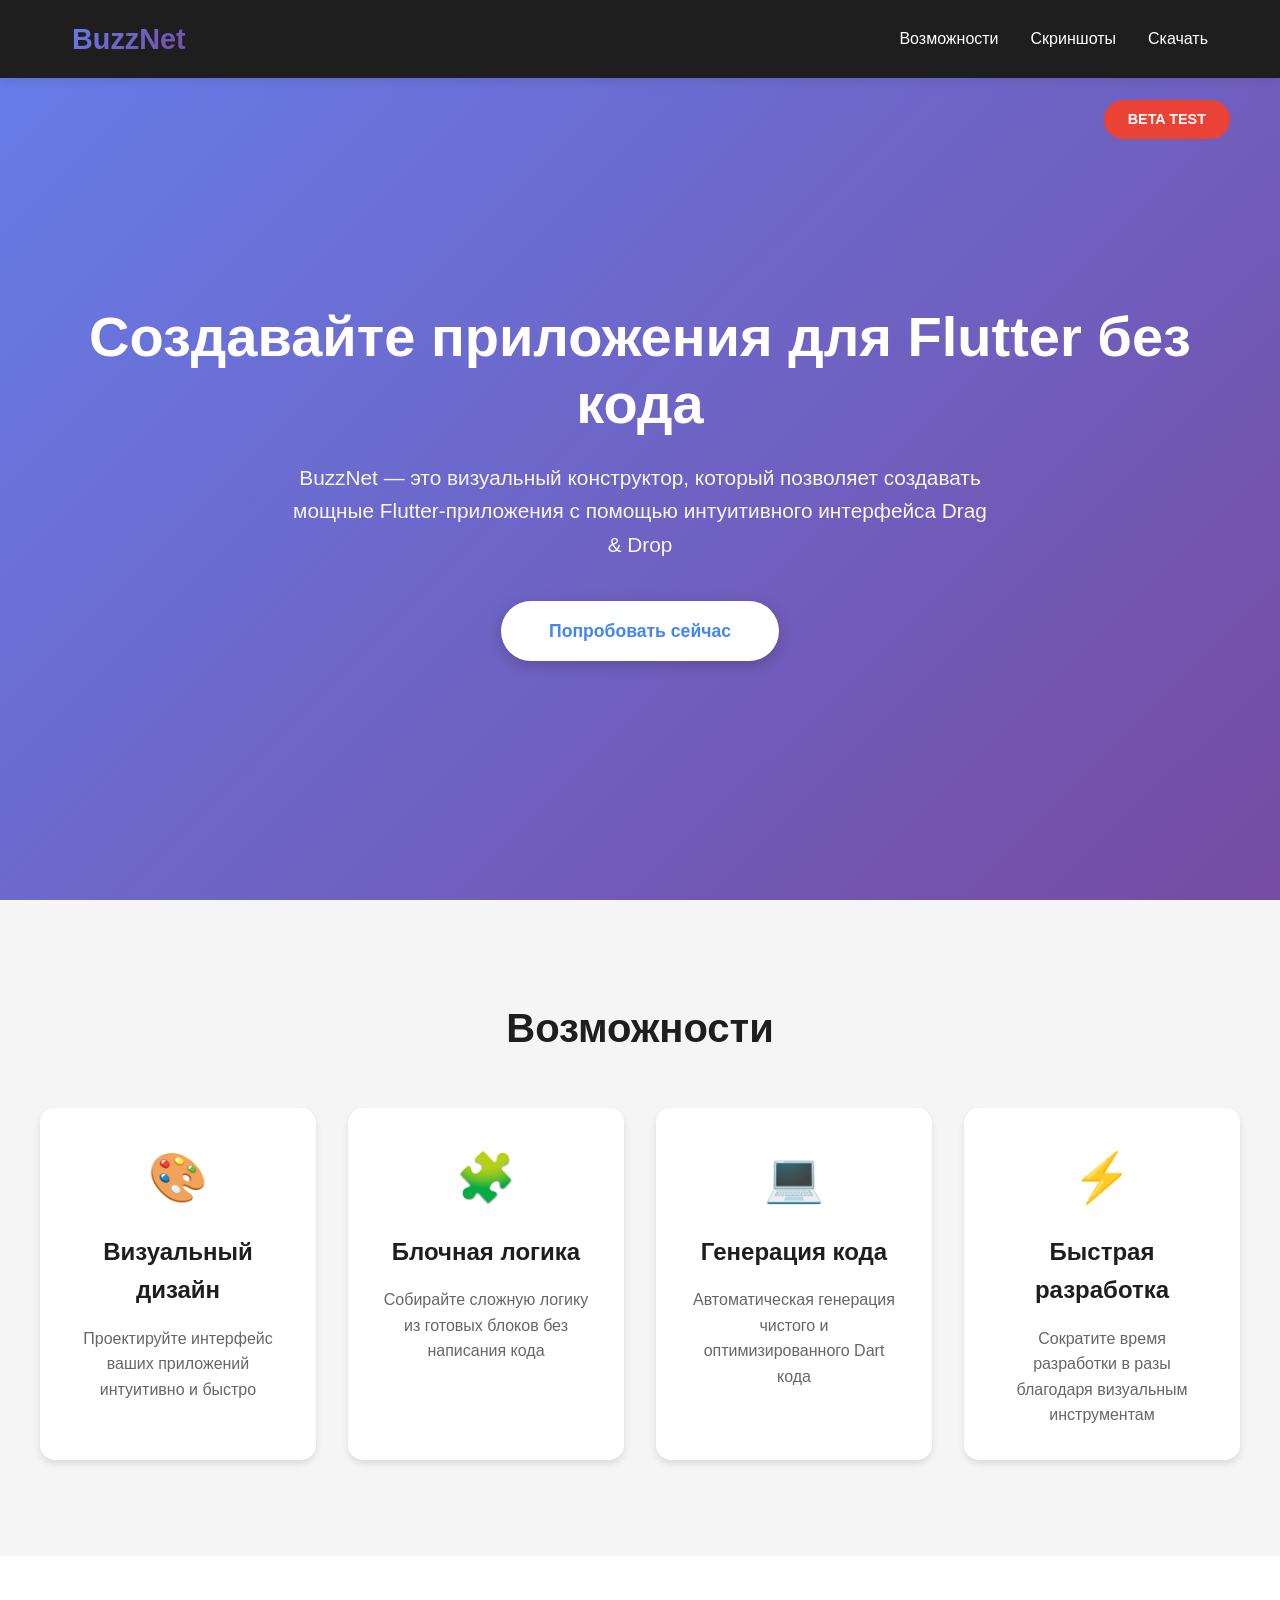
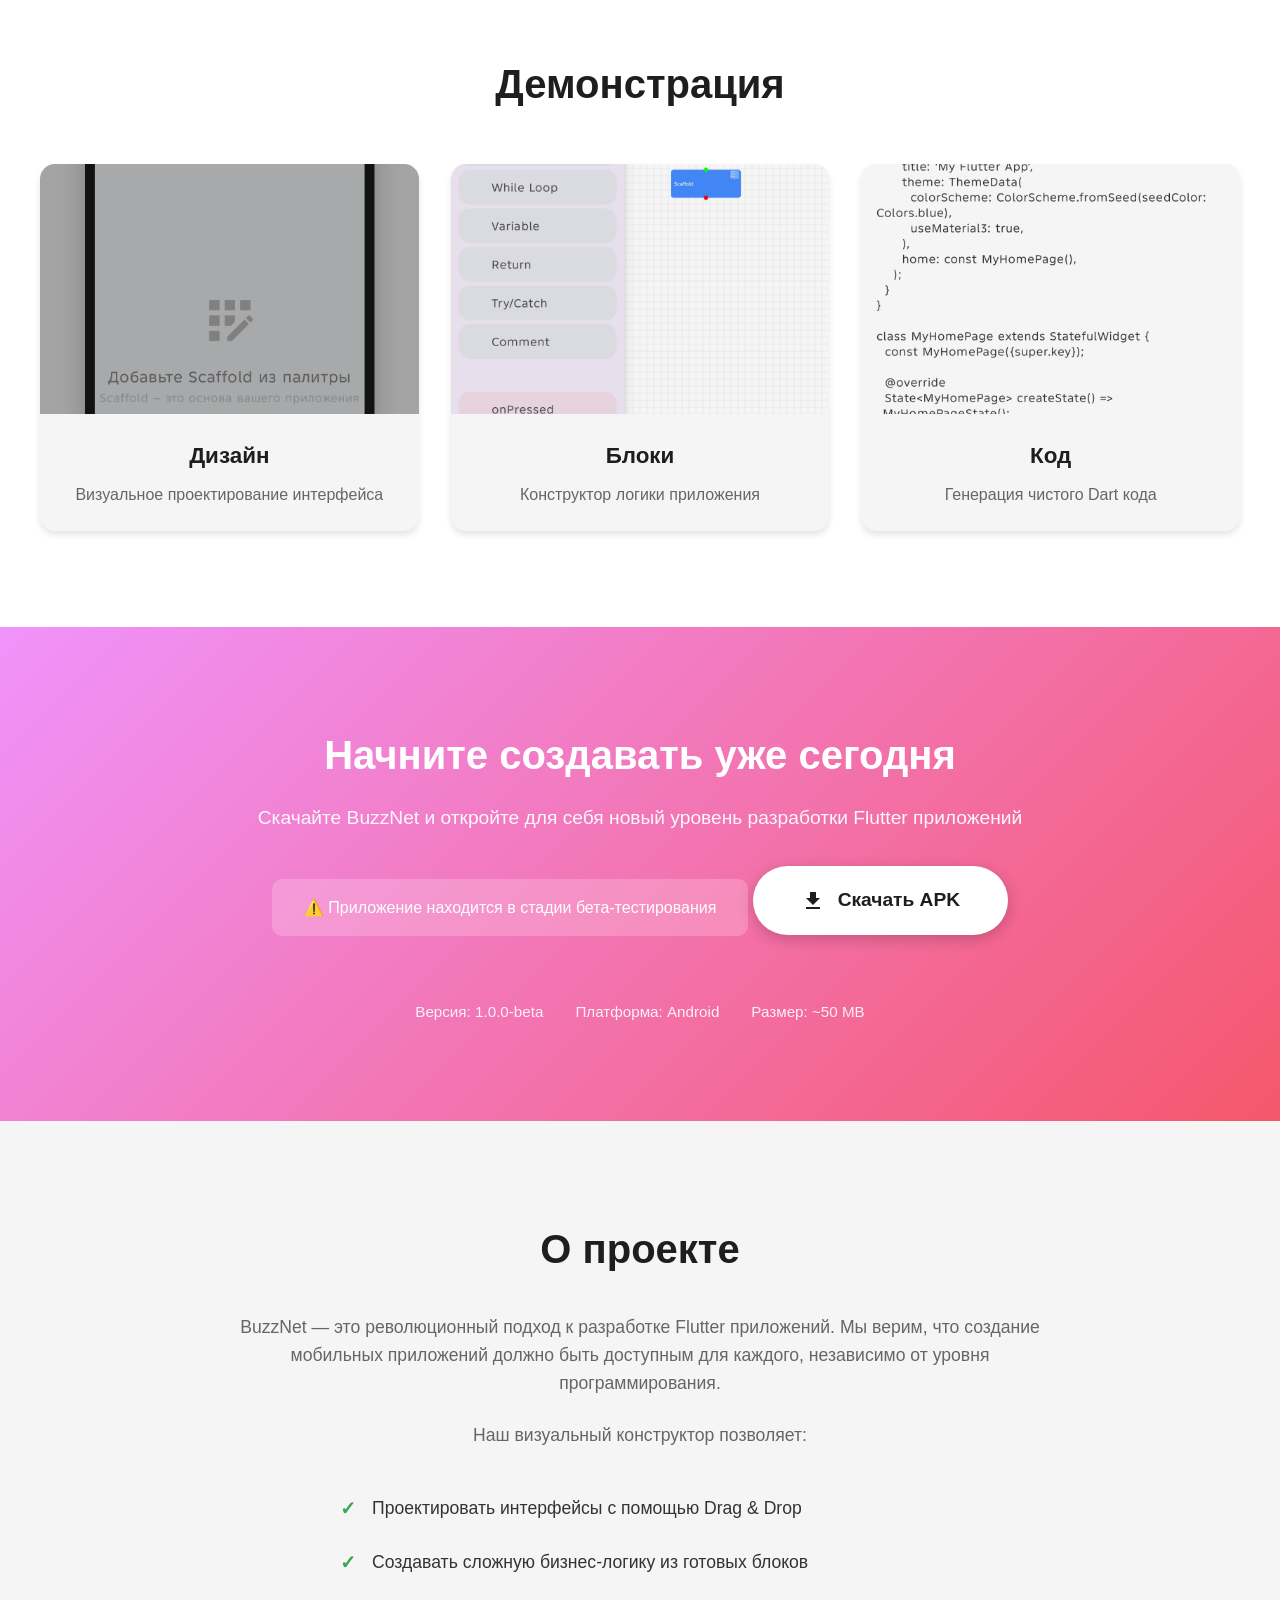
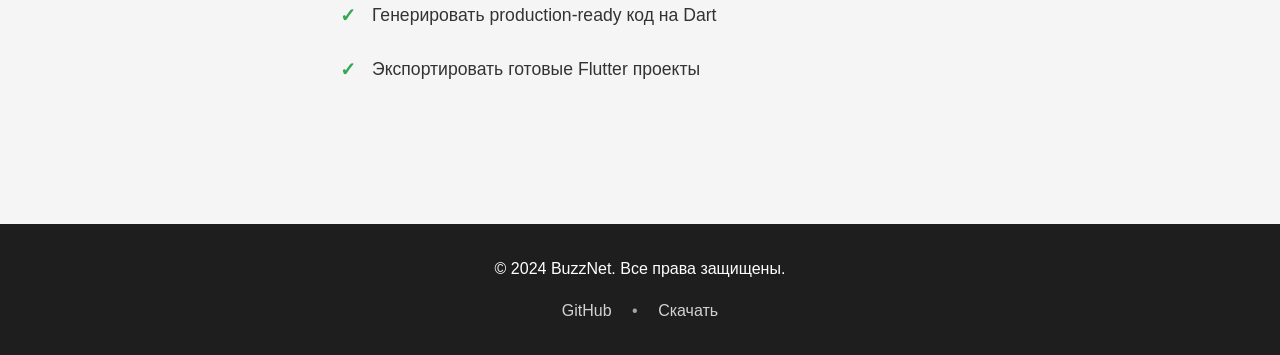
==== commit b957540c: "feat: новый лендинг сайта BuzzNet с APK для скачивания" ====
--- a/index.html
+++ b/index.html
@@ -1,310 +1,129 @@
-<!DOCTYPE html>
-<html lang="ru">
-<head>
-    <meta charset="UTF-8">
-    <meta name="viewport" content="width=device-width, initial-scale=1.0">
-    <title>Buzz-Net — Смотри фильмы и сериалы онлайн</title>
-    <link rel="icon" type="image/jpeg" href="BuzzNet.jpg">
-    <link rel="stylesheet" href="styles.css">
-    <link href="https://fonts.googleapis.com/css2?family=Inter:wght@300;400;500;600;700;800;900&display=swap" rel="stylesheet">
-    <link rel="stylesheet" href="https://cdnjs.cloudflare.com/ajax/libs/font-awesome/6.4.0/css/all.min.css">
-</head>
-<body>
-    <!-- Animated Background -->
-    <div class="bg-animation">
-        <div class="gradient-orb orb-1"></div>
-        <div class="gradient-orb orb-2"></div>
-        <div class="gradient-orb orb-3"></div>
-    </div>
-
-    <!-- Navigation -->
-    <nav class="navbar">
-        <div class="nav-container">
-            <a href="#" class="logo">
-                <img src="BuzzNet.jpg" alt="Buzz-Net" class="logo-icon">
-                <span class="logo-text">Buzz<span class="logo-highlight">-Net</span></span>
-            </a>
-            <ul class="nav-links">
-                <li><a href="#home" class="nav-link active">Главная</a></li>
-                <li><a href="#features" class="nav-link">Возможности</a></li>
-                <li><a href="#content" class="nav-link">Каталог</a></li>
-                <li><a href="#about" class="nav-link">О нас</a></li>
-            </ul>
-            <div class="nav-actions">
-                <button class="btn-search"><i class="fas fa-search"></i></button>
-            </div>
-            <button class="mobile-menu-btn">
-                <span></span>
-                <span></span>
-                <span></span>
-            </button>
-        </div>
-    </nav>
-
-    <!-- Mobile Menu -->
-    <div class="mobile-menu">
-        <ul class="mobile-nav-links">
-            <li><a href="#home">Главная</a></li>
-            <li><a href="#features">Возможности</a></li>
-            <li><a href="#content">Каталог</a></li>
-            <li><a href="#about">О нас</a></li>
-        </ul>
-    </div>
-
-    <!-- Hero Section -->
-    <section id="home" class="hero">
-        <div class="hero-content hero-content-full">
-            <div class="hero-badge">
-                <i class="fas fa-play"></i>
-                <span>Смотрите фильмы в HD качестве</span>
-            </div>
-            <h1 class="hero-title">
-                Добро пожаловать в
-                <span class="gradient-text">Buzz-Net</span>
-            </h1>
-            <p class="hero-subtitle">
-                Погрузитесь в мир кино и сериалов. Тысячи фильмов, сериалов и мультфильмов 
-                в одном месте. Смотрите онлайн без рекламы в HD качестве.
-            </p>
-            <div class="hero-actions">
-                <button class="btn-hero btn-hero-primary" id="btn-watch-now">
-                    <i class="fas fa-play"></i>
-                    Начать смотреть
-                </button>
-            </div>
-            <div class="hero-stats">
-                <div class="stat-item">
-                    <span class="stat-number" data-target="15000">0</span>
-                    <span class="stat-label">Фильмов</span>
-                </div>
-                <div class="stat-item">
-                    <span class="stat-number" data-target="2500">0</span>
-                    <span class="stat-label">Сериалов</span>
-                </div>
-                <div class="stat-item">
-                    <span class="stat-number" data-target="1000000">0</span>
-                    <span class="stat-label">Зрителей</span>
-                </div>
-            </div>
-        </div>
-        <div class="scroll-indicator">
-            <div class="mouse">
-                <div class="wheel"></div>
-            </div>
-            <span>Листайте вниз</span>
-        </div>
-    </section>
-
-    <!-- Features Section -->
-    <section id="features" class="features">
-        <div class="section-header">
-            <span class="section-badge">Возможности</span>
-            <h2 class="section-title">Почему выбирают <span class="gradient-text">Buzz-Net</span></h2>
-            <p class="section-subtitle">Мы создали лучшую платформу для просмотра контента</p>
-        </div>
-        <div class="features-grid">
-            <div class="feature-card" data-aos="fade-up">
-                <div class="feature-icon">
-                    <i class="fas fa-film"></i>
-                </div>
-                <h3>Огромный каталог</h3>
-                <p>Более 15 000 фильмов и 2 500 сериалов на любой вкус. Новинки каждую неделю.</p>
-            </div>
-            <div class="feature-card" data-aos="fade-up" data-aos-delay="100">
-                <div class="feature-icon">
-                    <i class="fas fa-hd"></i>
-                </div>
-                <h3>HD качество</h3>
-                <p>Смотрите в Full HD и 4K без буферизации. Адаптивный стриминг для любого интернета.</p>
-            </div>
-            <div class="feature-card" data-aos="fade-up" data-aos-delay="200">
-                <div class="feature-icon">
-                    <i class="fas fa-mobile-alt"></i>
-                </div>
-                <h3>На любом устройстве</h3>
-                <p>Смотрите на телефоне, планшете, компьютере или Smart TV. Синхронизация просмотра.</p>
-            </div>
-            <div class="feature-card" data-aos="fade-up" data-aos-delay="300">
-                <div class="feature-icon">
-                    <i class="fas fa-download"></i>
-                </div>
-                <h3>Скачивание</h3>
-                <p>Загружайте фильмы и смотрите офлайн. Идеально для поездок и перелётов.</p>
-            </div>
-            <div class="feature-card" data-aos="fade-up" data-aos-delay="400">
-                <div class="feature-icon">
-                    <i class="fas fa-ban"></i>
-                </div>
-                <h3>Без рекламы</h3>
-                <p>Никакой рекламы во время просмотра. Только вы и ваш любимый контент.</p>
-            </div>
-            <div class="feature-card" data-aos="fade-up" data-aos-delay="500">
-                <div class="feature-icon">
-                    <i class="fas fa-globe"></i>
-                </div>
-                <h3>Мультиязычность</h3>
-                <p>Субтитры и озвучка на 50+ языков. Оригинальная дорожка всегда доступна.</p>
-            </div>
-        </div>
-    </section>
-
-    <!-- Content Section -->
-    <section id="content" class="content-section">
-        <div class="section-header">
-            <span class="section-badge">Каталог</span>
-            <h2 class="section-title">Популярное на <span class="gradient-text">Buzz-Net</span></h2>
-            <p class="section-subtitle">Самые просматриваемые фильмы и сериалы этой недели</p>
-        </div>
-        
-        <!-- Content Tabs -->
-        <div class="content-tabs">
-            <button class="tab-btn active" data-category="movie">
-                <i class="fas fa-film"></i> Фильмы
-            </button>
-            <button class="tab-btn" data-category="tv">
-                <i class="fas fa-tv"></i> Сериалы
-            </button>
-            <button class="tab-btn" data-category="top">
-                <i class="fas fa-trophy"></i> Топ
-            </button>
-        </div>
-
-        <!-- Movies Grid -->
-        <div class="content-grid" id="movies-grid">
-            <!-- Загружается через API -->
-            <div class="loading-spinner" id="loading-spinner">
-                <div class="spinner"></div>
-                <p>Загрузка фильмов...</p>
-            </div>
-        </div>
-
-        <div class="content-cta">
-            <button class="btn-gradient" id="load-more-btn">
-                Загрузить ещё
-                <i class="fas fa-arrow-down"></i>
-            </button>
-        </div>
-    </section>
-
-    <!-- About Section -->
-    <section id="about" class="about">
-        <div class="about-content">
-            <div class="about-text">
-                <span class="section-badge">О платформе</span>
-                <h2 class="section-title">Будущее кино уже <span class="gradient-text">здесь</span></h2>
-                <p class="about-description">
-                    Buzz-Net — это революционная платформа для просмотра фильмов и сериалов. 
-                    Мы используем передовые технологии стриминга, чтобы вы могли наслаждаться 
-                    любимым контентом без задержек и в лучшем качестве.
-                </p>
-                <ul class="about-features">
-                    <li><i class="fas fa-check-circle"></i> Поддержка 4K HDR</li>
-                    <li><i class="fas fa-check-circle"></i> Dolby Atmos звук</li>
-                    <li><i class="fas fa-check-circle"></i> Умные рекомендации</li>
-                    <li><i class="fas fa-check-circle"></i> Семейный доступ</li>
-                </ul>
-                <button class="btn-gradient btn-large" id="btn-start-watch">
-                    Начать смотреть
-                    <i class="fas fa-arrow-right"></i>
-                </button>
-            </div>
-            <div class="about-visual">
-                <div class="device-mockup">
-                    <div class="device-frame">
-                        <div class="device-screen">
-                            <div class="player-ui">
-                                <div class="player-controls">
-                                    <i class="fas fa-play"></i>
-                                </div>
-                            </div>
-                        </div>
-                    </div>
-                </div>
-            </div>
-        </div>
-    </section>
-
-    <!-- Footer -->
-    <footer class="footer">
-        <div class="footer-content">
-            <div class="footer-brand">
-                <a href="#" class="logo">
-                    <img src="BuzzNet.jpg" alt="Buzz-Net" class="logo-icon">
-                    <span class="logo-text">Buzz<span class="logo-highlight">-Net</span></span>
-                </a>
-                <p>Лучший способ смотреть фильмы и сериалы онлайн</p>
-                <div class="social-links">
-                    <a href="https://t.me/pianievoda" target="_blank" title="Telegram"><i class="fab fa-telegram"></i></a>
-                    <a href="https://vk.com/kakovohuyia" target="_blank" title="VK"><i class="fab fa-vk"></i></a>
-                </div>
-            </div>
-            <div class="footer-links">
-                <div class="footer-column">
-                    <h4>Жанры</h4>
-                    <a href="index.html#content" onclick="currentCategory='action'; loadMovies();">Боевики</a>
-                    <a href="index.html#content" onclick="currentCategory='comedy'; loadMovies();">Комедии</a>
-                    <a href="index.html#content" onclick="currentCategory='drama'; loadMovies();">Драмы</a>
-                    <a href="index.html#content" onclick="currentCategory='horror'; loadMovies();">Ужасы</a>
-                </div>
-                <div class="footer-column">
-                    <h4>Контакты</h4>
-                    <a href="https://t.me/kakovohuyia" target="_blank">Telegram 1</a>
-                    <a href="https://t.me/pianievoda" target="_blank">Telegram 2</a>
-                    <a href="https://vk.com/kakovohuyia" target="_blank">VK</a>
-                    <a href="privacy.html" target="_blank">Политика</a>
-                </div>
-            </div>
-        </div>
-        <div class="footer-bottom">
-            <p>&copy; 2024 Buzz-Net. Все права защищены.</p>
-        </div>
-    </footer>
-
-    <!-- Search Modal -->
-    <div class="search-modal">
-        <div class="search-modal-content">
-            <button class="close-search"><i class="fas fa-times"></i></button>
-            <div class="search-input-wrapper">
-                <i class="fas fa-search"></i>
-                <input type="text" placeholder="Поиск фильмов, сериалов...">
-            </div>
-            <div class="search-results">
-                <div class="search-result-item">
-                    <img src="https://images.unsplash.com/photo-1534809027769-b00d750a6a5c?w=100&h=150&fit=crop" alt="">
-                    <div class="result-info">
-                        <h4>Интерстеллар</h4>
-                        <span>Фильм • 2014</span>
-                    </div>
-                </div>
-            </div>
-        </div>
-    </div>
-
-    <!-- Video Player Modal -->
-    <div class="player-modal" id="player-modal">
-        <div class="player-container">
-            <button class="close-player"><i class="fas fa-times"></i></button>
-            
-            <div class="video-wrapper">
-                <video id="video-player" controls>
-                    Ваш браузер не поддерживает HTML5 видео
-                </video>
-            </div>
-            
-            <div class="player-info">
-                <div class="player-title" id="player-title">Загрузка...</div>
-                <div class="player-stats" id="player-stats">
-                    <span class="stat"><i class="fas fa-download"></i> <span id="download-speed">0 KB/s</span></span>
-                    <span class="stat"><i class="fas fa-upload"></i> <span id="upload-speed">0 KB/s</span></span>
-                    <span class="stat"><i class="fas fa-users"></i> <span id="peers-count">0</span> пиров</span>
-                    <span class="stat"><i class="fas fa-percentage"></i> <span id="progress">0%</span></span>
-                </div>
-            </div>
-        </div>
-    </div>
-
-    <!-- WebTorrent -->
-    <script src="https://cdn.jsdelivr.net/npm/webtorrent@latest/webtorrent.min.js"></script>
-    <script src="script.js"></script>
-</body>
-</html>
+<!DOCTYPE html>
+<html lang="ru">
+<head>
+    <meta charset="UTF-8">
+    <meta name="viewport" content="width=device-width, initial-scale=1.0">
+    <title>BuzzNet — Конструктор приложений для Flutter</title>
+    <link rel="stylesheet" href="styles.css">
+</head>
+<body>
+    <header>
+        <nav>
+            <div class="logo">
+                <h1>BuzzNet</h1>
+            </div>
+            <ul class="nav-links">
+                <li><a href="#features">Возможности</a></li>
+                <li><a href="#screenshots">Скриншоты</a></li>
+                <li><a href="#download">Скачать</a></li>
+            </ul>
+        </nav>
+    </header>
+
+    <main>
+        <section class="hero">
+            <div class="beta-badge">BETA TEST</div>
+            <h1>Создавайте приложения для Flutter без кода</h1>
+            <p>BuzzNet — это визуальный конструктор, который позволяет создавать мощные Flutter-приложения с помощью интуитивного интерфейса Drag & Drop</p>
+            <a href="#download" class="cta-button">Попробовать сейчас</a>
+        </section>
+
+        <section id="features" class="features">
+            <h2>Возможности</h2>
+            <div class="feature-grid">
+                <div class="feature-card">
+                    <div class="feature-icon">🎨</div>
+                    <h3>Визуальный дизайн</h3>
+                    <p>Проектируйте интерфейс ваших приложений интуитивно и быстро</p>
+                </div>
+                <div class="feature-card">
+                    <div class="feature-icon">🧩</div>
+                    <h3>Блочная логика</h3>
+                    <p>Собирайте сложную логику из готовых блоков без написания кода</p>
+                </div>
+                <div class="feature-card">
+                    <div class="feature-icon">💻</div>
+                    <h3>Генерация кода</h3>
+                    <p>Автоматическая генерация чистого и оптимизированного Dart кода</p>
+                </div>
+                <div class="feature-card">
+                    <div class="feature-icon">⚡</div>
+                    <h3>Быстрая разработка</h3>
+                    <p>Сократите время разработки в разы благодаря визуальным инструментам</p>
+                </div>
+            </div>
+        </section>
+
+        <section id="screenshots" class="screenshots">
+            <h2>Демонстрация</h2>
+            <div class="screenshot-carousel">
+                <div class="screenshot-item">
+                    <img src="img1.jpg" alt="Раздел Дизайн">
+                    <div class="screenshot-caption">
+                        <h3>Дизайн</h3>
+                        <p>Визуальное проектирование интерфейса</p>
+                    </div>
+                </div>
+                <div class="screenshot-item">
+                    <img src="img2.jpg" alt="Раздел Блоки">
+                    <div class="screenshot-caption">
+                        <h3>Блоки</h3>
+                        <p>Конструктор логики приложения</p>
+                    </div>
+                </div>
+                <div class="screenshot-item">
+                    <img src="img3.jpg" alt="Раздел Код">
+                    <div class="screenshot-caption">
+                        <h3>Код</h3>
+                        <p>Генерация чистого Dart кода</p>
+                    </div>
+                </div>
+            </div>
+        </section>
+
+        <section id="download" class="download">
+            <h2>Начните создавать уже сегодня</h2>
+            <p>Скачайте BuzzNet и откройте для себя новый уровень разработки Flutter приложений</p>
+            <div class="beta-warning">
+                ⚠️ Приложение находится в стадии бета-тестирования
+            </div>
+            <a href="https://github.com/alag1n/Buzz-Net/releases/latest/download/BuzzNet.apk" class="download-button" id="downloadBtn">
+                <svg width="24" height="24" viewBox="0 0 24 24" fill="currentColor">
+                    <path d="M19 9h-4V3H9v6H5l7 7 7-7zM5 18v2h14v-2H5z"/>
+                </svg>
+                Скачать APK
+            </a>
+            <div class="download-info">
+                <p>Версия: 1.0.0-beta</p>
+                <p>Платформа: Android</p>
+                <p>Размер: ~50 MB</p>
+            </div>
+        </section>
+
+        <section class="about">
+            <h2>О проекте</h2>
+            <p>BuzzNet — это революционный подход к разработке Flutter приложений. Мы верим, что создание мобильных приложений должно быть доступным для каждого, независимо от уровня программирования.</p>
+            <p>Наш визуальный конструктор позволяет:</p>
+            <ul>
+                <li>Проектировать интерфейсы с помощью Drag & Drop</li>
+                <li>Создавать сложную бизнес-логику из готовых блоков</li>
+                <li>Генерировать production-ready код на Dart</li>
+                <li>Экспортировать готовые Flutter проекты</li>
+            </ul>
+        </section>
+    </main>
+
+    <footer>
+        <div class="footer-content">
+            <p>&copy; 2024 BuzzNet. Все права защищены.</p>
+            <div class="footer-links">
+                <a href="https://github.com/alag1n/Buzz-Net" target="_blank">GitHub</a>
+                <span class="separator">•</span>
+                <a href="#download">Скачать</a>
+            </div>
+        </div>
+    </footer>
+
+    <script src="script.js"></script>
+</body>
+</html>
--- a/styles.css
+++ b/styles.css
@@ -1,1836 +1,440 @@
-/* ========================================
-   Buzz-Net - Premium Streaming Platform
-   Modern CSS with Gradients & Animations
-   ======================================== */
-
-/* CSS Variables */
-:root {
-    --primary-gradient: linear-gradient(135deg, #667eea 0%, #764ba2 100%);
-    --secondary-gradient: linear-gradient(135deg, #f093fb 0%, #f5576c 100%);
-    --dark-gradient: linear-gradient(135deg, #0c0c0c 0%, #1a1a2e 50%, #16213e 100%);
-    --card-gradient: linear-gradient(145deg, rgba(255,255,255,0.1) 0%, rgba(255,255,255,0.05) 100%);
-    --glow-color: rgba(102, 126, 234, 0.5);
-    --text-primary: #ffffff;
-    --text-secondary: rgba(255,255,255,0.7);
-    --text-muted: rgba(255,255,255,0.5);
-    --bg-dark: #0a0a0f;
-    --bg-card: rgba(255,255,255,0.05);
-    --border-color: rgba(255,255,255,0.1);
-    --accent-purple: #667eea;
-    --accent-pink: #f093fb;
-    --accent-blue: #4facfe;
-    --transition-smooth: all 0.4s cubic-bezier(0.4, 0, 0.2, 1);
-    --transition-bounce: all 0.5s cubic-bezier(0.68, -0.55, 0.265, 1.55);
-}
-
-/* Reset & Base Styles */
-*, *::before, *::after {
-    margin: 0;
-    padding: 0;
-    box-sizing: border-box;
-}
-
-html {
-    scroll-behavior: smooth;
-    font-size: 16px;
-}
-
-body {
-    font-family: 'Inter', -apple-system, BlinkMacSystemFont, sans-serif;
-    background: var(--bg-dark);
-    color: var(--text-primary);
-    line-height: 1.6;
-    overflow-x: hidden;
-    min-height: 100vh;
-}
-
-/* Custom Scrollbar */
-::-webkit-scrollbar {
-    width: 10px;
-}
-
-::-webkit-scrollbar-track {
-    background: var(--bg-dark);
-}
-
-::-webkit-scrollbar-thumb {
-    background: linear-gradient(180deg, var(--accent-purple), var(--accent-pink));
-    border-radius: 10px;
-}
-
-::-webkit-scrollbar-thumb:hover {
-    background: var(--primary-gradient);
-}
-
-/* Selection */
-::selection {
-    background: var(--accent-purple);
-    color: white;
-}
-
-/* ========================================
-   Animated Background
-   ======================================== */
-.bg-animation {
-    position: fixed;
-    top: 0;
-    left: 0;
-    width: 100%;
-    height: 100%;
-    z-index: -1;
-    overflow: hidden;
-    background: var(--dark-gradient);
-}
-
-.gradient-orb {
-    position: absolute;
-    border-radius: 50%;
-    filter: blur(100px);
-    opacity: 0.3;
-    animation: float 20s ease-in-out infinite;
-}
-
-.orb-1 {
-    width: 600px;
-    height: 600px;
-    background: var(--primary-gradient);
-    top: -200px;
-    left: -200px;
-    animation-delay: 0s;
-}
-
-.orb-2 {
-    width: 500px;
-    height: 500px;
-    background: var(--secondary-gradient);
-    top: 50%;
-    right: -150px;
-    animation-delay: -7s;
-}
-
-.orb-3 {
-    width: 400px;
-    height: 400px;
-    background: linear-gradient(135deg, var(--accent-blue), var(--accent-purple));
-    bottom: -100px;
-    left: 30%;
-    animation-delay: -14s;
-}
-
-@keyframes float {
-    0%, 100% {
-        transform: translate(0, 0) scale(1);
-    }
-    25% {
-        transform: translate(50px, -50px) scale(1.1);
-    }
-    50% {
-        transform: translate(0, 50px) scale(0.95);
-    }
-    75% {
-        transform: translate(-50px, -25px) scale(1.05);
-    }
-}
-
-/* ========================================
-   Navigation
-   ======================================== */
-.navbar {
-    position: fixed;
-    top: 0;
-    left: 0;
-    right: 0;
-    z-index: 1000;
-    padding: 1rem 0;
-    background: rgba(10, 10, 15, 0.8);
-    backdrop-filter: blur(20px);
-    border-bottom: 1px solid var(--border-color);
-    transition: var(--transition-smooth);
-}
-
-.navbar.scrolled {
-    padding: 0.75rem 0;
-    background: rgba(10, 10, 15, 0.95);
-}
-
-.nav-container {
-    max-width: 1400px;
-    margin: 0 auto;
-    padding: 0 2rem;
-    display: flex;
-    align-items: center;
-    justify-content: space-between;
-}
-
-.logo {
-    display: flex;
-    align-items: center;
-    gap: 0.5rem;
-    text-decoration: none;
-    font-size: 1.75rem;
-    font-weight: 800;
-    color: var(--text-primary);
-    transition: var(--transition-smooth);
-}
-
-.logo:hover {
-    transform: scale(1.05);
-}
-
-.logo-icon {
-    width: 40px;
-    height: 40px;
-    object-fit: cover;
-    border-radius: 8px;
-    transition: var(--transition-smooth);
-}
-
-.logo:hover .logo-icon {
-    transform: scale(1.1);
-}
-
-.logo-text {
-    font-size: 1.75rem;
-    font-weight: 800;
-}
-
-.logo-highlight {
-    background: var(--primary-gradient);
-    -webkit-background-clip: text;
-    -webkit-text-fill-color: transparent;
-    background-clip: text;
-}
-
-.nav-links {
-    display: flex;
-    list-style: none;
-    gap: 2rem;
-}
-
-.nav-link {
-    color: var(--text-secondary);
-    text-decoration: none;
-    font-weight: 500;
-    padding: 0.5rem 0;
-    position: relative;
-    transition: var(--transition-smooth);
-}
-
-.nav-link::after {
-    content: '';
-    position: absolute;
-    bottom: 0;
-    left: 0;
-    width: 0;
-    height: 2px;
-    background: var(--primary-gradient);
-    transition: var(--transition-smooth);
-}
-
-.nav-link:hover,
-.nav-link.active {
-    color: var(--text-primary);
-}
-
-.nav-link:hover::after,
-.nav-link.active::after {
-    width: 100%;
-}
-
-.nav-actions {
-    display: flex;
-    align-items: center;
-    gap: 1rem;
-}
-
-.btn-search {
-    width: 44px;
-    height: 44px;
-    border: none;
-    border-radius: 50%;
-    background: var(--bg-card);
-    color: var(--text-primary);
-    cursor: pointer;
-    transition: var(--transition-smooth);
-    border: 1px solid var(--border-color);
-}
-
-.btn-search:hover {
-    background: var(--primary-gradient);
-    transform: rotate(90deg);
-}
-
-.btn-primary {
-    padding: 0.75rem 1.5rem;
-    border: none;
-    border-radius: 50px;
-    background: var(--primary-gradient);
-    color: white;
-    font-weight: 600;
-    cursor: pointer;
-    transition: var(--transition-smooth);
-    font-size: 0.95rem;
-}
-
-.btn-primary:hover {
-    transform: translateY(-2px);
-    box-shadow: 0 10px 30px rgba(102, 126, 234, 0.4);
-}
-
-.btn-full {
-    width: 100%;
-}
-
-/* Mobile Menu Button */
-.mobile-menu-btn {
-    display: none;
-    flex-direction: column;
-    gap: 5px;
-    padding: 10px;
-    background: none;
-    border: none;
-    cursor: pointer;
-}
-
-.mobile-menu-btn span {
-    width: 25px;
-    height: 2px;
-    background: var(--text-primary);
-    border-radius: 2px;
-    transition: var(--transition-smooth);
-}
-
-.mobile-menu-btn.active span:nth-child(1) {
-    transform: rotate(45deg) translate(5px, 5px);
-}
-
-.mobile-menu-btn.active span:nth-child(2) {
-    opacity: 0;
-}
-
-.mobile-menu-btn.active span:nth-child(3) {
-    transform: rotate(-45deg) translate(5px, -5px);
-}
-
-/* Mobile Menu */
-.mobile-menu {
-    display: none;
-    position: fixed;
-    top: 70px;
-    left: 0;
-    right: 0;
-    background: rgba(10, 10, 15, 0.98);
-    backdrop-filter: blur(20px);
-    padding: 2rem;
-    z-index: 999;
-    transform: translateY(-100%);
-    opacity: 0;
-    transition: var(--transition-smooth);
-}
-
-.mobile-menu.active {
-    transform: translateY(0);
-    opacity: 1;
-}
-
-.mobile-nav-links {
-    list-style: none;
-    margin-bottom: 2rem;
-}
-
-.mobile-nav-links li {
-    margin-bottom: 1rem;
-}
-
-.mobile-nav-links a {
-    color: var(--text-primary);
-    text-decoration: none;
-    font-size: 1.25rem;
-    font-weight: 500;
-    display: block;
-    padding: 0.75rem 0;
-    border-bottom: 1px solid var(--border-color);
-    transition: var(--transition-smooth);
-}
-
-.mobile-nav-links a:hover {
-    color: var(--accent-purple);
-    padding-left: 1rem;
-}
-
-/* ========================================
-   Hero Section
-   ======================================== */
-.hero {
-    min-height: 100vh;
-    display: flex;
-    align-items: center;
-    justify-content: space-between;
-    padding: 8rem 2rem 4rem;
-    max-width: 1400px;
-    margin: 0 auto;
-    position: relative;
-}
-
-.hero-content {
-    flex: 1;
-    max-width: 600px;
-    animation: slideInLeft 1s ease-out;
-}
-
-@keyframes slideInLeft {
-    from {
-        opacity: 0;
-        transform: translateX(-50px);
-    }
-    to {
-        opacity: 1;
-        transform: translateX(0);
-    }
-}
-
-.hero-badge {
-    display: inline-flex;
-    align-items: center;
-    gap: 0.5rem;
-    padding: 0.5rem 1rem;
-    background: var(--bg-card);
-    border: 1px solid var(--border-color);
-    border-radius: 50px;
-    font-size: 0.85rem;
-    color: var(--text-secondary);
-    margin-bottom: 1.5rem;
-    animation: fadeInUp 0.8s ease-out;
-}
-
-.hero-badge i {
-    color: var(--accent-purple);
-}
-
-.hero-title {
-    font-size: clamp(2.5rem, 5vw, 4rem);
-    font-weight: 900;
-    line-height: 1.1;
-    margin-bottom: 1.5rem;
-    animation: fadeInUp 0.8s ease-out 0.2s backwards;
-}
-
-.gradient-text {
-    background: var(--primary-gradient);
-    -webkit-background-clip: text;
-    -webkit-text-fill-color: transparent;
-    background-clip: text;
-}
-
-.hero-subtitle {
-    font-size: 1.15rem;
-    color: var(--text-secondary);
-    margin-bottom: 2rem;
-    line-height: 1.8;
-    animation: fadeInUp 0.8s ease-out 0.4s backwards;
-}
-
-@keyframes fadeInUp {
-    from {
-        opacity: 0;
-        transform: translateY(30px);
-    }
-    to {
-        opacity: 1;
-        transform: translateY(0);
-    }
-}
-
-.hero-actions {
-    display: flex;
-    gap: 1rem;
-    margin-bottom: 3rem;
-    animation: fadeInUp 0.8s ease-out 0.6s backwards;
-}
-
-.btn-hero {
-    display: inline-flex;
-    align-items: center;
-    gap: 0.75rem;
-    padding: 1rem 2rem;
-    border: none;
-    border-radius: 50px;
-    font-size: 1rem;
-    font-weight: 600;
-    cursor: pointer;
-    transition: var(--transition-smooth);
-}
-
-.btn-hero-primary {
-    background: var(--primary-gradient);
-    color: white;
-    box-shadow: 0 10px 30px rgba(102, 126, 234, 0.3);
-}
-
-.btn-hero-primary:hover {
-    transform: translateY(-3px);
-    box-shadow: 0 15px 40px rgba(102, 126, 234, 0.4);
-}
-
-.btn-hero-secondary {
-    background: var(--bg-card);
-    color: var(--text-primary);
-    border: 1px solid var(--border-color);
-}
-
-.btn-hero-secondary:hover {
-    background: rgba(255,255,255,0.1);
-    transform: translateY(-3px);
-}
-
-.hero-stats {
-    display: flex;
-    gap: 3rem;
-    animation: fadeInUp 0.8s ease-out 0.8s backwards;
-}
-
-.stat-item {
-    text-align: left;
-}
-
-.stat-number {
-    display: block;
-    font-size: 2rem;
-    font-weight: 800;
-    background: var(--primary-gradient);
-    -webkit-background-clip: text;
-    -webkit-text-fill-color: transparent;
-    background-clip: text;
-}
-
-.stat-label {
-    color: var(--text-muted);
-    font-size: 0.9rem;
-}
-
-/* Scroll Indicator */
-.scroll-indicator {
-    position: absolute;
-    bottom: 2rem;
-    left: 50%;
-    transform: translateX(-50%);
-    display: flex;
-    flex-direction: column;
-    align-items: center;
-    gap: 0.5rem;
-    color: var(--text-muted);
-    font-size: 0.85rem;
-    animation: bounce 2s ease-in-out infinite;
-}
-
-.mouse {
-    width: 25px;
-    height: 40px;
-    border: 2px solid var(--text-muted);
-    border-radius: 15px;
-    position: relative;
-}
-
-.wheel {
-    width: 4px;
-    height: 8px;
-    background: var(--text-muted);
-    border-radius: 2px;
-    position: absolute;
-    top: 8px;
-    left: 50%;
-    transform: translateX(-50%);
-    animation: scroll 2s ease-in-out infinite;
-}
-
-@keyframes scroll {
-    0%, 100% { opacity: 1; transform: translateX(-50%) translateY(0); }
-    50% { opacity: 0.5; transform: translateX(-50%) translateY(10px); }
-}
-
-@keyframes bounce {
-    0%, 100% { transform: translateX(-50%) translateY(0); }
-    50% { transform: translateX(-50%) translateY(10px); }
-}
-
-/* ========================================
-   Features Section
-   ======================================== */
-.features {
-    padding: 6rem 2rem;
-    max-width: 1400px;
-    margin: 0 auto;
-}
-
-.section-header {
-    text-align: center;
-    margin-bottom: 4rem;
-}
-
-.section-badge {
-    display: inline-block;
-    padding: 0.5rem 1rem;
-    background: var(--bg-card);
-    border: 1px solid var(--border-color);
-    border-radius: 50px;
-    font-size: 0.85rem;
-    color: var(--accent-purple);
-    font-weight: 500;
-    margin-bottom: 1rem;
-}
-
-.section-title {
-    font-size: clamp(2rem, 4vw, 3rem);
-    font-weight: 800;
-    margin-bottom: 1rem;
-}
-
-.section-subtitle {
-    color: var(--text-secondary);
-    font-size: 1.1rem;
-    max-width: 600px;
-    margin: 0 auto;
-}
-
-.features-grid {
-    display: grid;
-    grid-template-columns: repeat(auto-fit, minmax(300px, 1fr));
-    gap: 2rem;
-}
-
-.feature-card {
-    padding: 2rem;
-    background: var(--card-gradient);
-    border: 1px solid var(--border-color);
-    border-radius: 20px;
-    transition: var(--transition-smooth);
-    position: relative;
-    overflow: hidden;
-}
-
-.feature-card::before {
-    content: '';
-    position: absolute;
-    top: 0;
-    left: 0;
-    right: 0;
-    height: 2px;
-    background: var(--primary-gradient);
-    opacity: 0;
-    transition: var(--transition-smooth);
-}
-
-.feature-card:hover {
-    transform: translateY(-10px);
-    background: rgba(255,255,255,0.08);
-    box-shadow: 0 20px 40px rgba(0, 0, 0, 0.3);
-}
-
-.feature-card:hover::before {
-    opacity: 1;
-}
-
-.feature-icon {
-    width: 60px;
-    height: 60px;
-    display: flex;
-    align-items: center;
-    justify-content: center;
-    background: var(--primary-gradient);
-    border-radius: 15px;
-    font-size: 1.5rem;
-    margin-bottom: 1.5rem;
-    transition: var(--transition-smooth);
-}
-
-.feature-card:hover .feature-icon {
-    transform: scale(1.1) rotate(5deg);
-}
-
-.feature-card h3 {
-    font-size: 1.25rem;
-    font-weight: 700;
-    margin-bottom: 0.75rem;
-}
-
-.feature-card p {
-    color: var(--text-secondary);
-    font-size: 0.95rem;
-    line-height: 1.7;
-}
-
-/* ========================================
-   Content Section
-   ======================================== */
-.content-section {
-    padding: 6rem 2rem;
-    max-width: 1400px;
-    margin: 0 auto;
-}
-
-.content-tabs {
-    display: flex;
-    justify-content: center;
-    gap: 1rem;
-    margin-bottom: 3rem;
-    flex-wrap: wrap;
-}
-
-.tab-btn {
-    display: flex;
-    align-items: center;
-    gap: 0.5rem;
-    padding: 0.75rem 1.5rem;
-    background: var(--bg-card);
-    border: 1px solid var(--border-color);
-    border-radius: 50px;
-    color: var(--text-secondary);
-    font-size: 0.95rem;
-    font-weight: 500;
-    cursor: pointer;
-    transition: var(--transition-smooth);
-}
-
-.tab-btn:hover,
-.tab-btn.active {
-    background: var(--primary-gradient);
-    color: white;
-    border-color: transparent;
-}
-
-.content-grid {
-    display: grid;
-    grid-template-columns: repeat(auto-fill, minmax(200px, 1fr));
-    gap: 1.5rem;
-    margin-bottom: 3rem;
-}
-
-.movie-card {
-    cursor: pointer;
-    transition: var(--transition-smooth);
-}
-
-.movie-card:hover {
-    transform: translateY(-10px);
-}
-
-.movie-poster {
-    position: relative;
-    border-radius: 15px;
-    overflow: hidden;
-    aspect-ratio: 2/3;
-    margin-bottom: 1rem;
-}
-
-.movie-poster img {
-    width: 100%;
-    height: 100%;
-    object-fit: cover;
-    transition: var(--transition-smooth);
-}
-
-.movie-card:hover .movie-poster img {
-    transform: scale(1.1);
-}
-
-.movie-overlay {
-    position: absolute;
-    inset: 0;
-    background: linear-gradient(to top, rgba(0,0,0,0.9) 0%, transparent 50%);
-    display: flex;
-    flex-direction: column;
-    justify-content: flex-end;
-    align-items: center;
-    padding: 1rem;
-    opacity: 0;
-    transition: var(--transition-smooth);
-}
-
-.movie-card:hover .movie-overlay {
-    opacity: 1;
-}
-
-.play-btn {
-    width: 60px;
-    height: 60px;
-    border-radius: 50%;
-    background: var(--primary-gradient);
-    border: none;
-    color: white;
-    font-size: 1.25rem;
-    cursor: pointer;
-    display: flex;
-    align-items: center;
-    justify-content: center;
-    margin-bottom: 1rem;
-    transition: var(--transition-smooth);
-    transform: scale(0);
-}
-
-.movie-card:hover .play-btn {
-    transform: scale(1);
-}
-
-.play-btn:hover {
-    transform: scale(1.1);
-    box-shadow: 0 0 30px var(--glow-color);
-}
-
-.movie-info {
-    display: flex;
-    justify-content: space-between;
-    width: 100%;
-}
-
-.movie-rating {
-    display: flex;
-    align-items: center;
-    gap: 0.25rem;
-    color: #ffd700;
-    font-weight: 600;
-}
-
-.movie-year {
-    color: var(--text-muted);
-}
-
-.movie-badge {
-    position: absolute;
-    top: 10px;
-    right: 10px;
-    padding: 0.25rem 0.75rem;
-    background: var(--secondary-gradient);
-    border-radius: 50px;
-    font-size: 0.75rem;
-    font-weight: 600;
-}
-
-.movie-badge.top {
-    background: linear-gradient(135deg, #ffd700, #ff8c00);
-}
-
-.movie-title {
-    font-size: 1rem;
-    font-weight: 600;
-    margin-bottom: 0.25rem;
-    white-space: nowrap;
-    overflow: hidden;
-    text-overflow: ellipsis;
-}
-
-.movie-genre {
-    color: var(--text-muted);
-    font-size: 0.85rem;
-}
-
-.content-cta {
-    text-align: center;
-}
-
-.btn-gradient {
-    display: inline-flex;
-    align-items: center;
-    gap: 0.75rem;
-    padding: 1rem 2rem;
-    background: var(--primary-gradient);
-    border: none;
-    border-radius: 50px;
-    color: white;
-    font-size: 1rem;
-    font-weight: 600;
-    cursor: pointer;
-    transition: var(--transition-smooth);
-}
-
-.btn-gradient:hover {
-    transform: translateY(-3px);
-    box-shadow: 0 15px 30px rgba(102, 126, 234, 0.4);
-}
-
-.btn-large {
-    padding: 1.25rem 2.5rem;
-    font-size: 1.1rem;
-}
-
-/* ========================================
-   About Section
-   ======================================== */
-.about {
-    padding: 6rem 2rem;
-    max-width: 1400px;
-    margin: 0 auto;
-}
-
-.about-content {
-    display: grid;
-    grid-template-columns: 1fr 1fr;
-    gap: 4rem;
-    align-items: center;
-}
-
-.about-text {
-    padding-right: 2rem;
-}
-
-.about-description {
-    color: var(--text-secondary);
-    font-size: 1.1rem;
-    line-height: 1.8;
-    margin-bottom: 2rem;
-}
-
-.about-features {
-    list-style: none;
-    margin-bottom: 2rem;
-}
-
-.about-features li {
-    display: flex;
-    align-items: center;
-    gap: 1rem;
-    padding: 0.75rem 0;
-    color: var(--text-secondary);
-    font-size: 1rem;
-}
-
-.about-features i {
-    color: var(--accent-purple);
-    font-size: 1.25rem;
-}
-
-.about-visual {
-    display: flex;
-    justify-content: center;
-    align-items: center;
-}
-
-.device-mockup {
-    position: relative;
-}
-
-.device-frame {
-    width: 400px;
-    height: 280px;
-    background: linear-gradient(145deg, #1a1a2e, #16213e);
-    border-radius: 20px;
-    border: 3px solid var(--border-color);
-    padding: 1rem;
-    box-shadow: 0 30px 60px rgba(0, 0, 0, 0.5);
-    animation: deviceFloat 6s ease-in-out infinite;
-}
-
-@keyframes deviceFloat {
-    0%, 100% { transform: translateY(0) rotateX(0deg); }
-    50% { transform: translateY(-20px) rotateX(5deg); }
-}
-
-.device-screen {
-    width: 100%;
-    height: 100%;
-    background: linear-gradient(135deg, #0f0f1a, #1a1a2e);
-    border-radius: 10px;
-    overflow: hidden;
-    position: relative;
-}
-
-.player-ui {
-    width: 100%;
-    height: 100%;
-    display: flex;
-    align-items: center;
-    justify-content: center;
-    background: linear-gradient(rgba(0,0,0,0.3), rgba(0,0,0,0.8)),
-                url('https://images.unsplash.com/photo-1536440136620-719869d4a349?w=800&h=600&fit=crop');
-    background-size: cover;
-    background-position: center;
-}
-
-.player-controls {
-    width: 80px;
-    height: 80px;
-    border-radius: 50%;
-    background: var(--primary-gradient);
-    display: flex;
-    align-items: center;
-    justify-content: center;
-    font-size: 2rem;
-    color: white;
-    cursor: pointer;
-    transition: var(--transition-smooth);
-    animation: playPulse 2s ease-in-out infinite;
-}
-
-@keyframes playPulse {
-    0%, 100% { box-shadow: 0 0 0 0 rgba(102, 126, 234, 0.5); }
-    50% { box-shadow: 0 0 0 20px rgba(102, 126, 234, 0); }
-}
-
-/* ========================================
-   CTA Section
-   ======================================== */
-.cta-section {
-    padding: 6rem 2rem;
-    background: var(--card-gradient);
-    border-top: 1px solid var(--border-color);
-    border-bottom: 1px solid var(--border-color);
-}
-
-.cta-content {
-    max-width: 600px;
-    margin: 0 auto;
-    text-align: center;
-}
-
-.cta-content h2 {
-    font-size: 2.5rem;
-    font-weight: 800;
-    margin-bottom: 1rem;
-}
-
-.cta-content p {
-    color: var(--text-secondary);
-    font-size: 1.1rem;
-    margin-bottom: 2rem;
-}
-
-.cta-form {
-    display: flex;
-    gap: 1rem;
-    margin-bottom: 1rem;
-    flex-wrap: wrap;
-    justify-content: center;
-}
-
-.cta-form input {
-    flex: 1;
-    min-width: 250px;
-    padding: 1rem 1.5rem;
-    background: var(--bg-dark);
-    border: 1px solid var(--border-color);
-    border-radius: 50px;
-    color: var(--text-primary);
-    font-size: 1rem;
-    outline: none;
-    transition: var(--transition-smooth);
-}
-
-.cta-form input:focus {
-    border-color: var(--accent-purple);
-    box-shadow: 0 0 20px rgba(102, 126, 234, 0.2);
-}
-
-.cta-note {
-    color: var(--text-muted);
-    font-size: 0.85rem;
-}
-
-/* ========================================
-   Footer
-   ======================================== */
-.footer {
-    padding: 4rem 2rem 2rem;
-    background: rgba(0, 0, 0, 0.3);
-}
-
-.footer-content {
-    max-width: 1400px;
-    margin: 0 auto;
-    display: grid;
-    grid-template-columns: 1fr 2fr;
-    gap: 4rem;
-    padding-bottom: 3rem;
-    border-bottom: 1px solid var(--border-color);
-}
-
-.footer-brand {
-    max-width: 300px;
-}
-
-.footer-brand .logo {
-    margin-bottom: 1rem;
-}
-
-.footer-brand p {
-    color: var(--text-secondary);
-    font-size: 0.95rem;
-    margin-bottom: 1.5rem;
-}
-
-.social-links {
-    display: flex;
-    gap: 1rem;
-}
-
-.social-links a {
-    width: 44px;
-    height: 44px;
-    display: flex;
-    align-items: center;
-    justify-content: center;
-    background: var(--bg-card);
-    border: 1px solid var(--border-color);
-    border-radius: 50%;
-    color: var(--text-primary);
-    font-size: 1.1rem;
-    transition: var(--transition-smooth);
-}
-
-.social-links a:hover {
-    background: var(--primary-gradient);
-    transform: translateY(-3px);
-}
-
-.footer-links {
-    display: grid;
-    grid-template-columns: repeat(2, 1fr);
-    gap: 2rem;
-}
-
-.footer-column h4 {
-    font-size: 1.1rem;
-    font-weight: 600;
-    margin-bottom: 1.5rem;
-    color: var(--text-primary);
-}
-
-.footer-column a {
-    display: block;
-    color: var(--text-secondary);
-    text-decoration: none;
-    padding: 0.5rem 0;
-    transition: var(--transition-smooth);
-}
-
-.footer-column a:hover {
-    color: var(--accent-purple);
-    padding-left: 0.5rem;
-}
-
-.footer-bottom {
-    max-width: 1400px;
-    margin: 0 auto;
-    padding-top: 2rem;
-    text-align: center;
-    color: var(--text-muted);
-    font-size: 0.9rem;
-}
-
-/* ========================================
-   Search Modal
-   ======================================== */
-.search-modal {
-    position: fixed;
-    inset: 0;
-    background: rgba(0, 0, 0, 0.9);
-    backdrop-filter: blur(20px);
-    z-index: 2000;
-    display: flex;
-    align-items: flex-start;
-    justify-content: center;
-    padding-top: 100px;
-    opacity: 0;
-    visibility: hidden;
-    transition: var(--transition-smooth);
-}
-
-.search-modal.active {
-    opacity: 1;
-    visibility: visible;
-}
-
-.search-modal-content {
-    width: 100%;
-    max-width: 700px;
-    padding: 0 2rem;
-    transform: translateY(-30px);
-    transition: var(--transition-smooth);
-}
-
-.search-modal.active .search-modal-content {
-    transform: translateY(0);
-}
-
-.close-search {
-    position: absolute;
-    top: 2rem;
-    right: 2rem;
-    width: 50px;
-    height: 50px;
-    border-radius: 50%;
-    background: var(--bg-card);
-    border: 1px solid var(--border-color);
-    color: var(--text-primary);
-    font-size: 1.25rem;
-    cursor: pointer;
-    transition: var(--transition-smooth);
-}
-
-.close-search:hover {
-    background: var(--secondary-gradient);
-}
-
-.search-input-wrapper {
-    display: flex;
-    align-items: center;
-    gap: 1rem;
-    padding: 1rem 1.5rem;
-    background: var(--bg-card);
-    border: 1px solid var(--border-color);
-    border-radius: 15px;
-    margin-bottom: 2rem;
-}
-
-.search-input-wrapper i {
-    color: var(--text-muted);
-    font-size: 1.25rem;
-}
-
-.search-input-wrapper input {
-    flex: 1;
-    background: none;
-    border: none;
-    color: var(--text-primary);
-    font-size: 1.1rem;
-    outline: none;
-}
-
-.search-input-wrapper input::placeholder {
-    color: var(--text-muted);
-}
-
-.search-results {
-    max-height: 400px;
-    overflow-y: auto;
-}
-
-.search-result-item {
-    display: flex;
-    gap: 1rem;
-    padding: 1rem;
-    background: var(--bg-card);
-    border-radius: 10px;
-    margin-bottom: 0.75rem;
-    cursor: pointer;
-    transition: var(--transition-smooth);
-}
-
-.search-result-item:hover {
-    background: rgba(255,255,255,0.1);
-}
-
-.search-result-item img {
-    width: 60px;
-    height: 90px;
-    object-fit: cover;
-    border-radius: 8px;
-}
-
-.result-info h4 {
-    font-size: 1rem;
-    font-weight: 600;
-    margin-bottom: 0.25rem;
-}
-
-.result-info span {
-    color: var(--text-muted);
-    font-size: 0.85rem;
-}
-
-/* ========================================
-   Animations (AOS-like)
-   ======================================== */
-[data-aos] {
-    opacity: 0;
-    transform: translateY(30px);
-    transition: opacity 0.6s ease, transform 0.6s ease;
-}
-
-[data-aos].aos-animate {
-    opacity: 1;
-    transform: translateY(0);
-}
-
-[data-aos="zoom-in"] {
-    transform: scale(0.9);
-}
-
-[data-aos="zoom-in"].aos-animate {
-    transform: scale(1);
-}
-
-/* ========================================
-   Responsive Design
-   ======================================== */
-@media (max-width: 1200px) {
-    .hero {
-        flex-direction: column;
-        text-align: center;
-        padding-top: 10rem;
-    }
-
-    .hero-content {
-        max-width: 100%;
-    }
-
-    .hero-actions {
-        justify-content: center;
-    }
-
-    .hero-stats {
-        justify-content: center;
-    }
-
-    .hero-visual {
-        margin-top: 3rem;
-    }
-
-    .floating-cards {
-        width: 300px;
-        height: 400px;
-    }
-
-    .card-1 {
-        width: 150px;
-        height: 225px;
-    }
-
-    .card-2,
-    .card-3 {
-        width: 120px;
-        height: 180px;
-    }
-}
-
-@media (max-width: 992px) {
-    .nav-links,
-    .nav-actions .btn-primary {
-        display: none;
-    }
-
-    .mobile-menu-btn {
-        display: flex;
-    }
-
-    .mobile-menu {
-        display: block;
-    }
-
-    .about-content {
-        grid-template-columns: 1fr;
-        gap: 3rem;
-    }
-
-    .about-text {
-        padding-right: 0;
-        text-align: center;
-    }
-
-    .about-features {
-        display: inline-block;
-        text-align: left;
-    }
-
-    .device-frame {
-        width: 100%;
-        max-width: 400px;
-    }
-
-    .footer-content {
-        grid-template-columns: 1fr;
-        gap: 3rem;
-    }
-
-    .footer-brand {
-        max-width: 100%;
-        text-align: center;
-    }
-
-    .social-links {
-        justify-content: center;
-    }
-
-    .footer-links {
-        justify-items: center;
-        text-align: center;
-    }
-}
-
-@media (max-width: 768px) {
-    html {
-        font-size: 14px;
-    }
-
-    .hero {
-        padding: 8rem 1.5rem 4rem;
-    }
-
-    .hero-title {
-        font-size: 2.5rem;
-    }
-
-    .hero-stats {
-        flex-direction: column;
-        gap: 1.5rem;
-    }
-
-    .stat-item {
-        text-align: center;
-    }
-
-    .floating-cards {
-        width: 250px;
-        height: 350px;
-    }
-
-    .content-grid {
-        grid-template-columns: repeat(auto-fill, minmax(150px, 1fr));
-        gap: 1rem;
-    }
-
-    .cta-form {
-        flex-direction: column;
-    }
-
-    .cta-form input {
-        min-width: 100%;
-    }
-
-    .scroll-indicator {
-        display: none;
-    }
-}
-
-@media (max-width: 480px) {
-    .nav-container {
-        padding: 0 1rem;
-    }
-
-    .hero-actions {
-        flex-direction: column;
-    }
-
-    .hero-stats {
-        flex-direction: column;
-        gap: 1.5rem;
-    }
-
-    .features-grid, .content-grid {
-        grid-template-columns: 1fr;
-    }
-    
-    .footer-grid {
-        grid-template-columns: 1fr;
-        text-align: center;
-    }
-    
-    .footer-links {
-        justify-content: center;
-    }
-}
-
-/* Manual Search Modal */
-.manual-search-modal input:focus {
-    outline: none;
-    border-color: #667eea !important;
-    box-shadow: 0 0 0 3px rgba(102, 126, 234, 0.2);
-}
-
-.manual-search-modal a:hover {
-    color: #f093fb !important;
-    text-decoration: underline;
-}
-
-    .logo-text {
-        font-size: 1.5rem;
-    }
-
-    .hero-actions {
-        flex-direction: column;
-    }
-
-    .btn-hero {
-        width: 100%;
-        justify-content: center;
-    }
-
-    .content-tabs {
-        flex-direction: row;
-        flex-wrap: wrap;
-        gap: 0.5rem;
-    }
-
-    .tab-btn {
-        width: auto;
-        min-width: 100px;
-        justify-content: center;
-    }
-
-    .footer-links {
-        grid-template-columns: repeat(2, 1fr);
-    }
-}
-
-/* ========================================
-   Torrent Modal
-   ======================================== */
-.torrent-modal {
-    position: fixed;
-    inset: 0;
-    background: rgba(0, 0, 0, 0.9);
-    backdrop-filter: blur(20px);
-    z-index: 2000;
-    display: flex;
-    align-items: center;
-    justify-content: center;
-    opacity: 0;
-    visibility: hidden;
-    transition: var(--transition-smooth);
-}
-
-.torrent-modal.active {
-    opacity: 1;
-    visibility: visible;
-}
-
-.torrent-modal-content {
-    width: 100%;
-    max-width: 500px;
-    padding: 2.5rem;
-    background: var(--card-gradient);
-    border: 1px solid var(--border-color);
-    border-radius: 20px;
-    transform: translateY(-30px);
-    transition: var(--transition-smooth);
-    text-align: center;
-}
-
-.torrent-modal.active .torrent-modal-content {
-    transform: translateY(0);
-}
-
-.torrent-modal-content h2 {
-    font-size: 1.75rem;
-    font-weight: 700;
-    margin-bottom: 0.75rem;
-}
-
-.torrent-modal-content h2 i {
-    color: var(--accent-purple);
-    margin-right: 0.5rem;
-}
-
-.torrent-modal-desc {
-    color: var(--text-secondary);
-    font-size: 0.95rem;
-    margin-bottom: 2rem;
-}
-
-.torrent-input-group {
-    display: flex;
-    gap: 0.75rem;
-    margin-bottom: 2rem;
-}
-
-.torrent-input-group input {
-    flex: 1;
-    padding: 0.875rem 1.25rem;
-    background: var(--bg-dark);
-    border: 1px solid var(--border-color);
-    border-radius: 12px;
-    color: var(--text-primary);
-    font-size: 0.9rem;
-    outline: none;
-    transition: var(--transition-smooth);
-}
-
-.torrent-input-group input:focus {
-    border-color: var(--accent-purple);
-    box-shadow: 0 0 15px rgba(102, 126, 234, 0.2);
-}
-
-.torrent-input-group .btn-gradient {
-    padding: 0.875rem 1.25rem;
-    font-size: 0.9rem;
-}
-
-.torrent-sources h4 {
-    color: var(--text-secondary);
-    font-size: 0.9rem;
-    font-weight: 500;
-    margin-bottom: 1rem;
-}
-
-.torrent-file-input {
-    display: flex;
-    align-items: center;
-    justify-content: center;
-    gap: 0.75rem;
-    padding: 1.25rem;
-    background: var(--bg-dark);
-    border: 2px dashed var(--border-color);
-    border-radius: 12px;
-    cursor: pointer;
-    transition: var(--transition-smooth);
-    color: var(--text-secondary);
-}
-
-.torrent-file-input:hover {
-    border-color: var(--accent-purple);
-    background: rgba(102, 126, 234, 0.1);
-    color: var(--text-primary);
-}
-
-.torrent-file-input input {
-    display: none;
-}
-
-.torrent-file-input i {
-    font-size: 1.5rem;
-    color: var(--accent-purple);
-}
-
-/* ========================================
-   Video Player Modal
-   ======================================== */
-.player-modal {
-    position: fixed;
-    inset: 0;
-    background: rgba(0, 0, 0, 0.98);
-    z-index: 3000;
-    display: flex;
-    align-items: center;
-    justify-content: center;
-    opacity: 0;
-    visibility: hidden;
-    transition: var(--transition-smooth);
-}
-
-.player-modal.active {
-    opacity: 1;
-    visibility: visible;
-}
-
-.player-container {
-    width: 100%;
-    height: 100%;
-    display: flex;
-    flex-direction: column;
-    padding: 1rem;
-}
-
-.close-player {
-    position: absolute;
-    top: 1.5rem;
-    right: 1.5rem;
-    width: 50px;
-    height: 50px;
-    border-radius: 50%;
-    background: rgba(255, 255, 255, 0.1);
-    border: 1px solid var(--border-color);
-    color: var(--text-primary);
-    font-size: 1.25rem;
-    cursor: pointer;
-    transition: var(--transition-smooth);
-    z-index: 10;
-}
-
-.close-player:hover {
-    background: var(--secondary-gradient);
-    transform: rotate(90deg);
-}
-
-.video-wrapper {
-    flex: 1;
-    display: flex;
-    align-items: center;
-    justify-content: center;
-    max-width: 1400px;
-    margin: 0 auto;
-    width: 100%;
-}
-
-.video-wrapper video {
-    width: 100%;
-    height: 100%;
-    max-height: 80vh;
-    object-fit: contain;
-    border-radius: 12px;
-    background: #000;
-}
-
-.player-info {
-    padding: 1.5rem;
-    max-width: 1400px;
-    margin: 0 auto;
-    width: 100%;
-}
-
-.player-title {
-    font-size: 1.25rem;
-    font-weight: 700;
-    margin-bottom: 0.75rem;
-}
-
-.player-stats {
-    display: flex;
-    gap: 1.5rem;
-    flex-wrap: wrap;
-}
-
-.player-stats .stat {
-    display: flex;
-    align-items: center;
-    gap: 0.5rem;
-    color: var(--text-secondary);
-    font-size: 0.9rem;
-}
-
-.player-stats .stat i {
-    color: var(--accent-purple);
-}
-
-/* ========================================
-   Navigation Torrent Button
-   ======================================== */
-.btn-torrent {
-    width: 44px;
-    height: 44px;
-    border: none;
-    border-radius: 50%;
-    background: var(--primary-gradient);
-    color: white;
-    cursor: pointer;
-    transition: var(--transition-smooth);
-    display: flex;
-    align-items: center;
-    justify-content: center;
-}
-
-.btn-torrent:hover {
-    transform: rotate(90deg) scale(1.1);
-    box-shadow: 0 0 20px var(--glow-color);
-}
-
-/* ========================================
-   Hero Full Width
-   ======================================== */
-.hero-content-full {
-    max-width: 800px;
-    margin: 0 auto;
-    text-align: center;
-}
-
-.hero-content-full .hero-badge {
-    justify-content: center;
-}
-
-.hero-content-full .hero-actions {
-    justify-content: center;
-}
-
-.hero-content-full .hero-stats {
-    justify-content: center;
-}
-
-/* ========================================
-   Loading Spinner
-   ======================================== */
-.loading-spinner {
-    grid-column: 1 / -1;
-    display: flex;
-    flex-direction: column;
-    align-items: center;
-    justify-content: center;
-    padding: 4rem 2rem;
-    gap: 1rem;
-}
-
-.spinner {
-    width: 50px;
-    height: 50px;
-    border: 3px solid var(--border-color);
-    border-top-color: var(--accent-purple);
-    border-radius: 50%;
-    animation: spin 1s linear infinite;
-}
-
-@keyframes spin {
-    to { transform: rotate(360deg); }
-}
-
-.loading-spinner p {
-    color: var(--text-secondary);
-    font-size: 0.95rem;
-}
-
-/* Error state */
-.error-message {
-    grid-column: 1 / -1;
-    text-align: center;
-    padding: 3rem;
-    color: var(--text-secondary);
-}
-
-.error-message i {
-    font-size: 3rem;
-    color: var(--accent-pink);
-    margin-bottom: 1rem;
-    display: block;
-}
-
-.error-message h3 {
-    font-size: 1.25rem;
-    margin-bottom: 0.5rem;
-    color: var(--text-primary);
-}
-
-/* Movie card enhanced */
-.movie-card {
-    position: relative;
-}
-
-.movie-card.loading {
-    pointer-events: none;
-}
-
-.movie-card.loading::after {
-    content: '';
-    position: absolute;
-    inset: 0;
-    background: rgba(0,0,0,0.7);
-    border-radius: 15px;
-    display: flex;
-    align-items: center;
-    justify-content: center;
-}
-
-.movie-overview {
-    display: none;
-    position: absolute;
-    bottom: 0;
-    left: 0;
-    right: 0;
-    padding: 1rem;
-    background: linear-gradient(to top, rgba(0,0,0,0.95), transparent);
-    color: var(--text-secondary);
-    font-size: 0.75rem;
-    line-height: 1.4;
-    max-height: 60%;
-    overflow: hidden;
-}
-
-.movie-card:hover .movie-overview {
-    display: block;
-}
-
-/* ========================================
-   Utility Classes
-   ======================================== */
-.text-center { text-align: center; }
-.hidden { display: none; }
-.visible { display: block; }
-
-/* Smooth scroll offset for fixed nav */
-section[id] {
-    scroll-margin-top: 80px;
-}
+* {
+    margin: 0;
+    padding: 0;
+    box-sizing: border-box;
+}
+
+:root {
+    --primary-color: #4285F4;
+    --secondary-color: #34A853;
+    --accent-color: #EA4335;
+    --dark-color: #1E1E1E;
+    --light-color: #F5F5F5;
+    --text-color: #333;
+    --text-light: #666;
+    --gradient-1: linear-gradient(135deg, #667eea 0%, #764ba2 100%);
+    --gradient-2: linear-gradient(135deg, #f093fb 0%, #f5576c 100%);
+}
+
+html {
+    scroll-behavior: smooth;
+}
+
+body {
+    font-family: 'Segoe UI', Tahoma, Geneva, Verdana, sans-serif;
+    line-height: 1.6;
+    color: var(--text-color);
+    background-color: #fff;
+}
+
+/* Header & Navigation */
+header {
+    background: var(--dark-color);
+    padding: 1rem 0;
+    position: fixed;
+    width: 100%;
+    top: 0;
+    z-index: 1000;
+    box-shadow: 0 2px 10px rgba(0,0,0,0.1);
+}
+
+nav {
+    max-width: 1200px;
+    margin: 0 auto;
+    display: flex;
+    justify-content: space-between;
+    align-items: center;
+    padding: 0 2rem;
+}
+
+.logo h1 {
+    color: #fff;
+    font-size: 1.8rem;
+    background: var(--gradient-1);
+    -webkit-background-clip: text;
+    -webkit-text-fill-color: transparent;
+    background-clip: text;
+}
+
+.nav-links {
+    display: flex;
+    list-style: none;
+    gap: 2rem;
+}
+
+.nav-links a {
+    color: #fff;
+    text-decoration: none;
+    font-weight: 500;
+    transition: color 0.3s;
+}
+
+.nav-links a:hover {
+    color: var(--primary-color);
+}
+
+/* Hero Section */
+.hero {
+    min-height: 100vh;
+    display: flex;
+    flex-direction: column;
+    justify-content: center;
+    align-items: center;
+    text-align: center;
+    padding: 8rem 2rem 4rem;
+    background: var(--gradient-1);
+    position: relative;
+    color: #fff;
+}
+
+.beta-badge {
+    position: absolute;
+    top: 100px;
+    right: 50px;
+    background: var(--accent-color);
+    color: #fff;
+    padding: 0.5rem 1.5rem;
+    border-radius: 50px;
+    font-weight: bold;
+    font-size: 0.9rem;
+    animation: pulse 2s infinite;
+}
+
+@keyframes pulse {
+    0%, 100% { opacity: 1; transform: scale(1); }
+    50% { opacity: 0.8; transform: scale(1.05); }
+}
+
+.hero h1 {
+    font-size: 3.5rem;
+    margin-bottom: 1.5rem;
+    line-height: 1.2;
+}
+
+.hero p {
+    font-size: 1.3rem;
+    max-width: 700px;
+    margin-bottom: 2.5rem;
+    opacity: 0.95;
+}
+
+.cta-button {
+    display: inline-block;
+    background: #fff;
+    color: var(--primary-color);
+    padding: 1rem 3rem;
+    border-radius: 50px;
+    text-decoration: none;
+    font-weight: bold;
+    font-size: 1.1rem;
+    transition: transform 0.3s, box-shadow 0.3s;
+    box-shadow: 0 4px 15px rgba(0,0,0,0.2);
+}
+
+.cta-button:hover {
+    transform: translateY(-3px);
+    box-shadow: 0 6px 20px rgba(0,0,0,0.3);
+}
+
+/* Features Section */
+.features {
+    padding: 6rem 2rem;
+    background: var(--light-color);
+}
+
+.features h2 {
+    text-align: center;
+    font-size: 2.5rem;
+    margin-bottom: 3rem;
+    color: var(--dark-color);
+}
+
+.feature-grid {
+    max-width: 1200px;
+    margin: 0 auto;
+    display: grid;
+    grid-template-columns: repeat(auto-fit, minmax(250px, 1fr));
+    gap: 2rem;
+}
+
+.feature-card {
+    background: #fff;
+    padding: 2rem;
+    border-radius: 15px;
+    text-align: center;
+    transition: transform 0.3s, box-shadow 0.3s;
+    box-shadow: 0 4px 6px rgba(0,0,0,0.1);
+}
+
+.feature-card:hover {
+    transform: translateY(-10px);
+    box-shadow: 0 10px 30px rgba(0,0,0,0.15);
+}
+
+.feature-icon {
+    font-size: 3rem;
+    margin-bottom: 1rem;
+}
+
+.feature-card h3 {
+    font-size: 1.5rem;
+    margin-bottom: 1rem;
+    color: var(--dark-color);
+}
+
+.feature-card p {
+    color: var(--text-light);
+    line-height: 1.6;
+}
+
+/* Screenshots Section */
+.screenshots {
+    padding: 6rem 2rem;
+    background: #fff;
+}
+
+.screenshots h2 {
+    text-align: center;
+    font-size: 2.5rem;
+    margin-bottom: 3rem;
+    color: var(--dark-color);
+}
+
+.screenshot-carousel {
+    max-width: 1200px;
+    margin: 0 auto;
+    display: grid;
+    grid-template-columns: repeat(auto-fit, minmax(300px, 1fr));
+    gap: 2rem;
+}
+
+.screenshot-item {
+    background: var(--light-color);
+    border-radius: 15px;
+    overflow: hidden;
+    box-shadow: 0 4px 6px rgba(0,0,0,0.1);
+    transition: transform 0.3s;
+}
+
+.screenshot-item:hover {
+    transform: scale(1.03);
+}
+
+.screenshot-item img {
+    width: 100%;
+    height: 250px;
+    object-fit: cover;
+    display: block;
+}
+
+.screenshot-caption {
+    padding: 1.5rem;
+    text-align: center;
+}
+
+.screenshot-caption h3 {
+    font-size: 1.4rem;
+    margin-bottom: 0.5rem;
+    color: var(--dark-color);
+}
+
+.screenshot-caption p {
+    color: var(--text-light);
+}
+
+/* Download Section */
+.download {
+    padding: 6rem 2rem;
+    background: var(--gradient-2);
+    text-align: center;
+    color: #fff;
+}
+
+.download h2 {
+    font-size: 2.5rem;
+    margin-bottom: 1rem;
+}
+
+.download > p {
+    font-size: 1.2rem;
+    margin-bottom: 2rem;
+    opacity: 0.95;
+}
+
+.beta-warning {
+    background: rgba(255, 255, 255, 0.2);
+    padding: 1rem 2rem;
+    border-radius: 10px;
+    display: inline-block;
+    margin-bottom: 2rem;
+    font-weight: 500;
+}
+
+.download-button {
+    display: inline-flex;
+    align-items: center;
+    gap: 0.8rem;
+    background: #fff;
+    color: var(--dark-color);
+    padding: 1.2rem 3rem;
+    border-radius: 50px;
+    text-decoration: none;
+    font-weight: bold;
+    font-size: 1.2rem;
+    transition: transform 0.3s, box-shadow 0.3s;
+    box-shadow: 0 4px 15px rgba(0,0,0,0.2);
+}
+
+.download-button:hover {
+    transform: translateY(-3px);
+    box-shadow: 0 6px 25px rgba(0,0,0,0.3);
+}
+
+.download-info {
+    margin-top: 2rem;
+    display: flex;
+    gap: 2rem;
+    justify-content: center;
+    flex-wrap: wrap;
+}
+
+.download-info p {
+    opacity: 0.9;
+    font-size: 0.95rem;
+}
+
+/* About Section */
+.about {
+    padding: 6rem 2rem;
+    background: var(--light-color);
+}
+
+.about h2 {
+    text-align: center;
+    font-size: 2.5rem;
+    margin-bottom: 2rem;
+    color: var(--dark-color);
+}
+
+.about > p {
+    max-width: 800px;
+    margin: 0 auto 1.5rem;
+    text-align: center;
+    color: var(--text-light);
+    font-size: 1.1rem;
+}
+
+.about ul {
+    max-width: 600px;
+    margin: 2rem auto;
+    list-style: none;
+}
+
+.about li {
+    padding: 0.8rem 0;
+    padding-left: 2rem;
+    position: relative;
+    color: var(--text-color);
+    font-size: 1.1rem;
+}
+
+.about li::before {
+    content: "✓";
+    position: absolute;
+    left: 0;
+    color: var(--secondary-color);
+    font-weight: bold;
+    font-size: 1.2rem;
+}
+
+/* Footer */
+footer {
+    background: var(--dark-color);
+    color: #fff;
+    padding: 2rem;
+    text-align: center;
+}
+
+.footer-content {
+    max-width: 1200px;
+    margin: 0 auto;
+}
+
+.footer-links {
+    margin-top: 1rem;
+}
+
+.footer-links a {
+    color: #fff;
+    text-decoration: none;
+    opacity: 0.8;
+    transition: opacity 0.3s;
+}
+
+.footer-links a:hover {
+    opacity: 1;
+}
+
+.separator {
+    margin: 0 1rem;
+    opacity: 0.6;
+}
+
+/* Responsive Design */
+@media (max-width: 768px) {
+    .hero h1 {
+        font-size: 2.5rem;
+    }
+
+    .hero p {
+        font-size: 1.1rem;
+    }
+
+    .nav-links {
+        gap: 1rem;
+    }
+
+    .feature-grid {
+        grid-template-columns: 1fr;
+    }
+
+    .screenshot-carousel {
+        grid-template-columns: 1fr;
+    }
+
+    .download-info {
+        flex-direction: column;
+        gap: 1rem;
+    }
+
+    .beta-badge {
+        top: 60px;
+        right: 20px;
+        font-size: 0.8rem;
+    }
+}
+
+@media (max-width: 480px) {
+    nav {
+        padding: 0 1rem;
+    }
+
+    .logo h1 {
+        font-size: 1.5rem;
+    }
+
+    .hero {
+        padding: 7rem 1rem 3rem;
+    }
+
+    .hero h1 {
+        font-size: 2rem;
+    }
+
+    .features,
+    .screenshots,
+    .download,
+    .about {
+        padding: 4rem 1rem;
+    }
+}
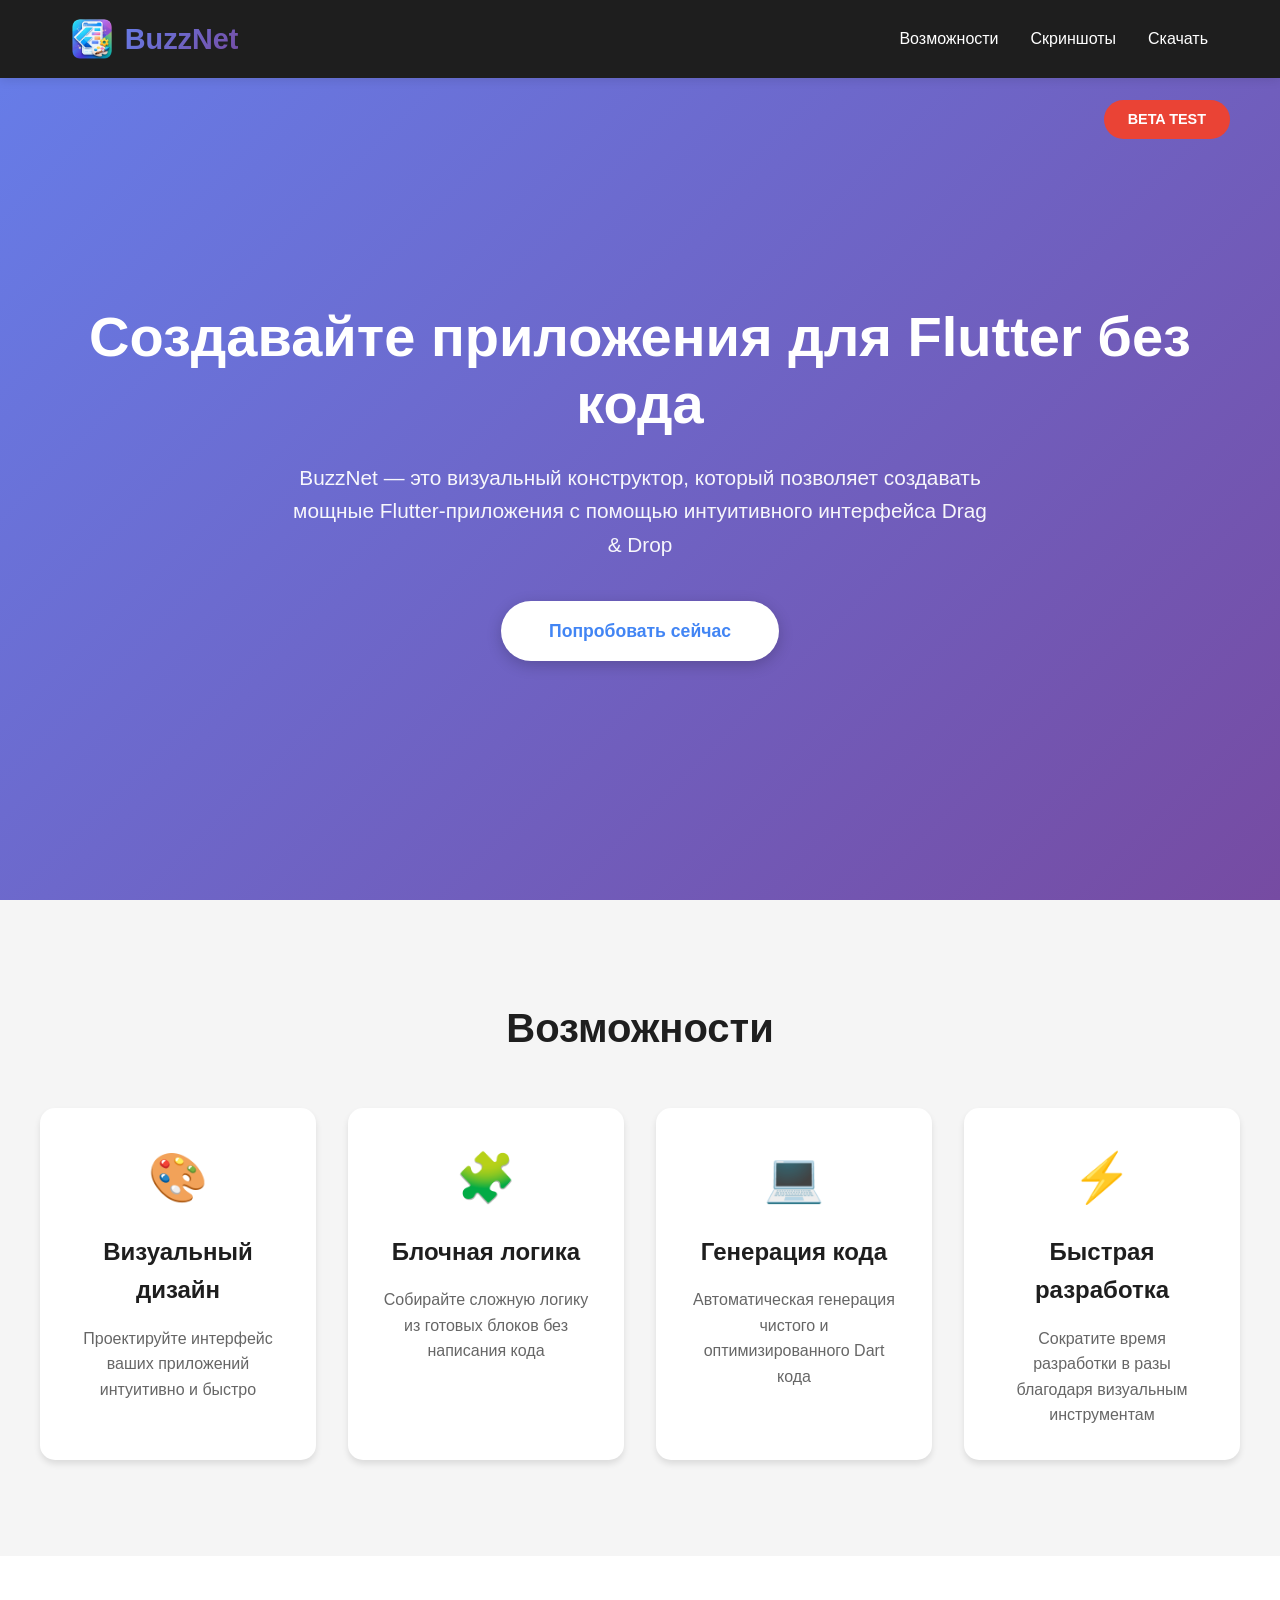
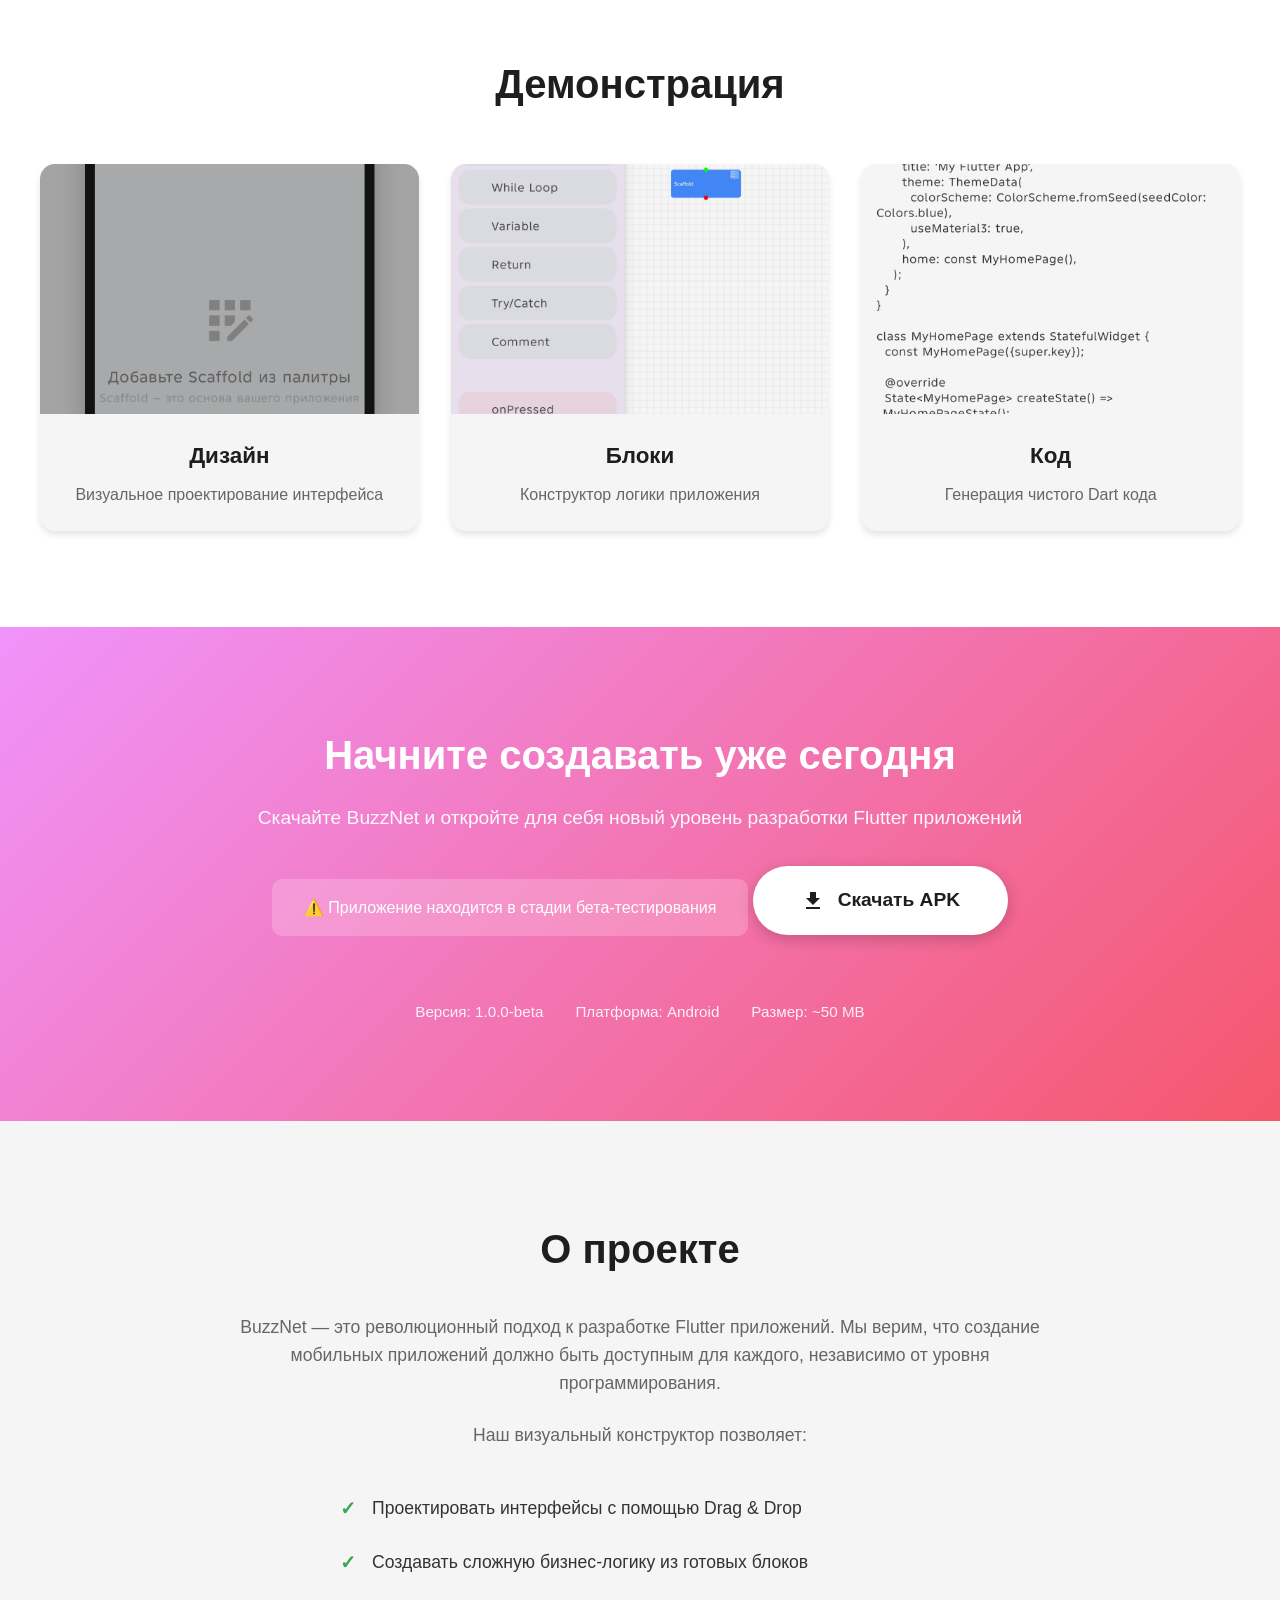
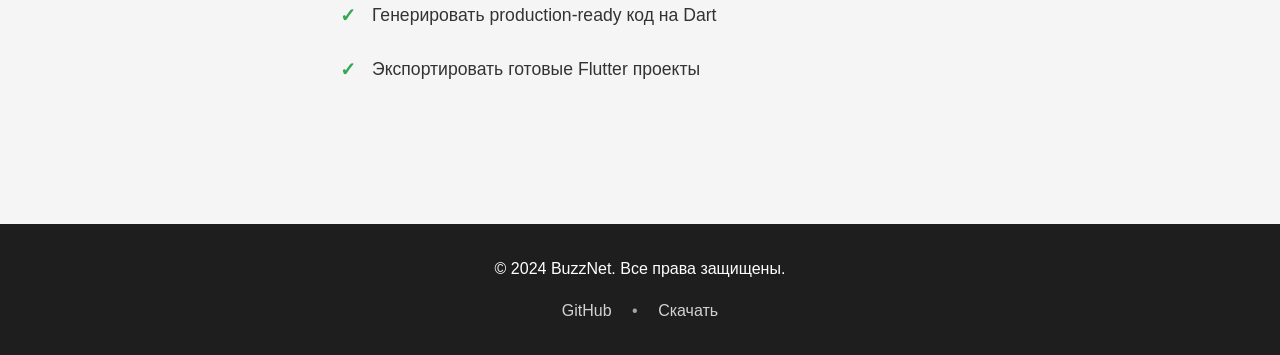
==== commit 0f298883: "feat: добавить иконку приложения и favicon" ====
--- a/index.html
+++ b/index.html
@@ -4,12 +4,15 @@
     <meta charset="UTF-8">
     <meta name="viewport" content="width=device-width, initial-scale=1.0">
     <title>BuzzNet — Конструктор приложений для Flutter</title>
+    <link rel="icon" type="image/png" href="icon.png">
+    <link rel="apple-touch-icon" href="icon.png">
     <link rel="stylesheet" href="styles.css">
 </head>
 <body>
     <header>
         <nav>
             <div class="logo">
+                <img src="icon.png" alt="BuzzNet">
                 <h1>BuzzNet</h1>
             </div>
             <ul class="nav-links">
@@ -87,7 +90,7 @@
             <div class="beta-warning">
                 ⚠️ Приложение находится в стадии бета-тестирования
             </div>
-            <a href="https://github.com/alag1n/Buzz-Net/releases/latest/download/BuzzNet.apk" class="download-button" id="downloadBtn">
+            <a href="https://raw.githubusercontent.com/alag1n/Buzz-Net/main/BuzzNet.apk" class="download-button" id="downloadBtn">
                 <svg width="24" height="24" viewBox="0 0 24 24" fill="currentColor">
                     <path d="M19 9h-4V3H9v6H5l7 7 7-7zM5 18v2h14v-2H5z"/>
                 </svg>
--- a/styles.css
+++ b/styles.css
@@ -47,6 +47,12 @@
     padding: 0 2rem;
 }
 
+.logo {
+    display: flex;
+    align-items: center;
+    gap: 0.8rem;
+}
+
 .logo h1 {
     color: #fff;
     font-size: 1.8rem;
@@ -54,6 +60,12 @@
     -webkit-background-clip: text;
     -webkit-text-fill-color: transparent;
     background-clip: text;
+}
+
+.logo img {
+    width: 40px;
+    height: 40px;
+    border-radius: 8px;
 }
 
 .nav-links {
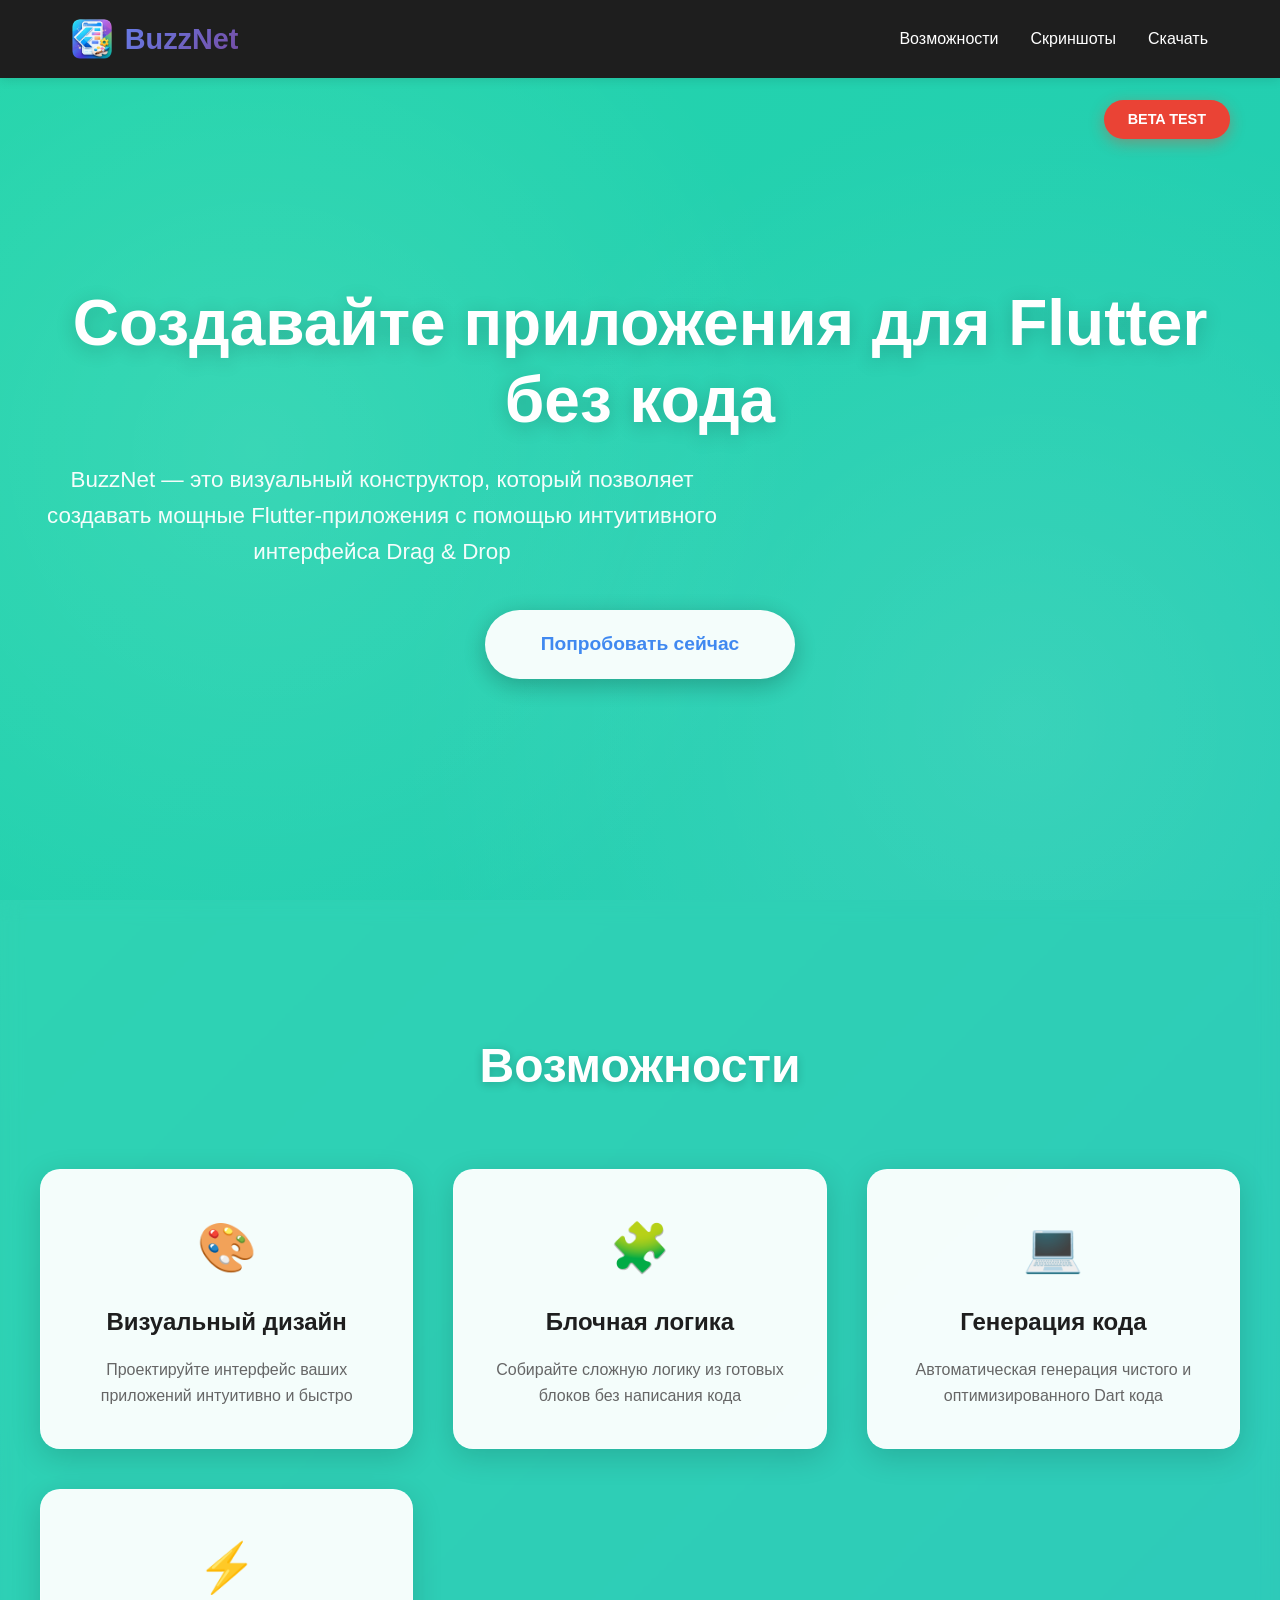
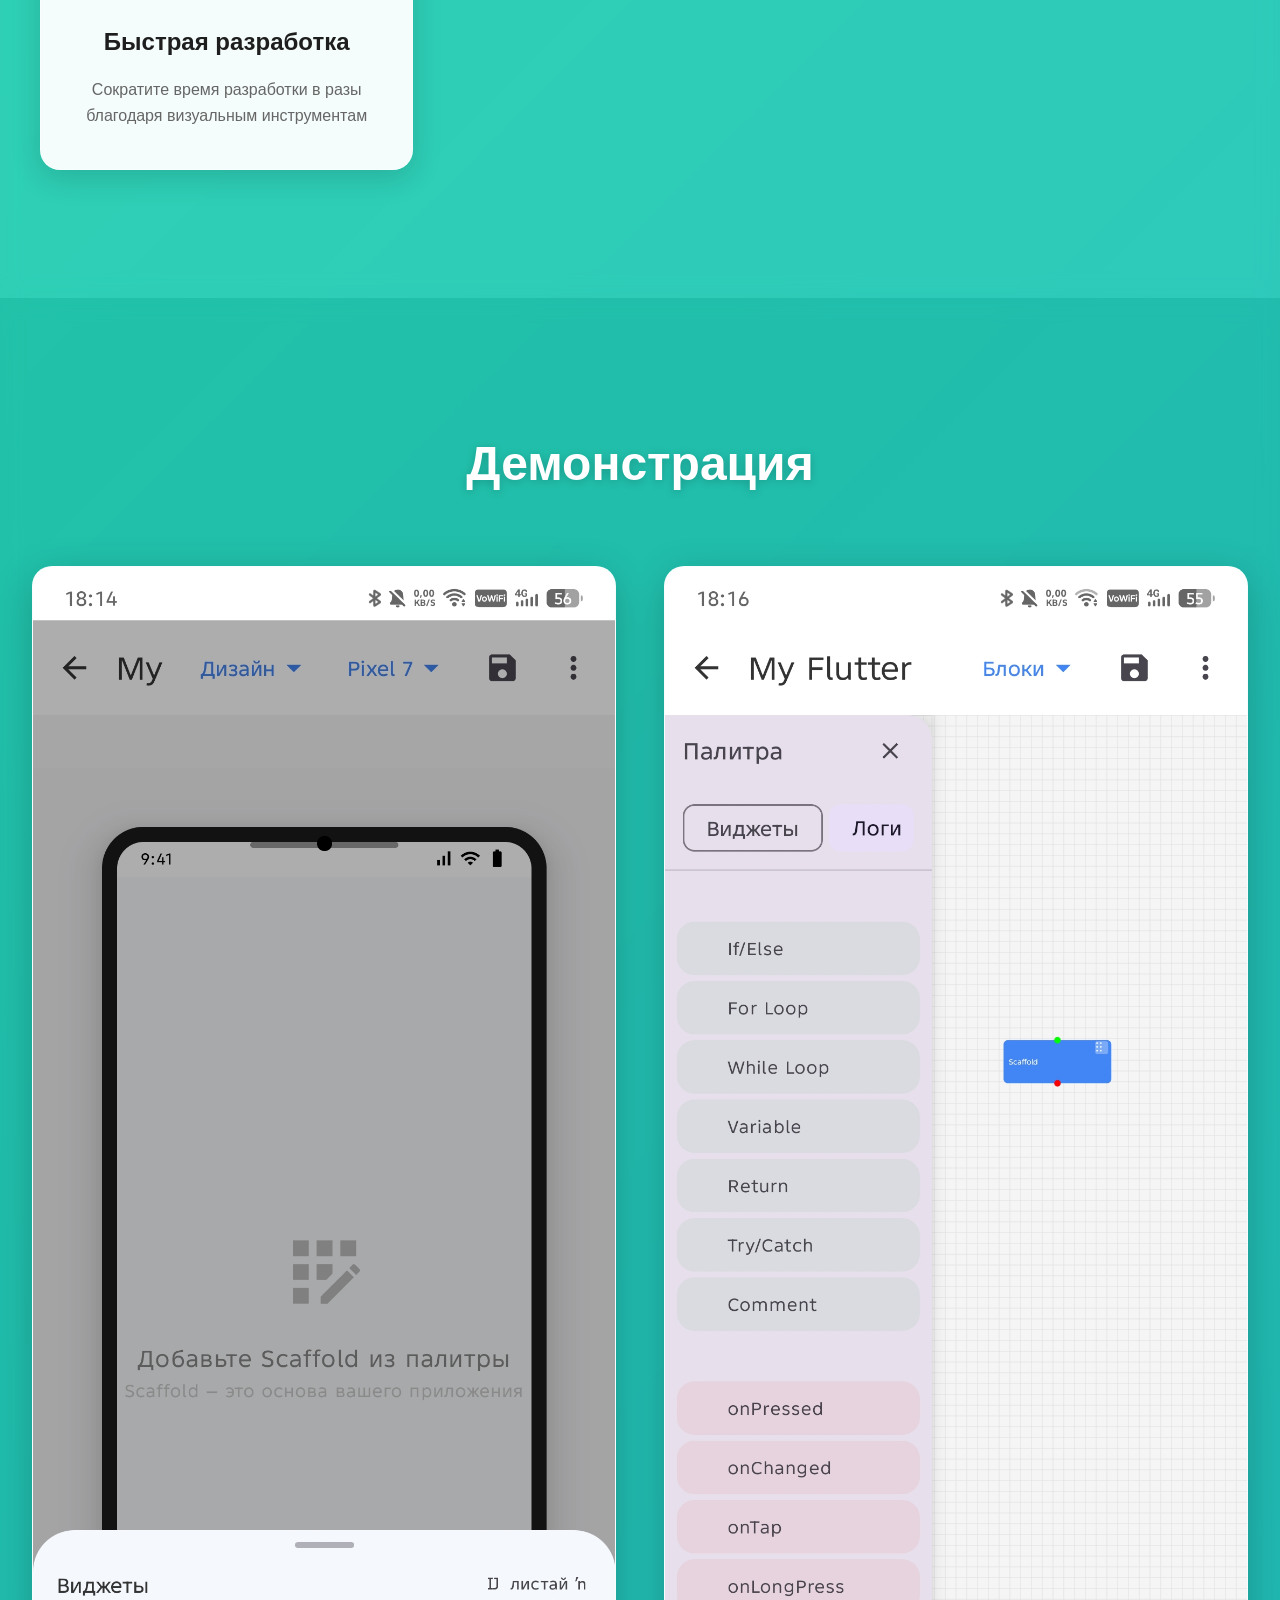
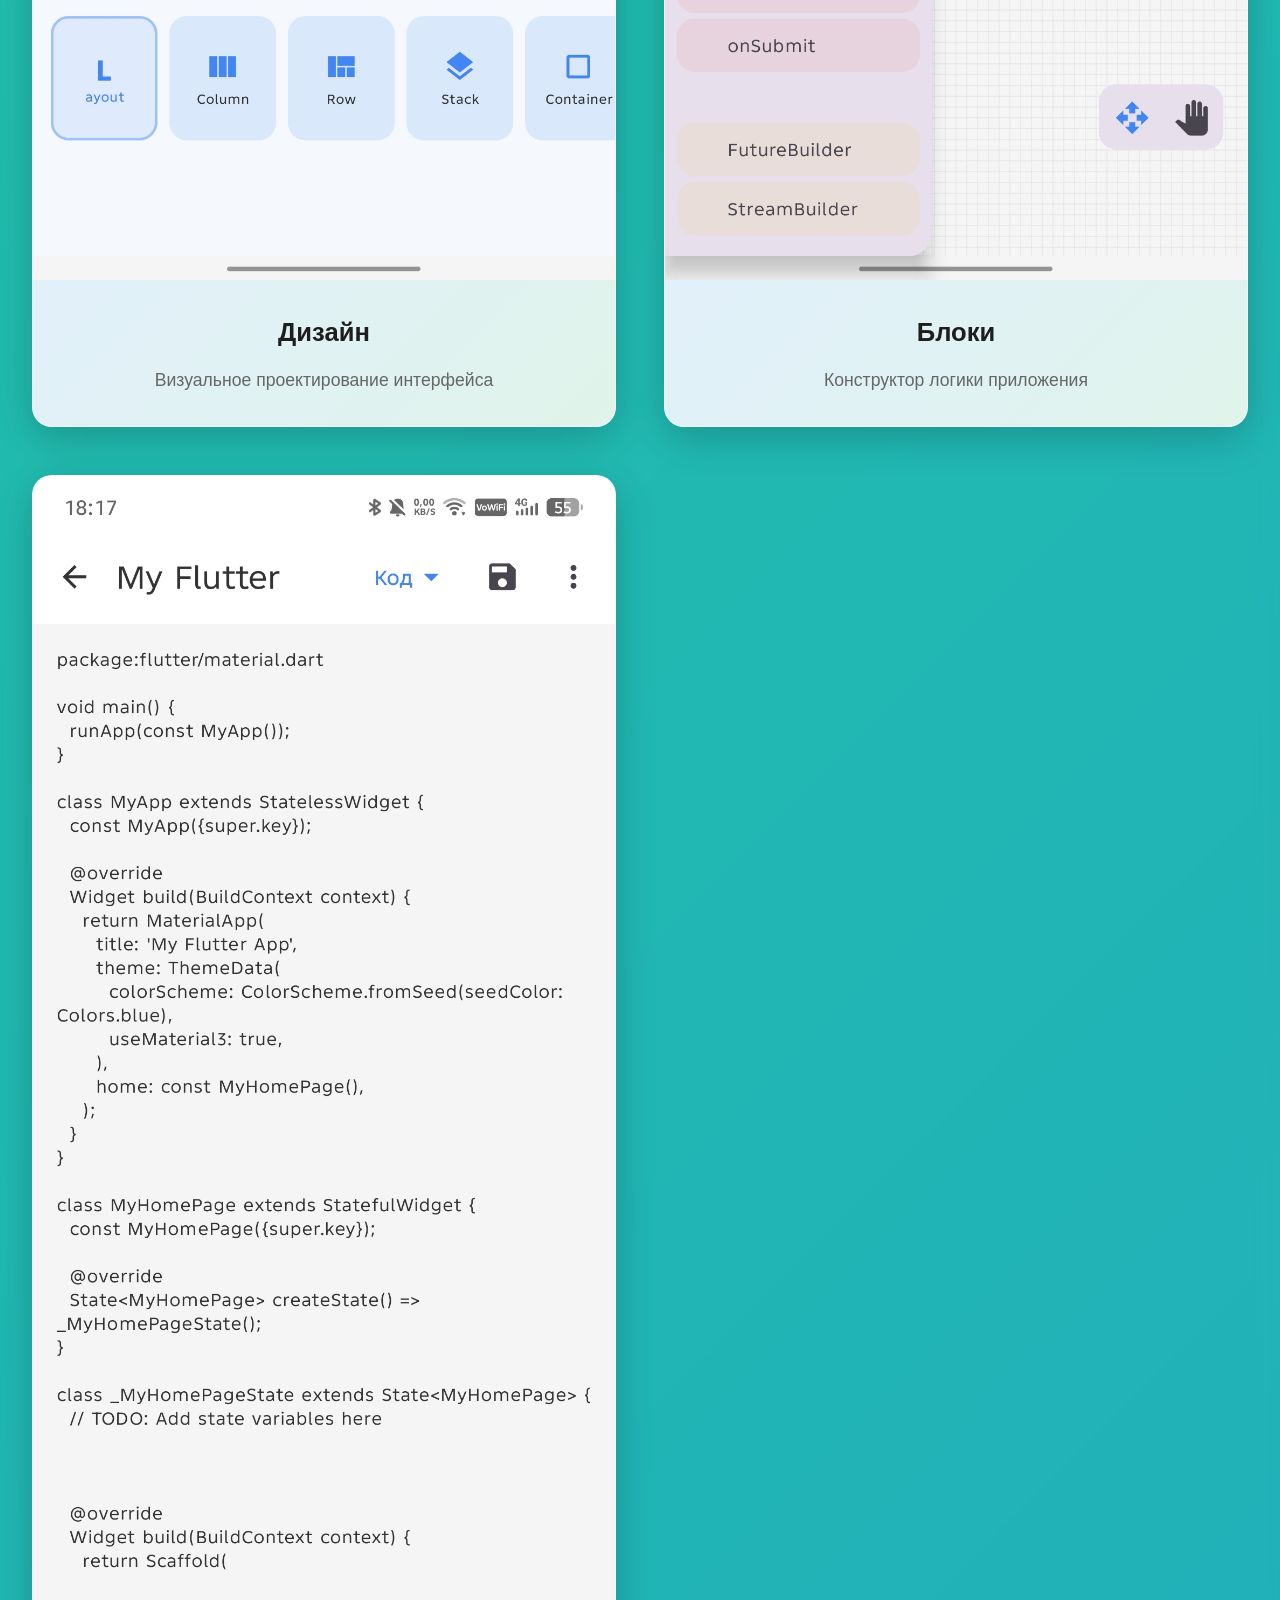
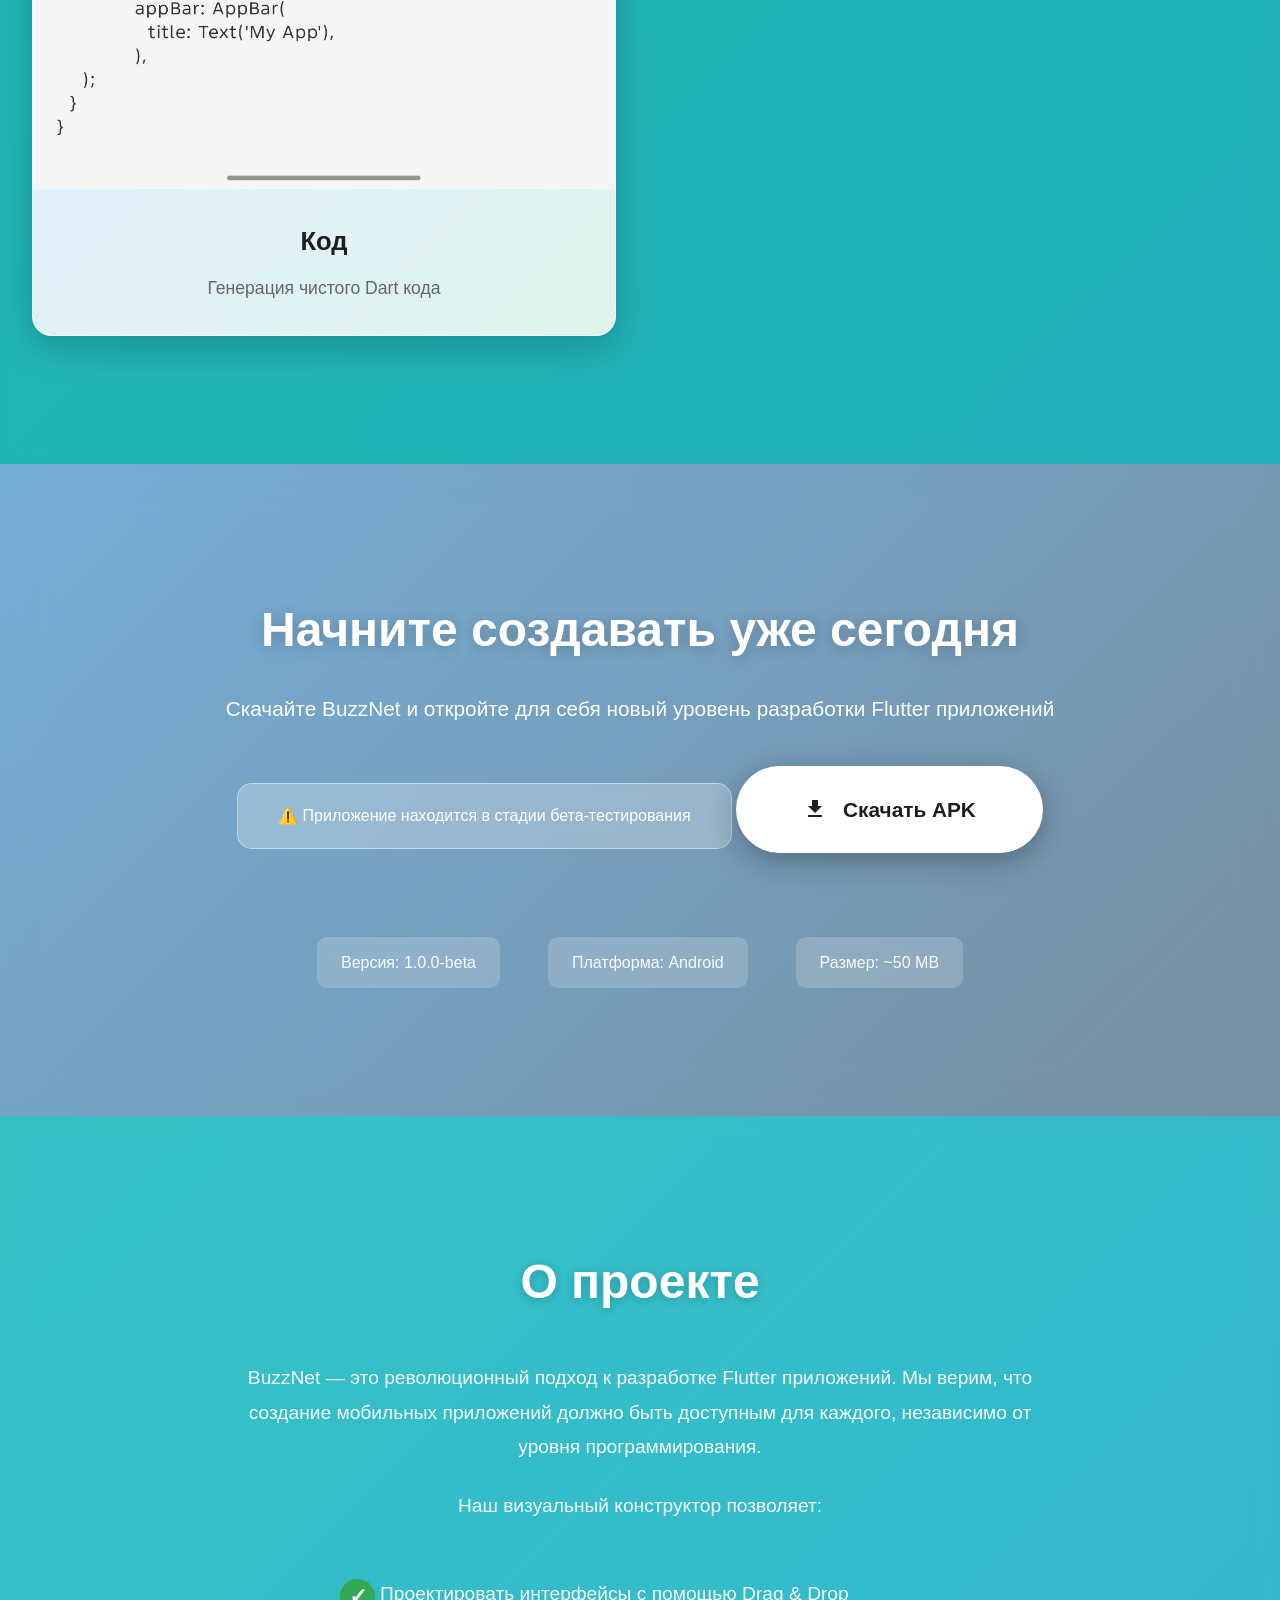
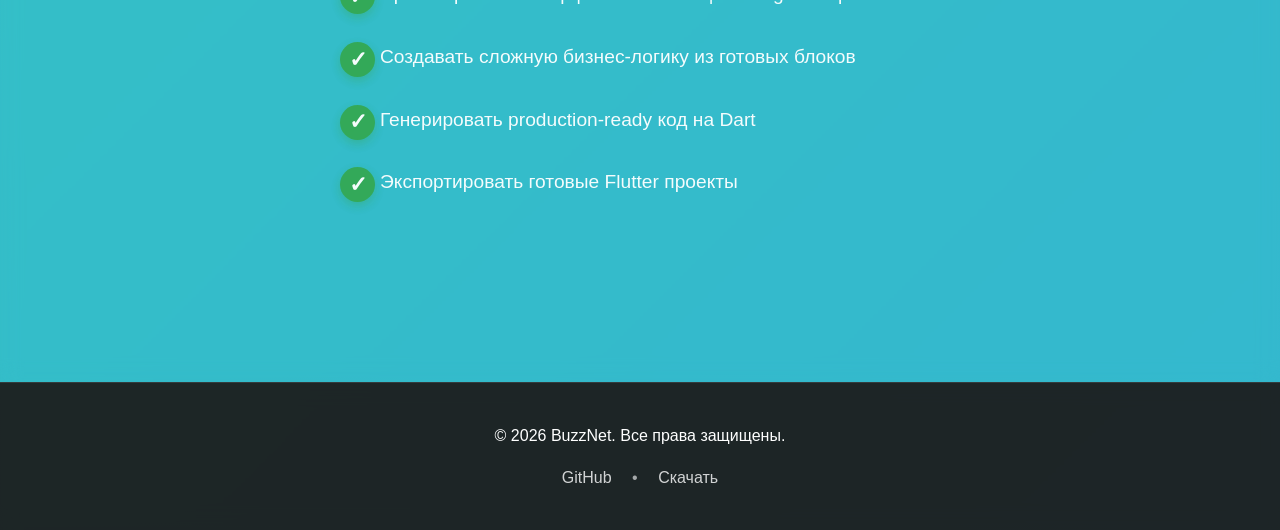
==== commit dc48356a: "feat: обновить дизайн сайта - анимации, частицы, полный размер фото" ====
--- a/index.html
+++ b/index.html
@@ -26,9 +26,11 @@
     <main>
         <section class="hero">
             <div class="beta-badge">BETA TEST</div>
-            <h1>Создавайте приложения для Flutter без кода</h1>
-            <p>BuzzNet — это визуальный конструктор, который позволяет создавать мощные Flutter-приложения с помощью интуитивного интерфейса Drag & Drop</p>
-            <a href="#download" class="cta-button">Попробовать сейчас</a>
+            <div class="hero-content">
+                <h1>Создавайте приложения для Flutter без кода</h1>
+                <p>BuzzNet — это визуальный конструктор, который позволяет создавать мощные Flutter-приложения с помощью интуитивного интерфейса Drag & Drop</p>
+                <a href="#download" class="cta-button">Попробовать сейчас</a>
+            </div>
         </section>
 
         <section id="features" class="features">
@@ -118,7 +120,7 @@
 
     <footer>
         <div class="footer-content">
-            <p>&copy; 2024 BuzzNet. Все права защищены.</p>
+            <p>&copy; 2026 BuzzNet. Все права защищены.</p>
             <div class="footer-links">
                 <a href="https://github.com/alag1n/Buzz-Net" target="_blank">GitHub</a>
                 <span class="separator">•</span>
--- a/styles.css
+++ b/styles.css
@@ -14,6 +14,7 @@
     --text-light: #666;
     --gradient-1: linear-gradient(135deg, #667eea 0%, #764ba2 100%);
     --gradient-2: linear-gradient(135deg, #f093fb 0%, #f5576c 100%);
+    --gradient-hero: linear-gradient(-45deg, #ee7752, #e73c7e, #23a6d5, #23d5ab);
 }
 
 html {
@@ -24,7 +25,16 @@
     font-family: 'Segoe UI', Tahoma, Geneva, Verdana, sans-serif;
     line-height: 1.6;
     color: var(--text-color);
-    background-color: #fff;
+    background: var(--gradient-hero);
+    background-size: 400% 400%;
+    animation: gradientBG 15s ease infinite;
+    overflow-x: hidden;
+}
+
+@keyframes gradientBG {
+    0% { background-position: 0% 50%; }
+    50% { background-position: 100% 50%; }
+    100% { background-position: 0% 50%; }
 }
 
 /* Header & Navigation */
@@ -94,9 +104,36 @@
     align-items: center;
     text-align: center;
     padding: 8rem 2rem 4rem;
-    background: var(--gradient-1);
-    position: relative;
-    color: #fff;
+    position: relative;
+    color: #fff;
+    overflow: hidden;
+}
+
+.hero::before {
+    content: '';
+    position: absolute;
+    top: 0;
+    left: 0;
+    right: 0;
+    bottom: 0;
+    background: radial-gradient(circle at 20% 50%, rgba(255,255,255,0.1) 0%, transparent 50%),
+                radial-gradient(circle at 80% 80%, rgba(255,255,255,0.1) 0%, transparent 50%);
+    animation: pulse 8s ease-in-out infinite;
+}
+
+.hero-content {
+    position: relative;
+    z-index: 2;
+    opacity: 0;
+    transform: translateY(30px);
+    animation: fadeInUp 1s ease forwards 0.3s;
+}
+
+@keyframes fadeInUp {
+    to {
+        opacity: 1;
+        transform: translateY(0);
+    }
 }
 
 .beta-badge {
@@ -109,7 +146,8 @@
     border-radius: 50px;
     font-weight: bold;
     font-size: 0.9rem;
-    animation: pulse 2s infinite;
+    animation: pulse 2s infinite, float 3s ease-in-out infinite;
+    box-shadow: 0 4px 15px rgba(234, 67, 53, 0.4);
 }
 
 @keyframes pulse {
@@ -117,70 +155,131 @@
     50% { opacity: 0.8; transform: scale(1.05); }
 }
 
-.hero h1 {
-    font-size: 3.5rem;
+@keyframes float {
+    0%, 100% { transform: translateY(0); }
+    50% { transform: translateY(-10px); }
+}
+
+.hero-content h1 {
+    font-size: 4rem;
     margin-bottom: 1.5rem;
     line-height: 1.2;
-}
-
-.hero p {
-    font-size: 1.3rem;
+    text-shadow: 0 4px 20px rgba(0,0,0,0.2);
+    animation: slideInLeft 1s ease forwards;
+    opacity: 0;
+}
+
+@keyframes slideInLeft {
+    from {
+        opacity: 0;
+        transform: translateX(-50px);
+    }
+    to {
+        opacity: 1;
+        transform: translateX(0);
+    }
+}
+
+.hero-content p {
+    font-size: 1.4rem;
     max-width: 700px;
     margin-bottom: 2.5rem;
     opacity: 0.95;
+    animation: fadeIn 1.2s ease forwards 0.5s;
+    opacity: 0;
+}
+
+@keyframes fadeIn {
+    to { opacity: 0.95; }
 }
 
 .cta-button {
     display: inline-block;
     background: #fff;
     color: var(--primary-color);
-    padding: 1rem 3rem;
+    padding: 1.2rem 3.5rem;
     border-radius: 50px;
     text-decoration: none;
     font-weight: bold;
-    font-size: 1.1rem;
-    transition: transform 0.3s, box-shadow 0.3s;
-    box-shadow: 0 4px 15px rgba(0,0,0,0.2);
+    font-size: 1.2rem;
+    transition: all 0.3s;
+    box-shadow: 0 6px 25px rgba(0,0,0,0.25);
+    animation: fadeIn 1.5s ease forwards 0.8s, bounce 2s ease-in-out infinite 2s;
+    opacity: 0;
+}
+
+@keyframes bounce {
+    0%, 100% { transform: translateY(0); }
+    50% { transform: translateY(-8px); }
 }
 
 .cta-button:hover {
-    transform: translateY(-3px);
-    box-shadow: 0 6px 20px rgba(0,0,0,0.3);
+    transform: translateY(-5px);
+    box-shadow: 0 10px 35px rgba(0,0,0,0.35);
+    background: var(--gradient-2);
+    color: #fff;
 }
 
 /* Features Section */
 .features {
-    padding: 6rem 2rem;
-    background: var(--light-color);
+    padding: 8rem 2rem;
+    background: transparent;
+    position: relative;
+}
+
+.features::before {
+    content: '';
+    position: absolute;
+    top: 0;
+    left: 0;
+    right: 0;
+    bottom: 0;
+    background: rgba(255,255,255,0.05);
+    backdrop-filter: blur(10px);
+}
+
+.features > * {
+    position: relative;
+    z-index: 1;
 }
 
 .features h2 {
     text-align: center;
-    font-size: 2.5rem;
-    margin-bottom: 3rem;
-    color: var(--dark-color);
+    font-size: 3rem;
+    margin-bottom: 4rem;
+    color: #fff;
+    text-shadow: 0 2px 10px rgba(0,0,0,0.2);
 }
 
 .feature-grid {
     max-width: 1200px;
     margin: 0 auto;
     display: grid;
-    grid-template-columns: repeat(auto-fit, minmax(250px, 1fr));
-    gap: 2rem;
+    grid-template-columns: repeat(auto-fit, minmax(280px, 1fr));
+    gap: 2.5rem;
 }
 
 .feature-card {
+    background: rgba(255, 255, 255, 0.95);
+    padding: 2.5rem;
+    border-radius: 20px;
+    text-align: center;
+    transition: all 0.4s;
+    box-shadow: 0 8px 30px rgba(0,0,0,0.15);
+    border: 1px solid rgba(255,255,255,0.3);
+    opacity: 0;
+    transform: translateY(40px);
+}
+
+.feature-card.visible {
+    opacity: 1;
+    transform: translateY(0);
+}
+
+.feature-card:hover {
+    transform: translateY(-15px) scale(1.03);
+    box-shadow: 0 20px 50px rgba(0,0,0,0.25);
     background: #fff;
-    padding: 2rem;
-    border-radius: 15px;
-    text-align: center;
-    transition: transform 0.3s, box-shadow 0.3s;
-    box-shadow: 0 4px 6px rgba(0,0,0,0.1);
-}
-
-.feature-card:hover {
-    transform: translateY(-10px);
-    box-shadow: 0 10px 30px rgba(0,0,0,0.15);
 }
 
 .feature-icon {
@@ -201,170 +300,264 @@
 
 /* Screenshots Section */
 .screenshots {
-    padding: 6rem 2rem;
-    background: #fff;
+    padding: 8rem 2rem;
+    background: transparent;
+    position: relative;
+}
+
+.screenshots::before {
+    content: '';
+    position: absolute;
+    top: 0;
+    left: 0;
+    right: 0;
+    bottom: 0;
+    background: rgba(0,0,0,0.05);
+    backdrop-filter: blur(10px);
+}
+
+.screenshots > * {
+    position: relative;
+    z-index: 1;
 }
 
 .screenshots h2 {
     text-align: center;
-    font-size: 2.5rem;
-    margin-bottom: 3rem;
-    color: var(--dark-color);
+    font-size: 3rem;
+    margin-bottom: 4rem;
+    color: #fff;
+    text-shadow: 0 2px 10px rgba(0,0,0,0.2);
 }
 
 .screenshot-carousel {
-    max-width: 1200px;
+    max-width: 1400px;
     margin: 0 auto;
     display: grid;
-    grid-template-columns: repeat(auto-fit, minmax(300px, 1fr));
-    gap: 2rem;
+    grid-template-columns: repeat(auto-fit, minmax(400px, 1fr));
+    gap: 3rem;
 }
 
 .screenshot-item {
-    background: var(--light-color);
-    border-radius: 15px;
+    background: rgba(255, 255, 255, 0.95);
+    border-radius: 20px;
     overflow: hidden;
-    box-shadow: 0 4px 6px rgba(0,0,0,0.1);
-    transition: transform 0.3s;
+    box-shadow: 0 10px 40px rgba(0,0,0,0.2);
+    transition: all 0.4s;
+    border: 1px solid rgba(255,255,255,0.3);
+    opacity: 0;
+    transform: scale(0.9) translateY(40px);
+}
+
+.screenshot-item.visible {
+    opacity: 1;
+    transform: scale(1) translateY(0);
 }
 
 .screenshot-item:hover {
-    transform: scale(1.03);
+    transform: scale(1.05) translateY(-10px);
+    box-shadow: 0 25px 60px rgba(0,0,0,0.3);
 }
 
 .screenshot-item img {
     width: 100%;
-    height: 250px;
-    object-fit: cover;
+    height: auto;
     display: block;
+    transition: transform 0.5s;
+}
+
+.screenshot-item:hover img {
+    transform: scale(1.05);
 }
 
 .screenshot-caption {
-    padding: 1.5rem;
-    text-align: center;
+    padding: 2rem;
+    text-align: center;
+    background: linear-gradient(135deg, rgba(66,133,244,0.1) 0%, rgba(52,168,83,0.1) 100%);
 }
 
 .screenshot-caption h3 {
-    font-size: 1.4rem;
-    margin-bottom: 0.5rem;
+    font-size: 1.6rem;
+    margin-bottom: 0.8rem;
     color: var(--dark-color);
 }
 
 .screenshot-caption p {
     color: var(--text-light);
+    font-size: 1.1rem;
 }
 
 /* Download Section */
 .download {
-    padding: 6rem 2rem;
-    background: var(--gradient-2);
-    text-align: center;
-    color: #fff;
+    padding: 8rem 2rem;
+    background: transparent;
+    text-align: center;
+    color: #fff;
+    position: relative;
+    overflow: hidden;
+}
+
+.download::before {
+    content: '';
+    position: absolute;
+    top: 0;
+    left: 0;
+    right: 0;
+    bottom: 0;
+    background: linear-gradient(135deg, rgba(240,147,251,0.4) 0%, rgba(245,87,108,0.4) 100%);
+    backdrop-filter: blur(20px);
+}
+
+.download > * {
+    position: relative;
+    z-index: 1;
 }
 
 .download h2 {
-    font-size: 2.5rem;
-    margin-bottom: 1rem;
+    font-size: 3rem;
+    margin-bottom: 1.5rem;
+    text-shadow: 0 2px 15px rgba(0,0,0,0.2);
 }
 
 .download > p {
-    font-size: 1.2rem;
-    margin-bottom: 2rem;
-    opacity: 0.95;
+    font-size: 1.3rem;
+    margin-bottom: 2.5rem;
+    opacity: 0.98;
 }
 
 .beta-warning {
-    background: rgba(255, 255, 255, 0.2);
-    padding: 1rem 2rem;
-    border-radius: 10px;
+    background: rgba(255, 255, 255, 0.25);
+    padding: 1.2rem 2.5rem;
+    border-radius: 15px;
     display: inline-block;
-    margin-bottom: 2rem;
+    margin-bottom: 2.5rem;
     font-weight: 500;
+    backdrop-filter: blur(10px);
+    border: 1px solid rgba(255,255,255,0.4);
+    animation: pulse 2s infinite;
 }
 
 .download-button {
     display: inline-flex;
     align-items: center;
-    gap: 0.8rem;
+    gap: 1rem;
     background: #fff;
     color: var(--dark-color);
-    padding: 1.2rem 3rem;
+    padding: 1.5rem 4rem;
     border-radius: 50px;
     text-decoration: none;
     font-weight: bold;
-    font-size: 1.2rem;
-    transition: transform 0.3s, box-shadow 0.3s;
-    box-shadow: 0 4px 15px rgba(0,0,0,0.2);
+    font-size: 1.3rem;
+    transition: all 0.4s;
+    box-shadow: 0 8px 30px rgba(0,0,0,0.3);
+    border: 3px solid transparent;
 }
 
 .download-button:hover {
-    transform: translateY(-3px);
-    box-shadow: 0 6px 25px rgba(0,0,0,0.3);
+    transform: translateY(-5px);
+    box-shadow: 0 15px 50px rgba(0,0,0,0.4);
+    background: var(--gradient-2);
+    color: #fff;
+    border-color: #fff;
 }
 
 .download-info {
-    margin-top: 2rem;
+    margin-top: 3rem;
     display: flex;
-    gap: 2rem;
+    gap: 3rem;
     justify-content: center;
     flex-wrap: wrap;
 }
 
 .download-info p {
-    opacity: 0.9;
-    font-size: 0.95rem;
+    opacity: 0.95;
+    font-size: 1rem;
+    background: rgba(255,255,255,0.2);
+    padding: 0.8rem 1.5rem;
+    border-radius: 10px;
+    backdrop-filter: blur(10px);
 }
 
 /* About Section */
 .about {
-    padding: 6rem 2rem;
-    background: var(--light-color);
+    padding: 8rem 2rem;
+    background: transparent;
+    position: relative;
+}
+
+.about::before {
+    content: '';
+    position: absolute;
+    top: 0;
+    left: 0;
+    right: 0;
+    bottom: 0;
+    background: rgba(255,255,255,0.08);
+    backdrop-filter: blur(10px);
+}
+
+.about > * {
+    position: relative;
+    z-index: 1;
 }
 
 .about h2 {
     text-align: center;
-    font-size: 2.5rem;
-    margin-bottom: 2rem;
-    color: var(--dark-color);
+    font-size: 3rem;
+    margin-bottom: 2.5rem;
+    color: #fff;
+    text-shadow: 0 2px 10px rgba(0,0,0,0.2);
 }
 
 .about > p {
     max-width: 800px;
     margin: 0 auto 1.5rem;
     text-align: center;
-    color: var(--text-light);
-    font-size: 1.1rem;
+    color: #fff;
+    font-size: 1.2rem;
+    opacity: 0.95;
+    line-height: 1.8;
 }
 
 .about ul {
     max-width: 600px;
-    margin: 2rem auto;
+    margin: 2.5rem auto;
     list-style: none;
 }
 
 .about li {
-    padding: 0.8rem 0;
-    padding-left: 2rem;
-    position: relative;
-    color: var(--text-color);
-    font-size: 1.1rem;
+    padding: 1rem 0;
+    padding-left: 2.5rem;
+    position: relative;
+    color: #fff;
+    font-size: 1.2rem;
+    opacity: 0.95;
 }
 
 .about li::before {
     content: "✓";
     position: absolute;
     left: 0;
-    color: var(--secondary-color);
+    color: #fff;
     font-weight: bold;
-    font-size: 1.2rem;
+    font-size: 1.4rem;
+    background: var(--secondary-color);
+    width: 35px;
+    height: 35px;
+    border-radius: 50%;
+    display: flex;
+    align-items: center;
+    justify-content: center;
+    box-shadow: 0 4px 10px rgba(52,168,83,0.4);
 }
 
 /* Footer */
 footer {
-    background: var(--dark-color);
-    color: #fff;
-    padding: 2rem;
-    text-align: center;
+    background: rgba(30, 30, 30, 0.95);
+    color: #fff;
+    padding: 2.5rem;
+    text-align: center;
+    backdrop-filter: blur(10px);
+    border-top: 1px solid rgba(255,255,255,0.1);
 }
 
 .footer-content {
@@ -380,11 +573,13 @@
     color: #fff;
     text-decoration: none;
     opacity: 0.8;
-    transition: opacity 0.3s;
+    transition: all 0.3s;
+    font-weight: 500;
 }
 
 .footer-links a:hover {
     opacity: 1;
+    color: var(--primary-color);
 }
 
 .separator {
@@ -394,12 +589,12 @@
 
 /* Responsive Design */
 @media (max-width: 768px) {
-    .hero h1 {
-        font-size: 2.5rem;
-    }
-
-    .hero p {
-        font-size: 1.1rem;
+    .hero-content h1 {
+        font-size: 2.8rem;
+    }
+
+    .hero-content p {
+        font-size: 1.2rem;
     }
 
     .nav-links {
@@ -412,6 +607,14 @@
 
     .screenshot-carousel {
         grid-template-columns: 1fr;
+        gap: 2rem;
+    }
+
+    .screenshots h2,
+    .features h2,
+    .about h2,
+    .download h2 {
+        font-size: 2.2rem;
     }
 
     .download-info {
@@ -424,6 +627,10 @@
         right: 20px;
         font-size: 0.8rem;
     }
+
+    .hero {
+        padding: 7rem 1rem 4rem;
+    }
 }
 
 @media (max-width: 480px) {
@@ -432,21 +639,71 @@
     }
 
     .logo h1 {
-        font-size: 1.5rem;
+        font-size: 1.4rem;
+    }
+
+    .logo img {
+        width: 32px;
+        height: 32px;
     }
 
     .hero {
-        padding: 7rem 1rem 3rem;
-    }
-
-    .hero h1 {
-        font-size: 2rem;
+        padding: 6rem 1rem 3rem;
+    }
+
+    .hero-content h1 {
+        font-size: 2.2rem;
+    }
+
+    .hero-content p {
+        font-size: 1.1rem;
+    }
+
+    .cta-button {
+        padding: 1rem 2.5rem;
+        font-size: 1.1rem;
     }
 
     .features,
     .screenshots,
     .download,
     .about {
-        padding: 4rem 1rem;
-    }
-}
+        padding: 5rem 1rem;
+    }
+}
+
+/* Particles Animation */
+.particles {
+    position: fixed;
+    top: 0;
+    left: 0;
+    width: 100%;
+    height: 100%;
+    pointer-events: none;
+    z-index: 0;
+    overflow: hidden;
+}
+
+.particle {
+    position: absolute;
+    background: rgba(255,255,255,0.3);
+    border-radius: 50%;
+    animation: floatParticle 20s infinite;
+}
+
+@keyframes floatParticle {
+    0% {
+        transform: translateY(100vh) rotate(0deg);
+        opacity: 0;
+    }
+    10% {
+        opacity: 0.5;
+    }
+    90% {
+        opacity: 0.5;
+    }
+    100% {
+        transform: translateY(-100px) rotate(720deg);
+        opacity: 0;
+    }
+}
